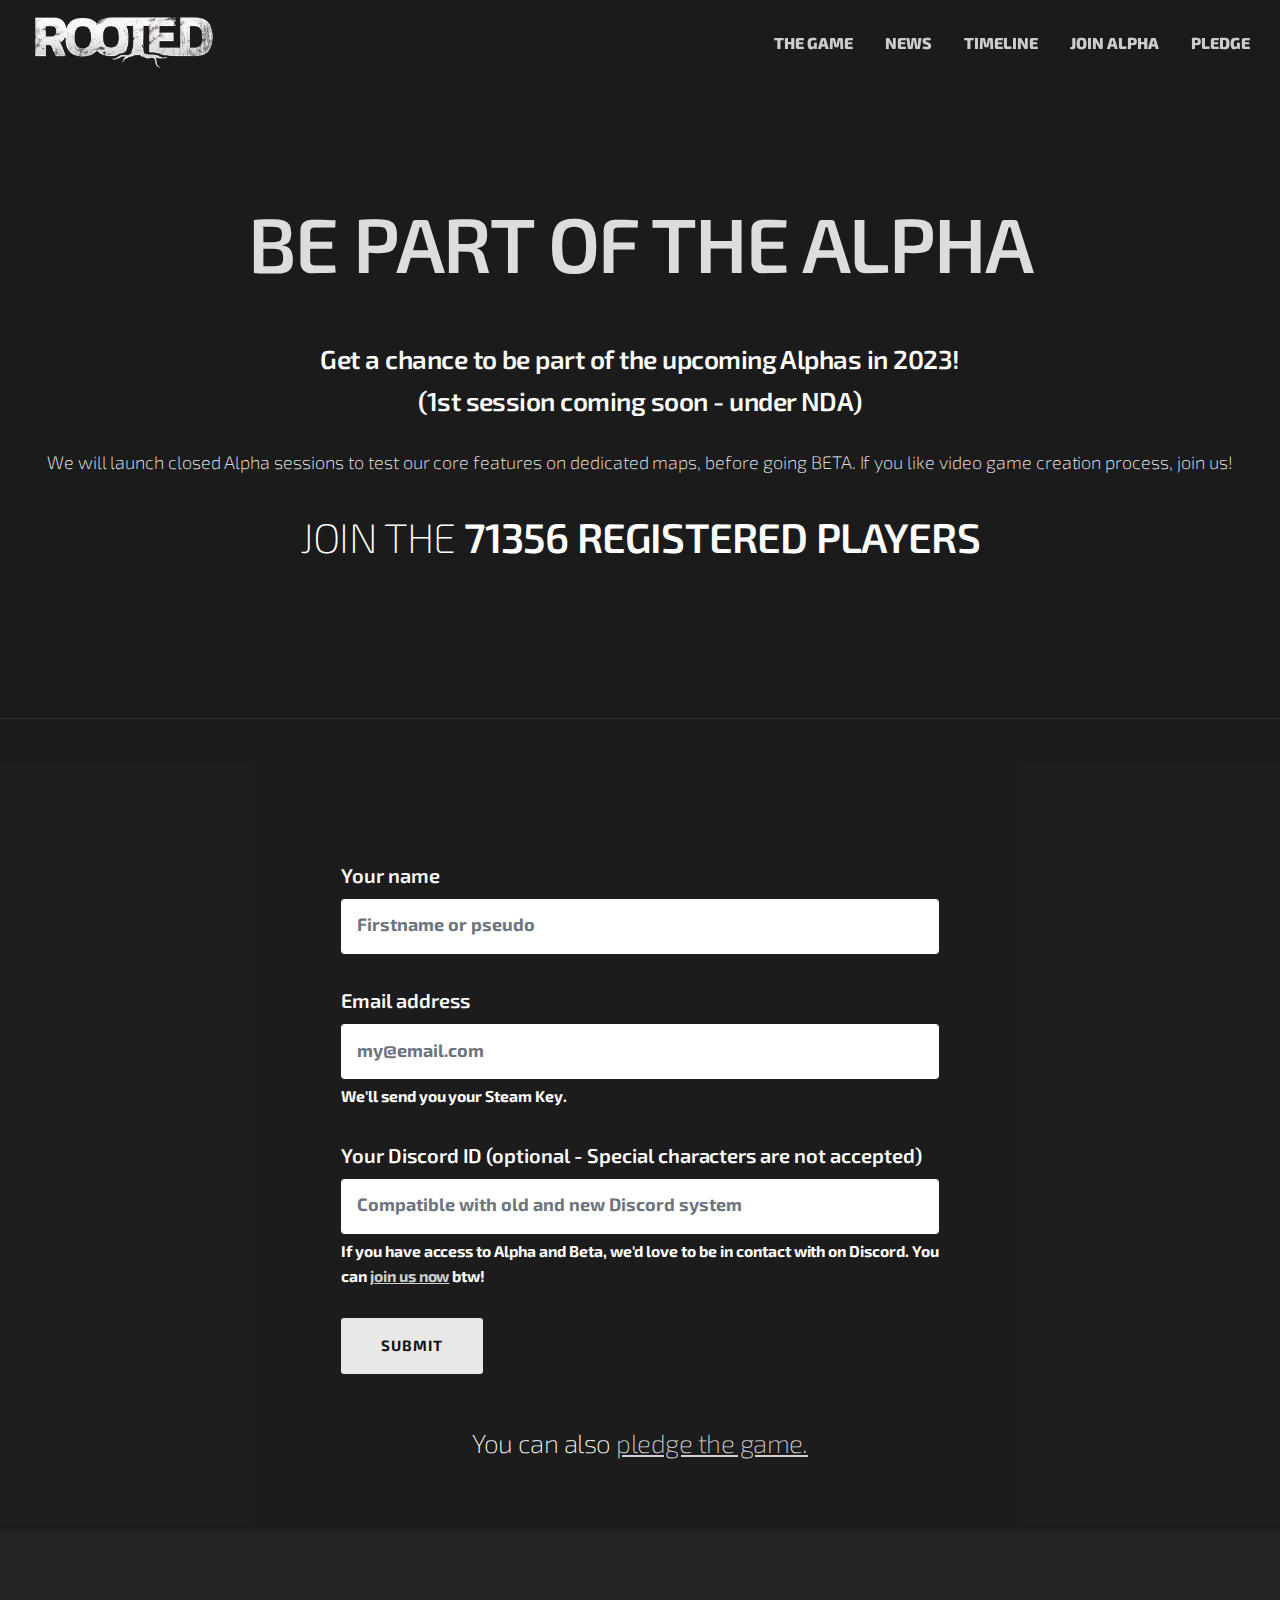
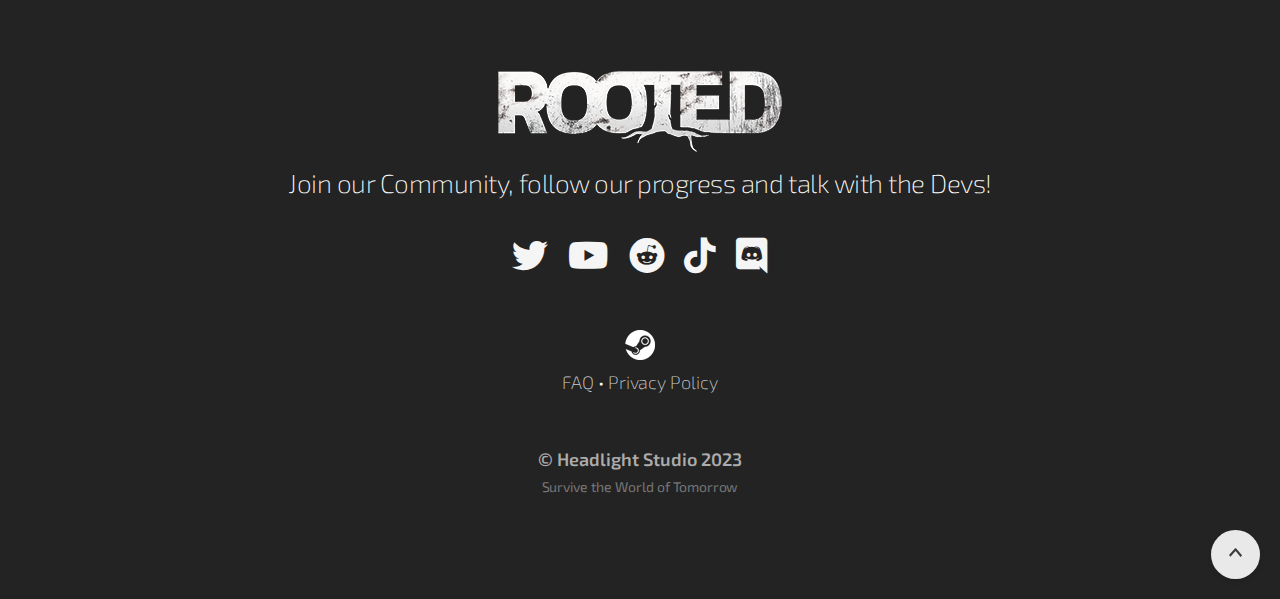
==== join-alpha.html @ bb20d9a1 "main" ====
<!DOCTYPE html><html lang="en"><head>
    <title>Join Rooted Alpha Testing | Join the 71356 registered players</title>
    <meta name="description" content="Get a chance to play Rooted before it's released! Sign up for our Alpha testing, give feedback, and help shape the future of our game.">
    <meta charset="utf-8">
    <meta name="author" content="Rooted">
    <!--[if IE]><meta http-equiv='X-UA-Compatible' content='IE=edge,chrome=1'><![endif]-->
    <meta name="viewport" content="width=device-width, initial-scale=1.0">
    <meta property="og:title" content="Join Rooted Alpha Testing | Join the 71356 registered players">
    <meta property="og:description" content="Get a chance to play Rooted before it's released! Sign up for our Alpha testing, give feedback, and help shape the future of our game.">
    <meta property="og:site_name" content="Rooted - Survive the World of Tomorrow">
    <meta property="og:image" content="images/KeyArt-Rooted.png">
    <meta name="twitter:card" content="summary_large_image">
    <meta name="twitter:site" content="@rootedthegame">
    <meta name="twitter:creator" content="@rootedthegame">
    <meta name="twitter:title" content="Join Rooted Alpha Testing | Join the 71356 registered players">
    <meta name="twitter:description" content="Get a chance to play Rooted before it's released! Sign up for our Alpha testing, give feedback, and help shape the future of our game.">
    <meta name="twitter:image" content="https://rootedthegame.com/storage/KeyArt-Rooted.png">
    <link rel="shortcut icon" href="images/favicon.png">
    <link href="https://fonts.googleapis.com/css2?family=Exo+2:wght@100;400;600&amp;display=swap" rel="stylesheet">
    <!-- CSS -->
    <link rel="stylesheet" href="css/bootstrap.min.css">
    <link rel="stylesheet" href="css/style.css">
    <link rel="stylesheet" href="css/style-responsive.css">
    <link rel="stylesheet" href="css/vertical-rhythm.min.css">
    <link rel="stylesheet" href="css/magnific-popup.css">

    <link rel="stylesheet" href="css/animate.min.css">
    <link rel="stylesheet" href="css/splitting.css">
    <script async charset="utf-8" src="js/platform.js"></script>
    <link rel="preconnect" href="https://fonts.googleapis.com">
    <link rel="preconnect" href="https://fonts.gstatic.com" crossorigin>
    <link rel="apple-touch-icon" sizes="180x180" href="images/apple-touch-icon.png">
    <link rel="icon" type="image/png" sizes="32x32" href="images/favicon-32x32.png">
    <link rel="icon" type="image/png" sizes="16x16" href="images/favicon-16x16.png">
    <link rel="preload" as="style" href="https://rootedthegame.com/build/assets/app.b39cc9c1.css"><link rel="modulepreload" href="https://rootedthegame.com/build/assets/app.d7b06d3a.js"><link rel="stylesheet" href="css/app.b39cc9c1.css"><script type="module" src="js/app.d7b06d3a.js"></script></head>
<body class="appear-animate">



<!-- Skip to Content -->
<a href="#main" class="btn skip-to-content">Skip to Content</a>
<!-- End Skip to Content -->

<!-- Page Wrap -->
<div class="page bg-dark light-content" id="top">
    <!-- Navigation panel -->
<nav class="main-nav dark transparent stick-fixed">
    <div class="full-wrapper relative clearfix">

        <!-- Logo ( * your text or image into link tag *) -->
        <div class="nav-logo-wrap local-scroll">
            <a href="/" class="logo">
                <img src="images/logoRooted.png" alt="ROOTED" width="188" height="37">
            </a>
        </div>

        <!-- Mobile Menu Button -->
        <div class="mobile-nav" role="button" tabindex="0">
            <i class="fa fa-bars"></i>
            <span class="sr-only">Menu</span>
        </div>
        <!-- Main Menu -->
        <div class="inner-nav desktop-nav">
            <ul class="clearlist scroll-nav local-scroll" style="font-weight: 800">
                <li class="active"><a href="/#" title="Trailer of ROOTED">THE GAME</a></li>
                <li><a href="/news.html" title="News">NEWS</a></li>
                <li><a href="/timeline.html" title="Timeline for Rooted">TIMELINE</a></li>
                <li><a href="/join-alpha.html" title="Get part of the Alpha">JOIN ALPHA</a></li>
                <li><a href="/pledge.html" title="Pledge your Copy of Rooted">PLEDGE</a></li>
                <!--<li><a href="https://store.steampowered.com/app/1940080/Rooted/" target="_blank"><img src="images/steam-logo.png" width="25" alt="Wishlist ROOTED on Steam" style="margin-right: 5px"></a></li>
                <li><a href="https://store.epicgames.com/en-US/p/rooted-0d3110" target="_blank"><img src="images/Epic_games_store_logo.png" width="25" alt="Wishlist ROOTED on Epic Games Store" style="margin-right: 5px"></a></li>
                                    <li><a href="/login.html" title="Account"><span class="fa fa-user-lock"></span> ACCOUNT</a></li>
                -->
            </ul>
        </div>
        <!-- End Main Menu -->
    </div>
</nav>
<!-- End Navigation panel -->
        <main id="main">
        <!-- Alpha Section -->
        <section class="small-section bg-dark light-content" data-background="https://rootedthegame.com/storage/backpack.jpg" id="access">
            <div class="container relative">
                <div class="text-center mb-5 mb-sm-50">
                    <h2 class="hs-line-12 opacity-085 mb-50 mb-xs-30 mt-5 pt-5">BE PART OF THE ALPHA</h2>
                    <p class="slog">
                        <strong>Get a chance to be part of the upcoming Alphas in 2023!<br>(1st session coming soon - under NDA)</strong>
                    </p>
                    <p>We will launch closed Alpha sessions to test our core features on dedicated maps, before going BETA. If you like video game creation process, join us!</p>
                    <p class="slog" style="font-size: 2.3em">JOIN THE <strong>71356 REGISTERED PLAYERS</strong></p>
                </div>
            </div>
        </section>
        <!-- End Alpha Section -->
        <!-- Divider -->
        <hr class="mt-0 mb-0 white">
        <!-- End Divider -->
        <!-- Alpha Section -->
        <section class="page-section bg-dark bg-dark-alfa-30 light-content" id="access">
            <div class="container relative">
                <div class="row">
                    <div class="col-md-6 offset-md-3">
                        <form class="form contact-form " data-wow-delay=".5s" action="https://rootedthegame.com/creators/addcourse" method="post" id="contact_form">
                            <input type="hidden" name="_token" value="NB21lbFTgsVQgg3B7rmCFMSbi44TuPiXXsotoGQc">                            <div class="form-group">
                                <label for="exampleInputEmail1" class="form-label">Your name</label>
                                <input type="text" class="input-lg round form-control alpha" id="exampleInputEmail1" aria-describedby="emailHelp" placeholder="Firstname or pseudo" name="name" required>
                            </div>
                            <div class="form-group">
                                <label for="exampleInputEmail1">Email address</label>
                                <input type="email" class="input-lg round form-control alpha" id="exampleInputEmail1" aria-describedby="emailHelp" placeholder="my@email.com" name="email" required>
                                <div id="emailHelp" class="form-text text-white">We'll send you your Steam Key.
                                </div>
                            </div>

                            <div class="form-group">
                                <label for="exampleInputEmail1" class="form-label">Your Discord ID (optional - Special characters are not accepted)</label>
                                <input type="text" class="input-lg round form-control alpha" id="exampleInputEmail1" placeholder="Compatible with old and new Discord system" name="discord">
                                <div id="emailHelp" class="form-text text-white">If you have access to Alpha and Beta, we'd love to be in contact with on Discord. You can
                                    <a href="https://discord.gg/invite/rootedthegame" target="_blank">join us now</a> btw!
                                </div>
                            </div>
                            <button type="submit" class="submit_btn btn btn-mod btn-w btn-large btn-round">SUBMIT
                            </button>
                        </form>
                        <p class="slog mt-5 text-center " data-wow-delay=".5s">You can also <a href="https://rootedthegame.com/pledge">pledge the game.</a></p>
                    </div>
                </div>
            </div>
        </section>
        <!-- End Alpha Section -->



    </main>

    <!-- Footer -->
    <footer class="page-section bg-dark-lighter light-content footer pb-100 pb-sm-50">
        <div class="container">

                <img src="images/logoRooted.png" alt="ROOTED" class="pb-2">
            <p class="slog  animated">
                Join our Community, follow our progress and talk with the Devs!
            </p>
            <!-- Social Links -->
            <div class="mb-5 mb-xs-40">
                <a href="https://twitter.com/RootedTheGame" title="Twitter" target="_blank"><i class="fab fa-twitter m-2" style="font-size: 2em; color: whitesmoke"></i><span class="sr-only">Twitter</span></a>
                <a href="https://www.youtube.com/channel/UCKe3VdZUKuyCNEjwCm3i9dA" title="Youtube" target="_blank"><i class="fab fa-youtube m-2" style="font-size: 2em; color: whitesmoke"></i><span class="sr-only">Youtube</span></a>

                <a href="https://www.reddit.com/r/RootedTheGame/" title="Reddit" target="_blank"><i class="fab fa-reddit m-2" style="font-size: 2em; color: whitesmoke"></i><span class="sr-only">Reddit</span></a>
                <a href="https://www.tiktok.com/@rootedthegame" title="Tiktok" target="_blank"><i class="fab fa-tiktok m-2" style="font-size: 2em; color: whitesmoke"></i><span class="sr-only">Tiktok</span></a>
                <a href="https://discord.gg/invite/rootedthegame" title="Discord" target="_blank"><i class="fab fa-discord m-2" style="font-size: 2em; color: whitesmoke"></i><span class="sr-only">Discord</span></a>
            </div>
            <!-- End Social Links -->
                <div class="mb-5">
                    <img src="images/steam-logo.png" class="pb-2" alt="Wishlist on Steam"><br>
                   <a href="https://rootedthegame.com/faq">FAQ</a> • <a href="https://rootedthegame.com/policy">Privacy Policy</a>
                </div>

            <!-- Footer Text -->
            <div class="footer-text">

                <!-- Copyright -->
                <div class="footer-copy">
                    © Headlight Studio 2023
                </div>
                <!-- End Copyright -->

                <div class="footer-made">
                    Survive the World of Tomorrow
                </div>

            </div>
            <!-- End Footer Text -->

        </div>

        <!-- Top Link -->
        <div class="local-scroll">
            <a href="#top" class="link-to-top"><i class="link-to-top-icon"></i><span class="sr-only">Scroll to top</span></a>
        </div>
        <!-- End Top Link -->

    </footer>
    <!-- End Footer -->

</div>
<!-- End Page Wrap -->


<!-- JS -->
<script src="js/jquery.min.js"></script>
<script src="js/jquery.easing.1.3.js"></script>
<script src="js/bootstrap.bundle.min.js"></script>
<script src="js/SmoothScroll.js"></script>
<script src="js/jquery.scrollTo.min.js"></script>
<script src="js/jquery.localScroll.min.js"></script>
<script src="js/jquery.viewport.mini.js"></script>
<script src="js/jquery.parallax-1.1.3.js"></script>
<script src="js/jquery.fitvids.js"></script>

<script src="js/isotope.pkgd.min.js"></script>
<script src="js/imagesloaded.pkgd.min.js"></script>
<script src="js/jquery.magnific-popup.min.js"></script>
<script src="js/masonry.pkgd.min.js"></script>
<script src="js/jquery.lazyload.min.js"></script>
<script src="js/wow.min.js"></script>

<script src="js/typed.min.js"></script>
<script src="js/all.js"></script>




<!-- Google tag (gtag.js) -->
<script async src="https://www.googletagmanager.com/gtag/js?id=G-24QHV7GN6H"></script>
<script>
    window.dataLayer = window.dataLayer || [];
    function gtag(){dataLayer.push(arguments);}
    gtag('js', new Date());

    gtag('config', 'G-24QHV7GN6H');
</script>


</body></html>
---- css/style.css ----
@charset "utf-8";
/*------------------------------------------------------------------
[Master Stylesheet]

Project: Rhythm
Version: 3.7.2
Last change: 29 September 2022
Primary use: Multipurpose Template
-------------------------------------------------------------------*/

/*------------------------------------------------------------------
[Table of contents]

1. Fonts
    1.1. Font Awesome
    1.2. Font HK Grotesk
2. Common styles
3. Page loader
4. Typography
5. Buttons
6. Forms fields
7. Home sections
    7.1. Header common styles
    7.2. Scroll down icon
    7.3. HTML5 BG VIdeo
    7.4. Section edge svg
    7.5. Fullwidth gallery
    7.6. Split background
    7.7. Float Images
    7.8. Typed text
    7.9. Headings styles
8. Custom appear animation
    8.1. Extra styles for animate.css
9. Classic menu bar
    9.1. Logo (in navigation panel)
    9.2. Desktop nav
    9.3. Mobile nav
    9.4. Dark panel style
10. Sections styles
    10.1. Common
11. Services
12. Alternative services
13. Team
14. Features
15. Alt features
16. Counters
17. Portfolio
    17.1. Works filter
    17.2. Works grid
    17.3. Works full view
18. Banner section
19. Call action 1 section
20. Call action 2 section
21. Call action 3 section
22. Work process
23. Testimonial
    23.1. Logotypes
24. Post previews (news section)
25. Newsletter
26. Contact section
    26.1. Contact form
27. Footer
28. Blog
    28.1. Pagination
    28.2. Comments
    28.3. Sidebar
29. Shop
30. Pricing
31. Shortcodes
    31.1. Lightbox Modal
    31.2. Owl Carousel
    31.3. Tabs
    31.4. Tabs minimal
    31.5. Tabs Alternative
    31.6. Alert messages
    31.7. Accordion
    31.8. Toggle
    31.9. Progress bars
    31.10. Font Awesome icons examples
    31.11. Iconmonstr icons examples
32. Intro page
33. Skip to Content Link
34. Morphext


/* ==============================
   Fonts
   ============================== */

  /*
   * Font Awesome
   */

  @import "all.min.css";




/* ==============================
   Common styles
   ============================== */
:root{
    scroll-behavior: auto;
    --font-global: Exo 2, sans-serif;
    --font-global-alt: HK_Grotesk_alt, arial, sans-serif;
}
html{
    overflow-y: scroll;
    -ms-overflow-style: scrollbar;
}
html, body{
    height: 100%;
    -webkit-font-smoothing: antialiased;
    -moz-osx-font-smoothing: grayscale;
    text-rendering: optimizeLegibility;
    font-family: 'Exo 2', sans-serif;
}

iframe{
    border: none;
}
a, b, div, ul, li{
    -webkit-tap-highlight-color: rgba(0,0,0,0);
    -webkit-tap-highlight-color: transparent;
    -moz-outline-: none;
}
a:focus:not(.focus-visible),
a:active,
section:focus,
div:active,
div:focus{
    -moz-outline: none;
    outline: none;
}
a:focus.focus-visible,
button:focus.focus-visible,
div:focus.focus-visible{
    -moz-outline: 2px dotted #36a367 !important;
    outline: 2px dotted #36a367 !important;
    outline-offset: 0 !important;
}

img:not([draggable]), embed, object, video{
    max-width: 100%;
    height: auto;
}

.min-height-80vh{
    min-height: 80vh;
}
.min-height-90vh{
    min-height: 90vh;
}
.min-height-100vh{
    min-height: 100vh;
    min-height: calc(var(--vh, 1vh) * 100);
}
.align-center{ text-align:center !important; }
.align-left{ text-align:left !important;}
.align-right{ text-align:right !important; }
.left{float:left !important;}
.right{float:right !important;}
.bg-position-top{background-position-y: top!important;}
.bg-position-bottom{background-position-y: bottom!important;}
.relative{position:relative;}
.hidden{display:none;}
.inline-block{display:inline-block;}
.overflow-hidden{overflow:hidden;}
.white{ color: #fff !important; }
.gray{ color: #757575 !important; }
.light-content .gray{ color: #bbb !important; }
.black{ color: #111 !important; }
.color{ color: #f1273c !important; }
.image-fullwidth img{
    width: 100%;
    height: auto;
}
.opacity-01{ opacity: .1; }
.opacity-015{ opacity: .15; }
.opacity-02{ opacity: .2; }
.opacity-025{ opacity: .25; }
.opacity-03{ opacity: .3; }
.opacity-035{ opacity: .35; }
.opacity-04{ opacity: .4; }
.opacity-045{ opacity: .45; }
.opacity-05{ opacity: .5; }
.opacity-055{ opacity: .55; }
.opacity-06{ opacity: .6; }
.opacity-065{ opacity: .65; }
.opacity-07{ opacity: .7; }
.opacity-075{ opacity: .75; }
.opacity-08{ opacity: .8; }
.opacity-085{ opacity: .85; }
.opacity-09{ opacity: .9; }
.opacity-095{ opacity: .95; }
.opacity-1{ opacity: 1; }
.stick-fixed{
    position: fixed !important;
    top: 0;
    left: 0;
}
.round{
    -webkit-border-radius: 3px !important;
    -moz-border-radius: 3px !important;
    border-radius: 3px !important;
}

::-moz-selection{ color: #fff; background:#000; }
::-webkit-selection{ color: #fff;    background:#000; }
::selection{ color: #fff;    background:#000; }

.animate, .animate *{
    -webkit-transition: all 0.27s cubic-bezier(0.000, 0.000, 0.580, 1.000);
    transition: all 0.27s cubic-bezier(0.000, 0.000, 0.580, 1.000);
}
.no-animate{
    -webkit-transition-property: none !important;
    -moz-transition-property: none !important;
    -o-transition-property: none !important;
    transition-property: none !important;
}
.clearlist, .clearlist li {
    list-style: none;
    padding: 0;
    margin: 0;
    background: none;
}

.full-wrapper {
    margin: 0 2%;
}
.container{
    max-width: 1318px;
    padding: 0 30px;
}


/* ==============================
   Page loader
   ============================== */

.page-loader{
    display:block;
    width: 100%;
    height: 100%;
    position: fixed;
    top: 0;
    left: 0;
    background: #fefefe;
    z-index: 100000;
}

.loader{
    width: 50px;
    height: 50px;
    position: absolute;
    top: 50%;
    left: 50%;
    margin: -25px 0 0 -25px;
    font-size: 10px;
    text-indent: -12345px;
    border-top: 1px solid rgba(0,0,0, 0.15);
    border-right: 1px solid rgba(0,0,0, 0.15);
    border-bottom: 1px solid rgba(0,0,0, 0.15);
    border-left: 1px solid rgba(0,0,0, .55);

    -webkit-border-radius: 50%;
    -moz-border-radius: 50%;
    border-radius: 50%;

    -webkit-animation: spinner 700ms infinite linear;
    -moz-animation: spinner 700ms infinite linear;
    -ms-animation: spinner 700ms infinite linear;
    -o-animation: spinner 700ms infinite linear;
    animation: spinner 700ms infinite linear;

    will-change: transform;

    z-index: 100001;
}

.page-loader.dark{
    background: #111;
}

.page-loader.dark .loader{
    border-top: 1px solid rgba(255,255,255, 0.15);
    border-right: 1px solid rgba(255,255,255, 0.15);
    border-bottom: 1px solid rgba(255,255,255, 0.15);
    border-left: 1px solid rgba(255,255,255, .5);

    -webkit-border-radius: 50%;
    -moz-border-radius: 50%;
    border-radius: 50%;

    -webkit-animation: spinner 700ms infinite linear;
    -moz-animation: spinner 700ms infinite linear;
    animation: spinner 700ms infinite linear;

    z-index: 100001;
}

@-webkit-keyframes spinner {
  0% {
    -webkit-transform: rotate(0deg);
    -moz-transform: rotate(0deg);
    transform: rotate(0deg);
  }

  100% {
    -webkit-transform: rotate(360deg);
    -moz-transform: rotate(360deg);
    transform: rotate(360deg);
  }
}

@-moz-keyframes spinner {
  0% {
    -webkit-transform: rotate(0deg);
    -moz-transform: rotate(0deg);
    transform: rotate(0deg);
  }

  100% {
    -webkit-transform: rotate(360deg);
    -moz-transform: rotate(360deg);
    transform: rotate(360deg);
  }
}

@keyframes spinner {
  0% {
    -webkit-transform: rotate(0deg);
    -moz-transform: rotate(0deg);
    transform: rotate(0deg);
  }

  100% {
    -webkit-transform: rotate(360deg);
    -moz-transform: rotate(360deg);
    transform: rotate(360deg);
  }
}



/* ==============================
   Typography
   ============================== */

body{
    color: #111;
    font-family: var(--font-global);
    font-size: 18px;
    font-weight: 200; /*500*/
    letter-spacing: -0.00208em;
    line-height: 1.61;

}

a{
    color: #111;
    text-decoration: underline;
    -webkit-transition: color 0.1s cubic-bezier(0.000, 0.000, 0.580, 1.000);
    transition: color 0.1s cubic-bezier(0.000, 0.000, 0.580, 1.000);
}
a:hover{
    color: #555;
    text-decoration: underline;
}
b, strong{
    font-weight: 600;
}
mark{
    position: relative;
    padding: 0;
    color: inherit;
    background-color: transparent;
    background-image: linear-gradient(90deg,rgba(17,17,17,.1) 0,rgba(17,17,17,.1) 100%);
    background-repeat: no-repeat;
    background-size: 100% .3em;
    background-position: 0 110%;
}
.light-content mark{
    background-image: linear-gradient(90deg,rgba(255,255,255,.2) 0,rgba(255,255,255,.2) 100%);
}
.small,
small{
    font-weight: 400; /*500*/
}
h1,h2,h3,h4,h5,h6,
.h1,.h2,.h3,.h4,.h5,.h6{
    margin-bottom: 1em;
    font-weight: 600;
    line-height: 1.2;
}

h1, .h1{
    margin-bottom: 0.5em;
    font-size: 3.25rem;
    letter-spacing: -0.04em;
}
h2, .h2{
    margin-bottom: 0.5em;
    font-size: 2.875rem;
    letter-spacing: -0.04em;
}
h3, .h3{
    margin-bottom: 0.7em;
    font-size: 2.17rem;
    letter-spacing: -0.04em;
}
h4, .h4{
    font-size: 1.5rem;
    letter-spacing: -0.04em;
}
h5, .h5{
    font-size: 1.25rem;
}
h6, .h6{
    font-size: 1rem;
    font-weight: 700;
}
p{
    margin: 0 0 1.5em 0;
}
ul, ol{
    margin: 0 0 1.5em 0;
}
blockquote{
    margin: 0 0 3em 0;
    padding: 0;
    border: none;
    background: none;
    font-style: normal;
    letter-spacing: -0.02em;
    line-height: 1.6;
}
blockquote p{
    position: relative;
    margin-bottom: 1em;
    font-size: 26px;
    font-style: normal;
    letter-spacing: -0.02em;
    line-height: 1.6;
}
blockquote footer{
    margin-top: -10px;
    font-size: 15px;
    font-weight: 400; /*500*/
}
dl dt{
    font-weight: 600;
}
pre{
    background-color: #f9f9f9;
    border-color: #ddd;

}
hr{
    background-color: #000;
    opacity: .1;
}
hr.white{
    background-color: #fff;
}

.uppercase{
    text-transform: uppercase;
    letter-spacing: 0.0454545em;
}
.serif{
    font-family: "Times New Roman", Times, serif;
    font-style: italic;
    font-weight: normal;
}
.normal{
    font-weight: normal;
}
.strong{
    font-weight: 700 !important;
}
.lead{
    margin: 1em 0 2em 0;
    font-size: 140%;
    font-weight: 400; /*500*/
    letter-spacing: -0.02em;
    line-height: 1.6;
}
.lead-alt{
    font-size: 46px;
    font-weight: 600;
    line-height: 1.196;
    letter-spacing: -0.04em;
}
.text{
    font-size: 16px;
    color: #5f5f5f;
    line-height: 1.8;
}
.text h1,
.text h2,
.text h3,
.text h4,
.text h5,
.text h6{
    color: #111;
}
.light-content .text{
    font-weight: 400;
    color: #fff;
}
.light-content .text h1,
.light-content .text h2,
.light-content .text h3,
.light-content .text h4,
.light-content .text h5,
.light-content .text h6{
    color: #fff;
}
.dropcap{
    float: left;
    font-size: 3em;
    line-height: 1;
    padding: 2px 8px 2px 0;
}
.table-bordered th,
.table-bordered td{
    border-color: #e0e0e0;
}
.light-content table{
    color: #fff;
    border-color: #333;
}
.light-content .table-bordered th,
.light-content .table-bordered td{
    border-color: #333;
}
.light-content .table-striped tbody tr:nth-of-type(odd){
    background-color: rgba(255,255,255, .05);
    color: #fff;
}

.highlight pre{
    border: 1px solid #eaeaea;
    background: #fcfcfc;
    color: #555;

    -webkit-border-radius: 3px;
    -moz-border-radius: 3px;
    border-radius: 3px;
}
.light-content .highlight pre{
    border-color: transparent;
    background-color: #282828;
    color: #bbb;
}

.big-icon{
    display: block;
    width: 90px;
    height: 90px;
    margin: 0 auto 20px;
    border: 3px solid #111;
    text-align: center;
    line-height: 81px;
    font-size: 32px;
    color: #111;

    -webkit-border-radius: 50%;
    -moz-border-radius: 50%;
    border-radius: 50%;

    -webkit-transition: all 0.27s cubic-bezier(0.000, 0.000, 0.580, 1.000);
    transition: all 0.27s cubic-bezier(0.000, 0.000, 0.580, 1.000);
}
.big-icon .fa-play{
    position: relative;
    left: 4px;
}
.big-icon-link{
    display: inline-block;
    text-decoration: none;
    -webkit-transform: scale(1.0001);
    transform: scale(1.0001);
}
.big-icon-link:hover .big-icon{
    -webkit-transition:0 none !important;
    transition:0 none !important;
}
.big-icon-link:hover .big-icon{
    -webkit-transform: scale(1.05);
    transform: scale(1.05);
}
.big-icon-link:active .big-icon{
    -webkit-transform: scale(0.99);
    transform: scale(0.99);
}
.big-icon-link:hover{
    text-decoration: none;
}
.light-content .big-icon{
    color: #fff;
    border-color: #fff;
}


/* ==============================
   Buttons
   ============================== */

.btn-mod,
a.btn-mod{
    -webkit-box-sizing: border-box;
    -moz-box-sizing: border-box;
    box-sizing: border-box;
    padding: 3px 13px 4px;
    color: #fff;
    background: rgba(17,17,17, .9);
    border: 2px solid transparent;
    font-size: 12px;
    font-weight: 600;
    text-transform: uppercase;
    text-decoration: none;
    letter-spacing: .065em;
    border-radius: 0;
    box-shadow: none;
    -webkit-transition: all 0.2s cubic-bezier(0.000, 0.000, 0.580, 1.000);
    transition: all 0.2s cubic-bezier(0.000, 0.000, 0.580, 1.000);
}
.btn-mod:hover,
.btn-mod:focus,
a.btn-mod:hover,
a.btn-mod:focus{
    background: #000;
    color: #fff;
    text-decoration: none;
    outline: none;
    border-color: transparent;
    box-shadow: none;
}
.btn-mod:active{
    cursor: pointer !important;
    outline: none !important;
}
.btn-hover-up:hover{
    -webkit-transform: translateY(-2px);
    transform: translateY(-2px);
}

.btn-mod.btn-small{
    height: auto;
    padding: 7px 17px 8px;
    font-size: 12px;
    letter-spacing: 1px;
}
.btn-mod.btn-medium{
    height: auto;
    padding: 11px 37px 12px;
    font-size: 14px;
}
.btn-mod.btn-large{
    height: auto;
    padding: 14px 38px 15px;
    font-size: 15px;
}

.btn-mod.btn-glass{
    color: rgba(255,255,255, .75);
    background: rgba(0,0,0, .40);
}
.btn-mod.btn-glass:hover,
.btn-mod.btn-glass:focus{
    color: rgba(255,255,255, 1);
    background: rgba(0,0,0, 1);
}

.btn-mod.btn-border{
    color: #151515;
    border: 2px solid #151515;
    background: transparent;
}
.btn-mod.btn-border:hover,
.btn-mod.btn-border:focus{
    color: #fff;
    border-color: transparent;
    background: #000;
}

.btn-mod.btn-border-c{
    color: #f1273c;
    border: 2px solid #f1273c;
    background: transparent;
}
.btn-mod.btn-border-c:hover,
.btn-mod.btn-border-c:focus{
    color: #fff;
    border-color: transparent;
    background: #f1273c;
}

.btn-mod.btn-border-w{
    color: #fff;
    border: 2px solid rgba(255,255,255, .75);
    background: transparent;
}
.btn-mod.btn-border-w:hover,
.btn-mod.btn-border-w:focus{
    color: #111;
    border-color: transparent;
    background: #fff;
    box-shadow: 0 5px 7px 0 rgba(0, 0, 0, 0.2);
}

.btn-mod.btn-w{
    color: #111;
    background: rgba(255,255,255, .9);
}
.btn-mod.btn-w:hover,
.btn-mod.btn-w:focus{
    color: #111;
    background: rgba(255,255,255, 1);
    box-shadow: 0 5px 7px 0 rgba(0, 0, 0, 0.2);
}

.btn-mod.btn-w-color{
    color: #f1273c;
    background: #fff;
}
.btn-mod.btn-w-color:hover,
.btn-mod.btn-w-color:focus{
    color: #151515;
    background: #fff;
}

.btn-mod.btn-gray{
    color: #707070;
    background: #e5e5e5;
}
.btn-mod.btn-gray:hover,
.btn-mod.btn-gray:focus{
    color: #333;
    background: #d5d5d5;
}

.btn-mod.btn-color{
    color: #fff;
    background: #f1273c;
}
.btn-mod.btn-color:hover,
.btn-mod.btn-color:focus{
    color: #fff;
    background: #f1273c;
    opacity: .85;
}

.btn-mod.btn-circle{
    -webkit-border-radius: 30px;
    -moz-border-radius: 30px;
    border-radius: 30px;
}
.btn-mod.btn-round{
    border-radius: 3px;
}
.btn-icon{
    position: relative;
    border: none;
    overflow: hidden;
}
.btn-icon.btn-small{
    overflow: hidden;
}
.btn-icon > span{
    width: 100%;
    height: 50px;
    line-height: 50px;
    margin-top: -25px;
    position: absolute;
    top: 50%;
    left: 0;
    color: #777;
    font-size: 48px;
    opacity: .2;

    -webkit-transition: all 0.2s cubic-bezier(0.000, 0.000, 0.580, 1.000);
    transition: all 0.2s cubic-bezier(0.000, 0.000, 0.580, 1.000);
}
.btn-icon:hover > span{
    opacity: 0;

    -webkit-transform: scale(2);
    -moz-transform: scale(2);
    transform: scale(2);
}
.btn-icon > span.white{
    color: #fff;
}
.btn-icon > span.black{
    color: #000;
}
.btn-full{
    width: 100%;
}


/* ==============================
   Forms fields
   ============================== */

.form input[type="text"],
.form input[type="email"],
.form input[type="number"],
.form input[type="url"],
.form input[type="search"],
.form input[type="tel"],
.form input[type="password"],
.form input[type="date"],
.form input[type="color"],
.form select{
    display: inline-block;
    height: 27px;
    vertical-align: middle;
    font-size: 13px;
    font-weight: 400;
    color: #757575;
    border: 1px solid rgba(0,0,0, .24);
    padding-top: 0;
    padding-bottom: 3px;
    padding-left: 7px;
    padding-right: 7px;
    border-radius: 0;
    box-shadow: none;

    -moz-box-sizing: border-box;
    -webkit-box-sizing: border-box;
    box-sizing: border-box;

    -webkit-transition: all 0.2s cubic-bezier(0.000, 0.000, 0.580, 1.000);
    transition: all 0.2s cubic-bezier(0.000, 0.000, 0.580, 1.000);

    -webkit-appearance: none;
}
.form select:not([multiple]){
    padding-right: 24px !important;
    background-image: url('data:image/svg+xml;utf8,<svg xmlns="http://www.w3.org/2000/svg" xmlns:xlink="http://www.w3.org/1999/xlink" width="9px" height="5px"><path fill-rule="evenodd" fill="rgb(17, 17, 17)" d="M8.886,0.631 L8.336,0.117 C8.263,0.049 8.178,0.015 8.083,0.015 C7.988,0.015 7.903,0.049 7.830,0.117 L4.506,3.155 L1.183,0.117 C1.109,0.049 1.025,0.015 0.930,0.015 C0.834,0.015 0.750,0.049 0.677,0.117 L0.127,0.631 C0.053,0.699 0.017,0.778 0.017,0.867 C0.017,0.956 0.053,1.035 0.127,1.103 L4.253,4.892 C4.327,4.960 4.411,4.994 4.506,4.994 C4.602,4.994 4.686,4.960 4.759,4.892 L8.886,1.103 C8.959,1.035 8.996,0.956 8.996,0.867 C8.996,0.778 8.959,0.699 8.886,0.631 L8.886,0.631 Z"/></svg>');
    background-repeat: no-repeat;
    background-position: right 8px center;
    background-size: 9px 5px;
}
.form select[multiple]{
    height: auto;
}
.form input[type="text"]:hover,
.form input[type="email"]:hover,
.form input[type="number"]:hover,
.form input[type="url"]:hover,
.form input[type="search"]:hover,
.form input[type="tel"]:hover,
.form input[type="password"]:hover,
.form input[type="date"]:hover,
.form input[type="color"]:hover,
.form select:hover{
    border-color: rgba(0,0,0, .38);
}
.form input[type="text"]:focus,
.form input[type="email"]:focus,
.form input[type="number"]:focus,
.form input[type="url"]:focus,
.form input[type="search"]:focus,
.form input[type="tel"]:focus,
.form input[type="password"]:focus,
.form input[type="date"]:focus,
.form input[type="color"]:focus,
.form select:focus{
    color: #111;
    border-color: rgba(0,0,0, .7);
    box-shadow: 0 0 3px rgba(0,0,0, .3);
    outline: none;
}
.light-content input[type="text"],
.light-content input[type="email"],
.light-content input[type="number"],
.light-content input[type="url"],
.light-content input[type="search"],
.light-content input[type="tel"],
.light-content input[type="password"],
.light-content input[type="date"],
.light-content input[type="color"],
.light-content select,
.light-content input[type="text"]:hover,
.light-content input[type="email"]:hover,
.light-content input[type="number"]:hover,
.light-content input[type="url"]:hover,
.light-content input[type="search"]:hover,
.light-content input[type="tel"]:hover,
.light-content input[type="password"]:hover,
.light-content input[type="date"]:hover,
.light-content input[type="color"]:hover,
.light-content select:hover,
.light-content input[type="text"]:focus,
.light-content input[type="email"]:focus,
.light-content input[type="number"]:focus,
.light-content input[type="url"]:focus,
.light-content input[type="search"]:focus,
.light-content input[type="tel"]:focus,
.light-content input[type="password"]:focus,
.light-content input[type="date"]:focus,
.light-content input[type="color"]:focus,
.light-content select:focus{
    border-color: #fff;
}
.form input[type="text"].input-lg,
.form input[type="email"].input-lg,
.form input[type="number"].input-lg,
.form input[type="url"].input-lg,
.form input[type="search"].input-lg,
.form input[type="tel"].input-lg,
.form input[type="password"].input-lg,
.form input[type="date"].input-lg,
.form input[type="color"].input-lg,
.form select.input-lg{
    height: 55px;
    padding-bottom: 4px;
    padding-left: 15px;
    padding-right: 15px;
    font-size: 18px;
    font-weight: bold;
}
.form input[type="text"].input-md,
.form input[type="email"].input-md,
.form input[type="number"].input-md,
.form input[type="url"].input-md,
.form input[type="search"].input-md,
.form input[type="tel"].input-md,
.form input[type="password"].input-md,
.form input[type="date"].input-md,
.form input[type="color"].input-md,
.form select.input-md{
    height: 48px;
    padding-left: 13px;
    padding-right: 13px;
    font-size: 16px;
    font-weight: bold;
}
.form input[type="text"].input-sm,
.form input[type="email"].input-sm,
.form input[type="number"].input-sm,
.form input[type="url"].input-sm,
.form input[type="search"].input-sm,
.form input[type="tel"].input-sm,
.form input[type="password"].input-sm,
.form input[type="date"].input-sm,
.form input[type="color"].input-sm,
.form select.input-sm{
    height: 37px;
    padding-left: 10px;
    padding-right: 10px;
    font-size: 15px;
    font-weight: bold;
}
.form textarea{
    font-size: 13px;
    font-weight: 400;
    color: #757575;
    border-color: rgba(0,0,0, .24);
    padding: 0 7px;
    outline: none;
    font-weight: bold;

    -webkit-box-shadow: none;
    -moz-box-shadow: none;
    box-shadow: none;

    -webkit-border-radius: 0;
    -moz-border-radius: 0;
    border-radius: 0;

    -webkit-appearance: none;
}
.form textarea:hover{
    border-color: rgba(0,0,0, .38);
}
.form textarea:focus{
    color: #111;
    border-color: rgba(0,0,0, .7);
    box-shadow: 0 0 3px rgba(0,0,0, .3);
}
.light-content textarea,
.light-content textarea:hover,
.light-content textarea:focus{
    border-color: #fff;
}
.form textarea.input-lg{
    padding: 12px 15px;
    font-size: 18px;
}
.form textarea.input-md{
    padding: 8px 13px;
    font-size: 16px;

}
.form textarea.input-sm{
    padding: 5px 10px;
    font-size: 15px;
}
.form label{
    display: inline-block;
    margin-bottom: .5rem;
    font-size: 20px;
    font-weight: 600;
}
.form .form-group{
    margin-bottom: 10px;
}

.form input.error{
    border-color: #f1273c;
}
.form div.error{
    margin-top: 20px;
    padding: 13px 20px;
    text-align: center;
    background: rgba(228,25,25, .75);
    color: #fff;
    border-radius: 3px;
}
.form div.error a,
.form div.error a:hover{
    color: #fff;
}
.form div.success{
    margin-top: 20px;
    padding: 13px 20px;
    text-align: center;
    background: rgba(50,178,95, .75);
    color: #fff;
    border-radius: 3px;
}

.form-tip{
    font-size: 14px;
    color: #757575;
}
.form-tip .fa{
    font-size: 12px;
}
.light-content .form-tip{
    color: #bbb;
}


/* ==============================
   Home sections
   ============================== */

/*
 * Header common styles
 */

.home-section{
    width: 100%;
    display: block;
    position: relative;
    overflow: hidden;
    background-repeat: no-repeat;
    background-attachment: fixed;
    background-position: center center;
    -webkit-background-size: cover;
    -moz-background-size: cover;
    -o-background-size: cover;
    background-size: cover;
}

/* Home content */

.home-content{
    width: 100%;
    position: relative;
    text-align: center;
}

/*
 * Scroll down icon
 */

@-webkit-keyframes scroll-down-anim {
    0%{ -webkit-transform: translateY(-3px); }
    50%{ -webkit-transform: translateY(3px); }
    100%{ -webkit-transform: translateY(-3px); }
}
@keyframes scroll-down-anim {
    0%{ transform: translateY(-3px); }
    50%{ transform: translateY(3px); }
    100%{ transform: translateY(-3px); }
}

.scroll-down-wrap{
    position: absolute;
    bottom: 13px;
    left: 50%;
    width: 48px;
    height: 48px;
    margin-left: -24px;
}
.scroll-down{
    display: block;
    width: 100%;
    height: 100%;
    text-decoration: none;
    opacity: .9;
    -webkit-transition: all 500ms cubic-bezier(0.250, 0.460, 0.450, 0.940);
    transition: all 500ms cubic-bezier(0.250, 0.460, 0.450, 0.940);
    -webkit-animation: scroll-down-anim 1.15s infinite;
    animation: scroll-down-anim 1.15s infinite;
}
.scroll-down:before{
    display: block;
    content: "";
    width: 33px;
    height: 33px;
    margin: -17px 0 0 -17px;
    position: absolute;
    top: 50%;
    left: 50%;
    background: #fff;
    border-radius: 50%;
    box-shadow: 0 3px 5px 0 rgba(0, 0, 0, 0.1);

    -webkit-transition: all 500ms cubic-bezier(0.250, 0.460, 0.450, 0.940);
    transition: all 500ms cubic-bezier(0.250, 0.460, 0.450, 0.940);

    z-index: 1;
}
.scroll-down:hover:before{
    opacity: .8;
    box-shadow: 0 5px 7px 0 rgba(0, 0, 0, 0.26);
}
.scroll-down-icon{
    display: block;
    width: 13px;
    height: 9px;
    margin-left: -7px;
    margin-top: -3px;
    position: absolute;
    left: 50%;
    top: 50%;
    background: url('data:image/svg+xml;utf8,<svg xmlns="http://www.w3.org/2000/svg" xmlns:xlink="http://www.w3.org/1999/xlink" width="13px" height="9px"><path fill-rule="evenodd" fill="rgb(17, 17, 17)" d="M13.004,1.626 L6.780,9.003 L6.304,8.474 L6.133,8.664 L-0.004,1.955 L1.453,0.335 L6.550,5.905 L11.536,-0.005 L13.004,1.626 Z"/></svg>');
    background-repeat: no-repeat;
    z-index: 2;
}

/*
 * HTML5 BG VIdeo
 */

.bg-video-wrapper{
    position: absolute;
    width: 100%;
    height: 100%;
    top: 0px;
    left: 0px;
}
.bg-video-overlay{
    position: absolute;
    width: 100%;
    height: 100%;
    top: 0px;
    left: 0px;
}
.bg-video-wrapper > video{
    position: absolute;
    top: 0;
    left: 0;
    min-width: 100%;
    min-height: 100%;
    object-fit: cover;
}
a.bg-video-button-muted{
    display:block;
    width: 1em;
    height: 1em;
    position: absolute;
    bottom: 20px;
    left: 20px;
    font-size: 28px;
    line-height: 1;
    color: #fff;
    opacity: .75;
    z-index: 1000;
}

/*
 * Section edge svg
 */

.edge-top-figure{
    width: 100%;
    position: absolute;
    top: 0;
    left: 0;
}
.edge-top-figure svg{
    width: 100%;
}
.edge-bottom-figure{
    width: 100%;
    position: absolute;
    bottom: 0;
    left: 0;
}
.edge-bottom-figure svg{
    width: 100%;
}

/*
 * Fullwidth gallery
 */

.fullwidth-gallery-wrapper{
    position: absolute;
    top: 0;
    left: 0;
    width: 100%;
}
.fullwidth-galley-content{
    position: relative;
    z-index: 25;
}

/*
 * Split background
 */

.split-background{
    position: absolute;
    top: 0;
    right: 0;
    width: 45.187%;
    height: 100%;
    background: #f5f5f5;
}
.light-content .split-background{
    background: #232323;
}

/*
 * Float Images
 */

.float-images{
    position: absolute;
    top: 0;
    left: 0;
    width: 100%;
    height: 100%;
}
.float-images-1{
    position: absolute;
    top: 8.1875vw;
    left: 15.0625vw;
    width: 14.3125vw;
}
.float-images-2{
    position: absolute;
    bottom: 0;
    left: 3.125vw;
    width: 14.3125vw;
}
.float-images-3{
    position: absolute;
    bottom: 40.33333vh;
    right: 14vw;
    width: 10.6875vw;
}
.float-images-4{
    position: absolute;
    bottom: 18vh;
    right: 3.125vw;
    width: 14.3125vw;
}

/*
 * Typed text
 */

.typewrite .wrap:after{
    -webkit-animation: blink 0.7s infinite;
    -moz-animation: blink 0.7s infinite;
    animation: blink 0.7s infinite;
}
@-webkit-keyframes blink{
	0% { opacity:1; }
	50% { opacity:0; }
	100% { opacity:1; }
}
@-moz-keyframes blink{
	0% { opacity:1; }
	50% { opacity:0; }
	100% { opacity:1; }
}
@keyframes blink{
	0% { opacity:1; }
	50% { opacity:0; }
	100% { opacity:1; }
}

/*
 * Headings styles
 */

.hs-wrap{
    max-width: 570px;
    margin: 0 auto;
    padding: 47px 30px 53px;
    position: relative;
    text-align: center;
    border: 1px solid rgba(255,255,255, .5);
}

.hs-line-1{
    margin-top: 0;
    font-size: 94px;
    font-weight: 600;
    letter-spacing: -0.009375em;
}
.hs-line-2{
    margin-top: 0;
    font-size: 80px;
    font-weight: 600;
    letter-spacing: -0.03em;
    line-height: 1.3;
}
.hs-line-3{
    margin-top: 0;
    font-size: 22px;
    line-height: 1.4;
    font-weight: 600;
    text-transform: uppercase;
    letter-spacing: 0.0454545em;
}
.hs-line-4{
    margin-top: 0;
    font-size: 26px;
    line-height: 1.4;
    font-weight: 400;
}
.hs-line-5{
    margin-top: 0;
    font-size: 74px;
    font-weight: 600;
    letter-spacing: -0.03em;
    line-height: 1.2;
}
.hs-line-6{
    margin-top: 0;
    font-family: var(--font-global-alt);
    font-size: 22px;
    font-weight: 400;
    line-height: 1.2;
}
.hs-line-7{
    margin-top: 0;
    font-size: 72px;
    font-weight: 600;
    line-height: 1.2;
    letter-spacing: -0.03em;
}
.hs-line-8{
    margin-top: 0;
    font-size: 25px;
    font-weight: 400;
    line-height: 1.3;
}
.hs-line-9{
    margin-top: 0;
    font-size: 92px;
    letter-spacing: -0.03em;
    line-height: 1.3;
}
.hs-line-10{
    margin-top: 0;
    font-size: 20px;
    font-weight: 600;
}
.hs-line-11{
    margin-top: 0;
    font-size: 30px;
    font-weight: 400;
}
.hs-line-12{
    margin-top: 0;
    font-size: 77px;
    font-weight: 600;
    line-height: 1.2;
    letter-spacing: -0.02em;
}
.hs-line-13{
    margin-top: 0;
    font-size: 96px;
    font-weight: 400;
}
.hs-line-14{
    margin-top: 0;
    font-size: 48px;
    font-weight: 400;
    line-height: 1.4;
}
.hs-line-15{
    margin-top: 0;
    font-size: 36px;
    font-weight: 400;
    line-height: 1.3;
}


/* ==============================
   Custom appear animation
   ============================== */

.appear-animate .wordsAnimIn .word{
    opacity: 0;
    -webkit-transform: translateY(1em) scale(.75) skew(-5deg) rotate(7deg);
    transform: translateY(1em) scale(.75) skew(-5deg) rotate(7deg);
    -webkit-transform-origin: 0 50%;
    transform-origin: 0 50%;
    -webkit-transition: all 0.5s cubic-bezier(0, 0.55, 0.45, 1);
    transition: all 0.5s cubic-bezier(0, 0.55, 0.45, 1);
    transition-delay: calc( 0.05s * var(--word-index) );
}
html:not(.mobile) .appear-animate .wordsAnimIn .word{
    will-change: opacity, transform;
}
@media (prefers-reduced-motion:reduce),print{
    .appear-animate .wordsAnimIn .word{
        opacity: 1 !important;
        -webkit-transform: none !important;
        transform: none !important;
    }
}
.wordsAnimIn.animated .word,
.mobile .wordsAnimIn .word{
    opacity: 1;
    -webkit-transform: translateY(0) scale(1) skew(0) rotate(0);
    transform: translateY(0) scale(1) skew(0) rotate(0);
}
.appear-animate .wordsAnimLongIn .word{
    opacity: 0;
    -webkit-transform: translateY(.5em);
    transform: translateY(.5em);
    -webkit-transition: all 2.5s cubic-bezier(0, 0.55, 0.45, 1);
    transition: all 2.5s cubic-bezier(0, 0.55, 0.45, 1);
    -webkit-transition-delay: calc( 0.3s * var(--word-index) );
    transition-delay: calc( 0.3s * var(--word-index) );
}
html:not(.mobile) .appear-animate .wordsAnimLongIn .word{
    will-change: opacity, transform;
}
@media (prefers-reduced-motion:reduce),print{
    .appear-animate .wordsAnimLongIn .word{
        opacity: 1 !important;
        -webkit-transform: none !important;
        transform: none !important;
    }
}
.wordsAnimLongIn.animated .word,
.mobile .wordsAnimLongIn .word{
    opacity: 1;
    -webkit-transform: translateY(0);
    transform: translateY(0);
}
.appear-animate .linesAnimIn .word{
    opacity: 0;
    -webkit-backface-visibility: hidden;
    backface-visibility: hidden;
    -webkit-transform: translateY(60px) translateZ(0) scale(1.0) rotate(0.02deg);
    transform: translateY(60px) translateZ(0) scale(1.0) rotate(0.02deg);
    -webkit-transform-origin: 0 50%;
    transform-origin: 0 50%;
    -webkit-transition: all 1s cubic-bezier(0, 0.55, 0.45, 1);
    transition: all 1s cubic-bezier(0, 0.55, 0.45, 1);
    -webkit-transition-delay: calc( 0.1s * var(--line-index) );
    transition-delay: calc( 0.1s * var(--line-index) );
}
html:not(.mobile) .appear-animate .linesAnimIn .word{
    will-change: opacity, transform;
}
@media (prefers-reduced-motion:reduce),print{
    .appear-animate .linesAnimIn .word{
        opacity: 1 !important;
        -webkit-transform: none !important;
        transform: none !important;
    }
}
.linesAnimIn.animated .word,
.mobile .linesAnimIn .word{
    opacity: 1;
    -webkit-transform: translateY(0) translateZ(0) scale(1.0) rotate(0.02deg);
    transform: translateY(0) translateZ(0) scale(1.0) rotate(0.02deg);
}

/*
 * Extra styles for animate.css
 */

.wow,
.wow-menubar,
.wow-p{
    opacity: 0.01;
}
html:not(.mobile) .wow,
html:not(.mobile) .wow-menubar,
html:not(.mobile) .wow-p{
    will-change: opacity, transform;
}
.appear-animate .wow.scaleOutIn{
    opacity: 1;
    -webkit-transform: scale(1.2);
    transform: scale(1.2);
}
.appear-animate .wow.animated,
.appear-animate .wow.scaleOutIn.animated,
.appear-animate .wow-p.amimated,
.appear-animate .wow-menubar.animated,
.mobile .appear-animate .wow,
.mobile .appear-animate .wow-menubar,
.mobile .appear-animate .wow-p{
    opacity: 1;
    -webkit-transform: scale(1.0);
    transform: scale(1.0);
}
@media (prefers-reduced-motion:reduce), print{
    .wow,
    .wow.scaleOutIn,
    .wow-menubar,
    .wow-p{
        opacity: 0 !important;
        -webkit-transform: none !important;
        transform: none !important;
        -webkit-animation: none !important;
        animation: none !important;
    }
}
.fadeInDownShort, .fadeInUpShort, .scalexIn, .fadeScaleIn,
.fadeScaleOutIn, .fadeScaleOutInShort,
.backInDown, .backInLeft, .backInRight, .backInUp,
.bounceIn, .bounceInDown, .bounceInLeft, .bounceInRight, .bounceInUp,
.fadeIn, .fadeInDown, .fadeInDownBig, .fadeInLeft, .fadeInLeftBig,
.fadeInRight, .fadeInRightBig, .fadeInUp, .fadeInUpBig, .fadeInTopLeft,
.fadeInTopRight, .fadeInBottomLeft, .fadeInBottomRight, .flipInX, .flipInY,
.lightSpeedInRight, .lightSpeedInLeft, .rotateIn, .rotateInDownLeft,
.rotateInDownRight, .rotateInUpLeft, .rotateInUpRight, .jackInTheBox,
.rollIn, .zoomIn, .zoomInDown, .zoomInLeft, .zoomInRight, .zoomInUp{
    -webkit-backface-visibility: hidden;
    backface-visibility: hidden;
    -webkit-transform: translateZ(0);
    transform: translateZ(0);
}
@keyframes fadeInDownShort{
    0%{
        opacity: 0;
        -webkit-transform: translate3d(0,-37px,0);
        transform: translate3d(0,-37px,0)
    }
    to{
        opacity: 1;
        -webkit-transform: translate3d(0,0,0);
        transform: translate3d(0,0,0);
    }
}
.fadeInDownShort{
    -webkit-animation-name: fadeInDownShort;
    animation-name: fadeInDownShort
}
@keyframes fadeInUpShort{
    0%{
        opacity: 0;
        -webkit-transform: translate3d(0,37px,0);
        transform: translate3d(0,37px,0);
    }
    to{
        opacity: 1;
        -webkit-transform: translate3d(0,0,0);
        transform: translate3d(0,0,0);
    }
}
.fadeInUpShort{
    -webkit-animation-name: fadeInUpShort;
    animation-name: fadeInUpShort;

}
@keyframes scalexIn{
    0%{
        opacity: 0;
        -webkit-transform: scaleX(0);
        transform: scaleX(0);
        -webkit-transform-origin: left center;
        transform-origin: left center;
    }
    to{
        opacity: 1;
        -webkit-transform: scaleX(1);
        transform: scaleX(1);
        -webkit-transform-origin: left center;
        transform-origin: left center;
    }
}
.scalexIn{
    -webkit-animation-name: scalexIn;
    animation-name: scalexIn;
}
@keyframes fadeScaleIn{
    0%{
        opacity: 0;
        -webkit-transform: scale(.975) rotate(0.1deg);
        transform: scale(.975) rotate(0.1deg);
    }
    to{
        opacity: 1;
        -webkit-transform: scale(1.001) rotate(0);
        transform: scale(1.00) rotate(0);
    }
}
.fadeScaleIn{
    -webkit-animation-name: fadeScaleIn;
    animation-name: fadeScaleIn;
}
@keyframes scaleOutIn{
    0%{
        -webkit-transform: scale(1.2);
        transform: scale(1.2);
    }
    to{
        -webkit-transform: scale(1.0);
        transform: scale(1.0);
    }
}
.scaleOutIn{
    -webkit-animation-name: scaleOutIn;
    animation-name: scaleOutIn;
}
@keyframes fadeScaleOutIn{
    0%{
        opacity: 0;
        -webkit-transform: scale(1.5);
        transform: scale(1.5);
    }
    to{
        opacity: 1;
        -webkit-transform: scale(1);
        transform: scale(1);
    }
}
.fadeScaleOutIn{
    -webkit-animation-name: fadeScaleOutIn;
    animation-name: fadeScaleOutIn;
}
@keyframes fadeScaleOutInShort{
    0%{
        opacity: 0;
        -webkit-transform: scale(1.1);
        transform: scale(1.1);
    }
    to{
        opacity: 1;
        -webkit-transform: scale(1);
        transform: scale(1);
    }
}
.fadeScaleOutInShort{
    -webkit-animation-name: fadeScaleOutInShort;
    animation-name: fadeScaleOutInShort;
}


/* ==============================
   Classic menu bar
   ============================== */


/*
 * Logo (in navigation panel)
 */

.nav-logo-wrap{
    float: left;
    margin-right: 20px;
}
.nav-logo-wrap .logo{
    display: flex;
    align-items: center;
    max-width: 188px;
    height: 85px;
    -webkit-transition: all 0.2s cubic-bezier(0.000, 0.000, 0.580, 1.000);
    transition: all 0.2s cubic-bezier(0.000, 0.000, 0.580, 1.000);
}
.nav-logo-wrap .logo img{
    width: auto;
    max-height: 100%;
}
.nav-logo-wrap .logo:before,
.nav-logo-wrap .logo:after{
    display: none;
}
.logo,
a.logo:hover{
    font-size: 18px;
    font-weight: 600 !important;
    text-decoration: none;
    color: rgba(0,0,0, .9);
}

/*
 * Desktop nav
 */

.main-nav{
    width: 100%;
    height: 85px !important;
    position: relative;
    top: 0;
    left: 0;
    text-align: left;
    background: rgba(255,255,255, .99);
    box-shadow: 0 3px 15px 0 rgba(0, 0, 0, 0.05);
    z-index: 1030;

    -webkit-transition: all 0.2s cubic-bezier(0.000, 0.000, 0.580, 1.000);
    transition: all 0.2s cubic-bezier(0.000, 0.000, 0.580, 1.000);
}
.main-nav.sticky{
    position: -webkit-sticky;
    position: sticky;
    top: 0;
}
.small-height{
    height: 65px !important;
}
.small-height .inner-nav ul li a,
.mobile-cart.small-height{
    height: 65px !important;
    line-height: 62px !important;
}
.inner-nav{
    display: inline-block;
    position: relative;
    float: right;
}
.inner-nav ul{
    float: right;
    margin: auto;
    font-size: 16px;
    font-weight: 400;
    text-align: center;
    letter-spacing: 0;
    line-height: 1.3;
}
.inner-nav ul li {
    float: left;
    margin-left: 35px;
    position: relative;
}
.inner-nav ul li a{
    color: #555;
    display: inline-block;
    -moz-box-sizing: border-box;
    -webkit-box-sizing: border-box;
    box-sizing: border-box;
    text-decoration: none;
    -webkit-transition: all 0.2s cubic-bezier(0.000, 0.000, 0.580, 1.000);
    transition: all 0.2s cubic-bezier(0.000, 0.000, 0.580, 1.000);
}
.inner-nav ul li a:hover,
.inner-nav ul li a.active{
    color: #111;
    opacity: 1;
    text-decoration: none;
}
.inner-nav ul li a .fa-sm{
    width: 20px;
    font-size: 14px;
    text-align: center;
}
.inner-nav ul li a .btn{
    margin-top: -0.587em;
}
.body-scrolled .inner-nav ul li a,
.js-no-transparent-white .inner-nav ul li a{
    color: #555;
    opacity: 1;
}
.body-scrolled .inner-nav ul li a:hover,
.body-scrolled .inner-nav ul li a.active,
.js-no-transparent-white .inner-nav ul li a:hover,
.js-no-transparent-white .inner-nav ul li a.active{
    color: #000;
}
.main-nav-icon-search{
    display: inline-block;
    width: 14px;
    height: 14px;
    position: relative;
    top: 0.05em;
    opacity: .9;
    background: url('data:image/svg+xml;utf8,<svg xmlns="http://www.w3.org/2000/svg" xmlns:xlink="http://www.w3.org/1999/xlink" width="14px" height="14px"><path fill-rule="evenodd" fill="rgb(85, 85, 85)" d="M5.924,9.690 C4.886,9.690 3.998,9.321 3.261,8.583 C2.523,7.846 2.154,6.958 2.154,5.920 C2.154,4.882 2.523,3.995 3.261,3.257 C3.998,2.520 4.886,2.150 5.924,2.150 C6.961,2.150 7.849,2.520 8.587,3.257 C9.324,3.995 9.693,4.882 9.693,5.920 C9.693,6.958 9.324,7.846 8.587,8.583 C7.849,9.321 6.961,9.690 5.924,9.690 ZM13.690,12.164 L10.804,9.278 C11.500,8.273 11.848,7.154 11.848,5.920 C11.848,5.118 11.692,4.351 11.381,3.619 C11.069,2.887 10.648,2.255 10.118,1.725 C9.588,1.195 8.957,0.775 8.225,0.464 C7.493,0.152 6.726,-0.004 5.924,-0.004 C5.121,-0.004 4.354,0.152 3.622,0.464 C2.890,0.775 2.259,1.195 1.729,1.725 C1.199,2.255 0.778,2.887 0.467,3.619 C0.156,4.351 -0.000,5.118 -0.000,5.920 C-0.000,6.723 0.156,7.489 0.467,8.222 C0.778,8.954 1.199,9.584 1.729,10.114 C2.259,10.644 2.890,11.065 3.622,11.377 C4.354,11.688 5.121,11.844 5.924,11.844 C7.158,11.844 8.277,11.496 9.281,10.800 L12.167,13.679 C12.369,13.892 12.622,13.998 12.925,13.998 C13.216,13.998 13.469,13.892 13.682,13.679 C13.895,13.465 14.002,13.213 14.002,12.921 C14.002,12.624 13.898,12.371 13.690,12.164 L13.690,12.164 Z"/></svg>');
    -webkit-transition: all 0.27s cubic-bezier(0.000, 0.000, 0.580, 1.000);
    transition: all 0.27s cubic-bezier(0.000, 0.000, 0.580, 1.000);
}
.main-nav:not(.dark, .mobile-on) .inner-nav ul li a:hover .main-nav-icon-search,
.main-nav:not(.dark, .mobile-on) .inner-nav ul li a.active .main-nav-icon-search{
    background: url('data:image/svg+xml;utf8,<svg xmlns="http://www.w3.org/2000/svg" xmlns:xlink="http://www.w3.org/1999/xlink" width="14px" height="14px"><path fill-rule="evenodd" fill="rgb(17, 17, 17)" d="M5.924,9.690 C4.886,9.690 3.998,9.321 3.261,8.583 C2.523,7.846 2.154,6.958 2.154,5.920 C2.154,4.882 2.523,3.995 3.261,3.257 C3.998,2.520 4.886,2.150 5.924,2.150 C6.961,2.150 7.849,2.520 8.587,3.257 C9.324,3.995 9.693,4.882 9.693,5.920 C9.693,6.958 9.324,7.846 8.587,8.583 C7.849,9.321 6.961,9.690 5.924,9.690 ZM13.690,12.164 L10.804,9.278 C11.500,8.273 11.848,7.154 11.848,5.920 C11.848,5.118 11.692,4.351 11.381,3.619 C11.069,2.887 10.648,2.255 10.118,1.725 C9.588,1.195 8.957,0.775 8.225,0.464 C7.493,0.152 6.726,-0.004 5.924,-0.004 C5.121,-0.004 4.354,0.152 3.622,0.464 C2.890,0.775 2.259,1.195 1.729,1.725 C1.199,2.255 0.778,2.887 0.467,3.619 C0.156,4.351 -0.000,5.118 -0.000,5.920 C-0.000,6.723 0.156,7.489 0.467,8.222 C0.778,8.954 1.199,9.584 1.729,10.114 C2.259,10.644 2.890,11.065 3.622,11.377 C4.354,11.688 5.121,11.844 5.924,11.844 C7.158,11.844 8.277,11.496 9.281,10.800 L12.167,13.679 C12.369,13.892 12.622,13.998 12.925,13.998 C13.216,13.998 13.469,13.892 13.682,13.679 C13.895,13.465 14.002,13.213 14.002,12.921 C14.002,12.624 13.898,12.371 13.690,12.164 L13.690,12.164 Z"/></svg>');
}
.main-nav-icon-cart{
    display: inline-block;
    width: 16px;
    height: 14px;
    position: relative;
    top: 0.05em;
    opacity: .9;
    background: url('data:image/svg+xml;utf8,<svg xmlns="http://www.w3.org/2000/svg" xmlns:xlink="http://www.w3.org/1999/xlink" width="16px" height="14px"><path fill-rule="evenodd" fill="rgb(85, 85, 85)" d="M4.917,11.453 C4.584,11.453 4.295,11.579 4.052,11.831 C3.808,12.083 3.686,12.382 3.686,12.727 C3.686,13.071 3.808,13.370 4.052,13.621 C4.295,13.873 4.584,14.000 4.917,14.000 C5.250,14.000 5.539,13.873 5.782,13.621 C6.026,13.370 6.148,13.071 6.148,12.727 C6.148,12.382 6.026,12.083 5.782,11.831 C5.539,11.579 5.250,11.453 4.917,11.453 ZM13.533,11.453 C13.200,11.453 12.912,11.579 12.668,11.831 C12.424,12.083 12.303,12.382 12.303,12.727 C12.303,13.071 12.424,13.370 12.668,13.621 C12.912,13.873 13.200,14.000 13.533,14.000 C13.867,14.000 14.155,13.873 14.399,13.621 C14.643,13.370 14.764,13.071 14.764,12.727 C14.764,12.382 14.643,12.083 14.399,11.831 C14.155,11.579 13.867,11.453 13.533,11.453 ZM15.813,1.459 C15.691,1.333 15.546,1.271 15.380,1.271 L3.830,1.271 C3.824,1.224 3.809,1.137 3.787,1.012 C3.764,0.886 3.747,0.788 3.734,0.718 C3.721,0.648 3.696,0.563 3.657,0.460 C3.619,0.357 3.577,0.275 3.532,0.216 C3.487,0.157 3.425,0.105 3.345,0.062 C3.264,0.019 3.173,-0.003 3.071,-0.003 L0.609,-0.003 C0.442,-0.003 0.298,0.061 0.176,0.186 C0.054,0.313 -0.007,0.461 -0.007,0.634 C-0.007,0.806 0.054,0.956 0.176,1.082 C0.298,1.207 0.442,1.271 0.609,1.271 L2.571,1.271 L4.273,9.454 C4.260,9.487 4.210,9.586 4.124,9.748 C4.037,9.910 3.968,10.044 3.917,10.146 C3.865,10.248 3.814,10.368 3.763,10.504 C3.712,10.639 3.686,10.744 3.686,10.818 C3.686,10.989 3.747,11.139 3.869,11.265 C3.990,11.390 4.135,11.453 4.302,11.453 L14.149,11.453 C14.316,11.453 14.460,11.390 14.582,11.265 C14.703,11.139 14.764,10.989 14.764,10.818 C14.764,10.645 14.703,10.496 14.582,10.369 C14.460,10.244 14.316,10.180 14.149,10.180 L5.302,10.180 C5.456,9.863 5.532,9.650 5.532,9.544 C5.532,9.478 5.491,9.246 5.407,8.848 L15.447,7.635 C15.601,7.615 15.731,7.544 15.837,7.421 C15.942,7.298 15.995,7.158 15.995,6.999 L15.995,1.907 C15.995,1.735 15.934,1.586 15.813,1.459 Z"/></svg>');
    -webkit-transition: all 0.27s cubic-bezier(0.000, 0.000, 0.580, 1.000);
    transition: all 0.27s cubic-bezier(0.000, 0.000, 0.580, 1.000);
}
.main-nav:not(.dark) .inner-nav ul li a:hover .main-nav-icon-cart,
.main-nav:not(.dark) .inner-nav ul li a.active .main-nav-icon-cart{
    background: url('data:image/svg+xml;utf8,<svg xmlns="http://www.w3.org/2000/svg" xmlns:xlink="http://www.w3.org/1999/xlink" width="16px" height="14px"><path fill-rule="evenodd" fill="rgb(17, 17, 17)" d="M4.917,11.453 C4.584,11.453 4.295,11.579 4.052,11.831 C3.808,12.083 3.686,12.382 3.686,12.727 C3.686,13.071 3.808,13.370 4.052,13.621 C4.295,13.873 4.584,14.000 4.917,14.000 C5.250,14.000 5.539,13.873 5.782,13.621 C6.026,13.370 6.148,13.071 6.148,12.727 C6.148,12.382 6.026,12.083 5.782,11.831 C5.539,11.579 5.250,11.453 4.917,11.453 ZM13.533,11.453 C13.200,11.453 12.912,11.579 12.668,11.831 C12.424,12.083 12.303,12.382 12.303,12.727 C12.303,13.071 12.424,13.370 12.668,13.621 C12.912,13.873 13.200,14.000 13.533,14.000 C13.867,14.000 14.155,13.873 14.399,13.621 C14.643,13.370 14.764,13.071 14.764,12.727 C14.764,12.382 14.643,12.083 14.399,11.831 C14.155,11.579 13.867,11.453 13.533,11.453 ZM15.813,1.459 C15.691,1.333 15.546,1.271 15.380,1.271 L3.830,1.271 C3.824,1.224 3.809,1.137 3.787,1.012 C3.764,0.886 3.747,0.788 3.734,0.718 C3.721,0.648 3.696,0.563 3.657,0.460 C3.619,0.357 3.577,0.275 3.532,0.216 C3.487,0.157 3.425,0.105 3.345,0.062 C3.264,0.019 3.173,-0.003 3.071,-0.003 L0.609,-0.003 C0.442,-0.003 0.298,0.061 0.176,0.186 C0.054,0.313 -0.007,0.461 -0.007,0.634 C-0.007,0.806 0.054,0.956 0.176,1.082 C0.298,1.207 0.442,1.271 0.609,1.271 L2.571,1.271 L4.273,9.454 C4.260,9.487 4.210,9.586 4.124,9.748 C4.037,9.910 3.968,10.044 3.917,10.146 C3.865,10.248 3.814,10.368 3.763,10.504 C3.712,10.639 3.686,10.744 3.686,10.818 C3.686,10.989 3.747,11.139 3.869,11.265 C3.990,11.390 4.135,11.453 4.302,11.453 L14.149,11.453 C14.316,11.453 14.460,11.390 14.582,11.265 C14.703,11.139 14.764,10.989 14.764,10.818 C14.764,10.645 14.703,10.496 14.582,10.369 C14.460,10.244 14.316,10.180 14.149,10.180 L5.302,10.180 C5.456,9.863 5.532,9.650 5.532,9.544 C5.532,9.478 5.491,9.246 5.407,8.848 L15.447,7.635 C15.601,7.615 15.731,7.544 15.837,7.421 C15.942,7.298 15.995,7.158 15.995,6.999 L15.995,1.907 C15.995,1.735 15.934,1.586 15.813,1.459 Z"/></svg>');
}
.body-scrolled .main-nav-icon-search,
.js-no-transparent-white .main-nav-icon-search{
    background: url('data:image/svg+xml;utf8,<svg xmlns="http://www.w3.org/2000/svg" xmlns:xlink="http://www.w3.org/1999/xlink" width="14px" height="14px"><path fill-rule="evenodd" fill="rgb(85, 85, 85)" d="M5.924,9.690 C4.886,9.690 3.998,9.321 3.261,8.583 C2.523,7.846 2.154,6.958 2.154,5.920 C2.154,4.882 2.523,3.995 3.261,3.257 C3.998,2.520 4.886,2.150 5.924,2.150 C6.961,2.150 7.849,2.520 8.587,3.257 C9.324,3.995 9.693,4.882 9.693,5.920 C9.693,6.958 9.324,7.846 8.587,8.583 C7.849,9.321 6.961,9.690 5.924,9.690 ZM13.690,12.164 L10.804,9.278 C11.500,8.273 11.848,7.154 11.848,5.920 C11.848,5.118 11.692,4.351 11.381,3.619 C11.069,2.887 10.648,2.255 10.118,1.725 C9.588,1.195 8.957,0.775 8.225,0.464 C7.493,0.152 6.726,-0.004 5.924,-0.004 C5.121,-0.004 4.354,0.152 3.622,0.464 C2.890,0.775 2.259,1.195 1.729,1.725 C1.199,2.255 0.778,2.887 0.467,3.619 C0.156,4.351 -0.000,5.118 -0.000,5.920 C-0.000,6.723 0.156,7.489 0.467,8.222 C0.778,8.954 1.199,9.584 1.729,10.114 C2.259,10.644 2.890,11.065 3.622,11.377 C4.354,11.688 5.121,11.844 5.924,11.844 C7.158,11.844 8.277,11.496 9.281,10.800 L12.167,13.679 C12.369,13.892 12.622,13.998 12.925,13.998 C13.216,13.998 13.469,13.892 13.682,13.679 C13.895,13.465 14.002,13.213 14.002,12.921 C14.002,12.624 13.898,12.371 13.690,12.164 L13.690,12.164 Z"/></svg>');
}
.body-scrolled:not(.dark) .inner-nav ul li a:hover .main-nav-icon-search,
.body-scrolled:not(.dark) .inner-nav ul li a.active .main-nav-icon-search,
.js-no-transparent-white .inner-nav ul li a:hover .main-nav-icon-search,
.js-no-transparent-white .inner-nav ul li a.active .main-nav-icon-search{
    background: url('data:image/svg+xml;utf8,<svg xmlns="http://www.w3.org/2000/svg" xmlns:xlink="http://www.w3.org/1999/xlink" width="14px" height="14px"><path fill-rule="evenodd" fill="rgb(17, 17, 17)" d="M5.924,9.690 C4.886,9.690 3.998,9.321 3.261,8.583 C2.523,7.846 2.154,6.958 2.154,5.920 C2.154,4.882 2.523,3.995 3.261,3.257 C3.998,2.520 4.886,2.150 5.924,2.150 C6.961,2.150 7.849,2.520 8.587,3.257 C9.324,3.995 9.693,4.882 9.693,5.920 C9.693,6.958 9.324,7.846 8.587,8.583 C7.849,9.321 6.961,9.690 5.924,9.690 ZM13.690,12.164 L10.804,9.278 C11.500,8.273 11.848,7.154 11.848,5.920 C11.848,5.118 11.692,4.351 11.381,3.619 C11.069,2.887 10.648,2.255 10.118,1.725 C9.588,1.195 8.957,0.775 8.225,0.464 C7.493,0.152 6.726,-0.004 5.924,-0.004 C5.121,-0.004 4.354,0.152 3.622,0.464 C2.890,0.775 2.259,1.195 1.729,1.725 C1.199,2.255 0.778,2.887 0.467,3.619 C0.156,4.351 -0.000,5.118 -0.000,5.920 C-0.000,6.723 0.156,7.489 0.467,8.222 C0.778,8.954 1.199,9.584 1.729,10.114 C2.259,10.644 2.890,11.065 3.622,11.377 C4.354,11.688 5.121,11.844 5.924,11.844 C7.158,11.844 8.277,11.496 9.281,10.800 L12.167,13.679 C12.369,13.892 12.622,13.998 12.925,13.998 C13.216,13.998 13.469,13.892 13.682,13.679 C13.895,13.465 14.002,13.213 14.002,12.921 C14.002,12.624 13.898,12.371 13.690,12.164 L13.690,12.164 Z"/></svg>');
}
.body-scrolled .main-nav-icon-cart,
.js-no-transparent-white .main-nav-icon-cart{
    background: url('data:image/svg+xml;utf8,<svg xmlns="http://www.w3.org/2000/svg" xmlns:xlink="http://www.w3.org/1999/xlink" width="16px" height="14px"><path fill-rule="evenodd" fill="rgb(85, 85, 85)" d="M4.917,11.453 C4.584,11.453 4.295,11.579 4.052,11.831 C3.808,12.083 3.686,12.382 3.686,12.727 C3.686,13.071 3.808,13.370 4.052,13.621 C4.295,13.873 4.584,14.000 4.917,14.000 C5.250,14.000 5.539,13.873 5.782,13.621 C6.026,13.370 6.148,13.071 6.148,12.727 C6.148,12.382 6.026,12.083 5.782,11.831 C5.539,11.579 5.250,11.453 4.917,11.453 ZM13.533,11.453 C13.200,11.453 12.912,11.579 12.668,11.831 C12.424,12.083 12.303,12.382 12.303,12.727 C12.303,13.071 12.424,13.370 12.668,13.621 C12.912,13.873 13.200,14.000 13.533,14.000 C13.867,14.000 14.155,13.873 14.399,13.621 C14.643,13.370 14.764,13.071 14.764,12.727 C14.764,12.382 14.643,12.083 14.399,11.831 C14.155,11.579 13.867,11.453 13.533,11.453 ZM15.813,1.459 C15.691,1.333 15.546,1.271 15.380,1.271 L3.830,1.271 C3.824,1.224 3.809,1.137 3.787,1.012 C3.764,0.886 3.747,0.788 3.734,0.718 C3.721,0.648 3.696,0.563 3.657,0.460 C3.619,0.357 3.577,0.275 3.532,0.216 C3.487,0.157 3.425,0.105 3.345,0.062 C3.264,0.019 3.173,-0.003 3.071,-0.003 L0.609,-0.003 C0.442,-0.003 0.298,0.061 0.176,0.186 C0.054,0.313 -0.007,0.461 -0.007,0.634 C-0.007,0.806 0.054,0.956 0.176,1.082 C0.298,1.207 0.442,1.271 0.609,1.271 L2.571,1.271 L4.273,9.454 C4.260,9.487 4.210,9.586 4.124,9.748 C4.037,9.910 3.968,10.044 3.917,10.146 C3.865,10.248 3.814,10.368 3.763,10.504 C3.712,10.639 3.686,10.744 3.686,10.818 C3.686,10.989 3.747,11.139 3.869,11.265 C3.990,11.390 4.135,11.453 4.302,11.453 L14.149,11.453 C14.316,11.453 14.460,11.390 14.582,11.265 C14.703,11.139 14.764,10.989 14.764,10.818 C14.764,10.645 14.703,10.496 14.582,10.369 C14.460,10.244 14.316,10.180 14.149,10.180 L5.302,10.180 C5.456,9.863 5.532,9.650 5.532,9.544 C5.532,9.478 5.491,9.246 5.407,8.848 L15.447,7.635 C15.601,7.615 15.731,7.544 15.837,7.421 C15.942,7.298 15.995,7.158 15.995,6.999 L15.995,1.907 C15.995,1.735 15.934,1.586 15.813,1.459 Z"/></svg>');
}
.body-scrolled:not(.dark) .inner-nav ul li a:hover .main-nav-icon-cart,
.body-scrolled:not(.dark) .inner-nav ul li a.active .main-nav-icon-cart,
.js-no-transparent-white .inner-nav ul li a:hover .main-nav-icon-cart,
.js-no-transparent-white .inner-nav ul li a.active .main-nav-icon-cart{
    background: url('data:image/svg+xml;utf8,<svg xmlns="http://www.w3.org/2000/svg" xmlns:xlink="http://www.w3.org/1999/xlink" width="16px" height="14px"><path fill-rule="evenodd" fill="rgb(17, 17, 17)" d="M4.917,11.453 C4.584,11.453 4.295,11.579 4.052,11.831 C3.808,12.083 3.686,12.382 3.686,12.727 C3.686,13.071 3.808,13.370 4.052,13.621 C4.295,13.873 4.584,14.000 4.917,14.000 C5.250,14.000 5.539,13.873 5.782,13.621 C6.026,13.370 6.148,13.071 6.148,12.727 C6.148,12.382 6.026,12.083 5.782,11.831 C5.539,11.579 5.250,11.453 4.917,11.453 ZM13.533,11.453 C13.200,11.453 12.912,11.579 12.668,11.831 C12.424,12.083 12.303,12.382 12.303,12.727 C12.303,13.071 12.424,13.370 12.668,13.621 C12.912,13.873 13.200,14.000 13.533,14.000 C13.867,14.000 14.155,13.873 14.399,13.621 C14.643,13.370 14.764,13.071 14.764,12.727 C14.764,12.382 14.643,12.083 14.399,11.831 C14.155,11.579 13.867,11.453 13.533,11.453 ZM15.813,1.459 C15.691,1.333 15.546,1.271 15.380,1.271 L3.830,1.271 C3.824,1.224 3.809,1.137 3.787,1.012 C3.764,0.886 3.747,0.788 3.734,0.718 C3.721,0.648 3.696,0.563 3.657,0.460 C3.619,0.357 3.577,0.275 3.532,0.216 C3.487,0.157 3.425,0.105 3.345,0.062 C3.264,0.019 3.173,-0.003 3.071,-0.003 L0.609,-0.003 C0.442,-0.003 0.298,0.061 0.176,0.186 C0.054,0.313 -0.007,0.461 -0.007,0.634 C-0.007,0.806 0.054,0.956 0.176,1.082 C0.298,1.207 0.442,1.271 0.609,1.271 L2.571,1.271 L4.273,9.454 C4.260,9.487 4.210,9.586 4.124,9.748 C4.037,9.910 3.968,10.044 3.917,10.146 C3.865,10.248 3.814,10.368 3.763,10.504 C3.712,10.639 3.686,10.744 3.686,10.818 C3.686,10.989 3.747,11.139 3.869,11.265 C3.990,11.390 4.135,11.453 4.302,11.453 L14.149,11.453 C14.316,11.453 14.460,11.390 14.582,11.265 C14.703,11.139 14.764,10.989 14.764,10.818 C14.764,10.645 14.703,10.496 14.582,10.369 C14.460,10.244 14.316,10.180 14.149,10.180 L5.302,10.180 C5.456,9.863 5.532,9.650 5.532,9.544 C5.532,9.478 5.491,9.246 5.407,8.848 L15.447,7.635 C15.601,7.615 15.731,7.544 15.837,7.421 C15.942,7.298 15.995,7.158 15.995,6.999 L15.995,1.907 C15.995,1.735 15.934,1.586 15.813,1.459 Z"/></svg>');
}


/* Menu sub */

.mn-has-sub-icon{
    display: inline-block;
    width: 9px;
    height: 5px;
    position: relative;
    top: -0.1em;
    opacity: .9;
    background: url('data:image/svg+xml;utf8,<svg xmlns="http://www.w3.org/2000/svg" xmlns:xlink="http://www.w3.org/1999/xlink" width="9px" height="5px"><path fill-rule="evenodd" fill="rgb(85, 85, 85)" d="M8.886,0.631 L8.336,0.117 C8.263,0.049 8.178,0.015 8.083,0.015 C7.988,0.015 7.903,0.049 7.830,0.117 L4.506,3.155 L1.183,0.117 C1.109,0.049 1.025,0.015 0.930,0.015 C0.834,0.015 0.750,0.049 0.677,0.117 L0.127,0.631 C0.053,0.699 0.017,0.778 0.017,0.867 C0.017,0.956 0.053,1.035 0.127,1.103 L4.253,4.892 C4.327,4.960 4.411,4.994 4.506,4.994 C4.602,4.994 4.686,4.960 4.759,4.892 L8.886,1.103 C8.959,1.035 8.996,0.956 8.996,0.867 C8.996,0.778 8.959,0.699 8.886,0.631 L8.886,0.631 Z"/></svg>');
    -webkit-transition: all 0.27s cubic-bezier(0.000, 0.000, 0.580, 1.000);
    transition: all 0.27s cubic-bezier(0.000, 0.000, 0.580, 1.000);
}
.main-nav:not(.dark, .mobile-on) .inner-nav ul li a:hover .mn-has-sub-icon,
.main-nav:not(.dark, .mobile-on) .inner-nav ul li a.active .mn-has-sub-icon{
    background-image: url('data:image/svg+xml;utf8,<svg xmlns="http://www.w3.org/2000/svg" xmlns:xlink="http://www.w3.org/1999/xlink" width="9px" height="5px"><path fill-rule="evenodd" fill="rgb(17, 17, 17)" d="M8.886,0.631 L8.336,0.117 C8.263,0.049 8.178,0.015 8.083,0.015 C7.988,0.015 7.903,0.049 7.830,0.117 L4.506,3.155 L1.183,0.117 C1.109,0.049 1.025,0.015 0.930,0.015 C0.834,0.015 0.750,0.049 0.677,0.117 L0.127,0.631 C0.053,0.699 0.017,0.778 0.017,0.867 C0.017,0.956 0.053,1.035 0.127,1.103 L4.253,4.892 C4.327,4.960 4.411,4.994 4.506,4.994 C4.602,4.994 4.686,4.960 4.759,4.892 L8.886,1.103 C8.959,1.035 8.996,0.956 8.996,0.867 C8.996,0.778 8.959,0.699 8.886,0.631 L8.886,0.631 Z"/></svg>');
}
.body-scrolled .mn-has-sub-icon,
.js-no-transparent-white .mn-has-sub-icon{
    background: url('data:image/svg+xml;utf8,<svg xmlns="http://www.w3.org/2000/svg" xmlns:xlink="http://www.w3.org/1999/xlink" width="9px" height="5px"><path fill-rule="evenodd" fill="rgb(85, 85, 85)" d="M8.886,0.631 L8.336,0.117 C8.263,0.049 8.178,0.015 8.083,0.015 C7.988,0.015 7.903,0.049 7.830,0.117 L4.506,3.155 L1.183,0.117 C1.109,0.049 1.025,0.015 0.930,0.015 C0.834,0.015 0.750,0.049 0.677,0.117 L0.127,0.631 C0.053,0.699 0.017,0.778 0.017,0.867 C0.017,0.956 0.053,1.035 0.127,1.103 L4.253,4.892 C4.327,4.960 4.411,4.994 4.506,4.994 C4.602,4.994 4.686,4.960 4.759,4.892 L8.886,1.103 C8.959,1.035 8.996,0.956 8.996,0.867 C8.996,0.778 8.959,0.699 8.886,0.631 L8.886,0.631 Z"/></svg>');
}
.body-scrolled .inner-nav ul li a:hover .mn-has-sub-icon,
.body-scrolled .inner-nav ul li a.active .mn-has-sub-icon,
.js-no-transparent-white .inner-nav ul li a:hover .mn-has-sub-icon,
.js-no-transparent-white .inner-nav ul li a.active .mn-has-sub-icon{
    background-image: url('data:image/svg+xml;utf8,<svg xmlns="http://www.w3.org/2000/svg" xmlns:xlink="http://www.w3.org/1999/xlink" width="9px" height="5px"><path fill-rule="evenodd" fill="rgb(17, 17, 17)" d="M8.886,0.631 L8.336,0.117 C8.263,0.049 8.178,0.015 8.083,0.015 C7.988,0.015 7.903,0.049 7.830,0.117 L4.506,3.155 L1.183,0.117 C1.109,0.049 1.025,0.015 0.930,0.015 C0.834,0.015 0.750,0.049 0.677,0.117 L0.127,0.631 C0.053,0.699 0.017,0.778 0.017,0.867 C0.017,0.956 0.053,1.035 0.127,1.103 L4.253,4.892 C4.327,4.960 4.411,4.994 4.506,4.994 C4.602,4.994 4.686,4.960 4.759,4.892 L8.886,1.103 C8.959,1.035 8.996,0.956 8.996,0.867 C8.996,0.778 8.959,0.699 8.886,0.631 L8.886,0.631 Z"/></svg>');
}
.mn-has-sub-icon-right{
    display: inline-block;
    width: 5px;
    height: 9px;
    position: relative;
    top: 0.3em;
    opacity: .9;
    background: url('data:image/svg+xml;utf8,<svg xmlns="http://www.w3.org/2000/svg" xmlns:xlink="http://www.w3.org/1999/xlink" width="5px" height="9px"><path fill-rule="evenodd" fill="rgb(255, 255, 255)" d="M0.631,0.114 L0.117,0.666 C0.049,0.740 0.015,0.825 0.015,0.920 C0.015,1.016 0.049,1.101 0.117,1.174 L3.155,4.509 L0.117,7.844 C0.049,7.918 0.015,8.003 0.015,8.098 C0.015,8.194 0.049,8.279 0.117,8.352 L0.631,8.904 C0.699,8.978 0.778,9.015 0.867,9.015 C0.956,9.015 1.035,8.978 1.103,8.904 L4.892,4.763 C4.960,4.690 4.994,4.605 4.994,4.509 C4.994,4.414 4.960,4.329 4.892,4.255 L1.103,0.114 C1.035,0.041 0.956,0.004 0.867,0.004 C0.778,0.004 0.699,0.041 0.631,0.114 L0.631,0.114 Z"/></svg>');
}
.mn-sub{
    display: none;
    width: 220px;
    position: absolute;
    top: 100%;
    left: 0;
    padding: 0;
    background: rgba(35,35,35, .9927);
    border-radius: 0 0 3px 3px;
}
.light-content .mn-sub{
    background: rgba(50,50,50, .9927);
}
.transparent .mn-sub,
.inner-nav .mn-sub .mn-sub,
.mn-has-multi a{
    border-radius: 3px;
}
.mn-sub li{
    display: block;
    width: 100%;
    margin: 0 !important;
}
.inner-nav ul li .mn-sub li a{
    display: block;
    width: 100%;
    height: auto !important;
    line-height: 1.3 !important;
    position: relative;
    -moz-box-sizing: border-box;
    box-sizing: border-box;
    margin: 0;
    padding: 12px 15px;
    font-size: 15px;
    font-weight: 400;
    text-align: left;
    text-transform: none;
    border-left: none;
    border-right: none;
    letter-spacing: 0;
    color: #ccc !important;
    outline-offset: -2px !important;
    cursor: pointer;

    -webkit-transition: all 0.27s cubic-bezier(0.000, 0.000, 0.580, 1.000);
    transition: all 0.27s cubic-bezier(0.000, 0.000, 0.580, 1.000);
}

.mobile-on .mn-has-multi > li:last-child > a{
    border-bottom: 1px solid rgba(255,255,255, .065) !important;
}

.mn-sub li a:hover,
.inner-nav ul li .mn-sub li a:hover,
.mn-sub li a.active{
    background: rgba(255,255,255, .09);
    color: #f5f5f5 !important;
}

.mn-sub li ul{
    left: 100%;
    right: auto;
    top: 0;
    border-left: 1px solid rgba(255,255,255, .07);
}
.inner-nav > ul > li:last-child .mn-sub,
.inner-nav li .mn-sub.to-left{
    left: auto;
    right: 0;
}
.inner-nav > ul > li:last-child .mn-sub li ul,
.inner-nav > li:last-child .mn-sub li ul,
.inner-nav li .mn-sub li ul.to-left{
    left: auto;
    right: 100%;
    top: 0;
    border-left: none;
    border-right: 1px solid rgba(255,255,255, .07);
}
.mobile-on .inner-nav li:last-child .mn-sub li ul{
    left: auto;
    right: auto;
    top: 0;
}

.mn-wrap{
    padding: 8px;
}

/* Menu sub multi */

.mn-has-multi{
    width: auto !important;
    padding: 15px;
    text-align: left;
    white-space: nowrap;
}
.mn-sub-multi{
    width: 200px !important;
    overflow: hidden;
    white-space: normal;
    float: none !important;
    display: inline-block !important;
    vertical-align: top;
}
.mn-sub-multi > ul{
    width: auto;
    margin: 0;
    padding: 0;
    float: none;
}
.mn-group-title{
    font-size: 18px !important;
    font-weight: 400; /*500*/
    text-transform: uppercase;
    color: #fff !important;
}
.mn-group-title:hover{
    background: none !important;
}
.mobile-on .mn-sub-multi > ul{
    left: auto;
    right: auto;
    border: none;
}
.mobile-on .mn-sub-multi{
    display: block;
    width: 100% !important;
}
.mobile-on .mn-sub-multi > ul > li:last-child > a{
    border: none !important;
}
.mobile-on .mn-sub:not(.mn-has-multi) > li:last-child > a{
    border: none !important;
}
.mobile-on .mn-sub-multi:last-child > ul{
    border-bottom: none !important;
}

/*
 * Mobile nav
 */

.mobile-on .desktop-nav{
    display: none;
    width: 100%;
    position: absolute;
    top: 100%;
    left: 0;
    padding: 0 15px;

    z-index: 100;
}
.mobile-on .full-wrapper .desktop-nav{
    padding: 0;
}
.mobile-on .desktop-nav ul{
    width: 100%;
    float: none;
    background: rgba(18,18,18, .99);
    position: relative;
    overflow-x: hidden;
}
.mobile-on .desktop-nav > ul{
    overflow-y: auto;
}
.mobile-on .desktop-nav ul li{
    display: block;
    float: none !important;
    overflow: hidden;
}
.mobile-on .desktop-nav ul li ul{
    padding: 0;
    border-bottom: 1px solid rgba(255,255,255, .1);
}
.mobile-on .desktop-nav ul li a{
    display: block;
    width: 100%;
    height: 48px !important;
    line-height: 48px !important;
    position: relative;
    -webkit-box-sizing: border-box;
    -moz-box-sizing: border-box;
    box-sizing: border-box;
    padding: 0 10px;
    text-align: left;
    border-left: none;
    border-right: none;
    border-bottom: 1px solid rgba(255,255,255, .065);
    color: #ccc;
    cursor: pointer;
}
.mobile-on .desktop-nav ul li a:hover,
.mobile-on .desktop-nav ul li a.active{
    background: rgba(255,255,255, .05);
    color: #eee;
}
.mobile-on .desktop-nav ul li a:focus{
    outline-offset: -2px !important;
}


/* Menu sub */

.mobile-on .main-nav-icon-search,
.mobile-on.body-scrolled .inner-nav ul li a:hover .main-nav-icon-search,
.mobile-on.js-no-transparent-white .inner-nav ul li a:hover .main-nav-icon-search{
    background: url('data:image/svg+xml;utf8,<svg xmlns="http://www.w3.org/2000/svg" xmlns:xlink="http://www.w3.org/1999/xlink" width="14px" height="14px"><path fill-rule="evenodd" fill="rgb(255, 255, 255)" d="M5.924,9.690 C4.886,9.690 3.998,9.321 3.261,8.583 C2.523,7.846 2.154,6.958 2.154,5.920 C2.154,4.882 2.523,3.995 3.261,3.257 C3.998,2.520 4.886,2.150 5.924,2.150 C6.961,2.150 7.849,2.520 8.587,3.257 C9.324,3.995 9.693,4.882 9.693,5.920 C9.693,6.958 9.324,7.846 8.587,8.583 C7.849,9.321 6.961,9.690 5.924,9.690 ZM13.690,12.164 L10.804,9.278 C11.500,8.273 11.848,7.154 11.848,5.920 C11.848,5.118 11.692,4.351 11.381,3.619 C11.069,2.887 10.648,2.255 10.118,1.725 C9.588,1.195 8.957,0.775 8.225,0.464 C7.493,0.152 6.726,-0.004 5.924,-0.004 C5.121,-0.004 4.354,0.152 3.622,0.464 C2.890,0.775 2.259,1.195 1.729,1.725 C1.199,2.255 0.778,2.887 0.467,3.619 C0.156,4.351 -0.000,5.118 -0.000,5.920 C-0.000,6.723 0.156,7.489 0.467,8.222 C0.778,8.954 1.199,9.584 1.729,10.114 C2.259,10.644 2.890,11.065 3.622,11.377 C4.354,11.688 5.121,11.844 5.924,11.844 C7.158,11.844 8.277,11.496 9.281,10.800 L12.167,13.679 C12.369,13.892 12.622,13.998 12.925,13.998 C13.216,13.998 13.469,13.892 13.682,13.679 C13.895,13.465 14.002,13.213 14.002,12.921 C14.002,12.624 13.898,12.371 13.690,12.164 L13.690,12.164 Z"/></svg>');
}
.mobile-on .main-nav-icon-cart,
.mobile-on.body-scrolled .inner-nav ul li a:hover .main-nav-icon-cart,
.mobile-on.js-no-transparent-white .inner-nav ul li a:hover .main-nav-icon-cart{
    background: url('data:image/svg+xml;utf8,<svg xmlns="http://www.w3.org/2000/svg" xmlns:xlink="http://www.w3.org/1999/xlink" width="16px" height="14px"><path fill-rule="evenodd" fill="rgb(255, 255, 255)" d="M4.917,11.453 C4.584,11.453 4.295,11.579 4.052,11.831 C3.808,12.083 3.686,12.382 3.686,12.727 C3.686,13.071 3.808,13.370 4.052,13.621 C4.295,13.873 4.584,14.000 4.917,14.000 C5.250,14.000 5.539,13.873 5.782,13.621 C6.026,13.370 6.148,13.071 6.148,12.727 C6.148,12.382 6.026,12.083 5.782,11.831 C5.539,11.579 5.250,11.453 4.917,11.453 ZM13.533,11.453 C13.200,11.453 12.912,11.579 12.668,11.831 C12.424,12.083 12.303,12.382 12.303,12.727 C12.303,13.071 12.424,13.370 12.668,13.621 C12.912,13.873 13.200,14.000 13.533,14.000 C13.867,14.000 14.155,13.873 14.399,13.621 C14.643,13.370 14.764,13.071 14.764,12.727 C14.764,12.382 14.643,12.083 14.399,11.831 C14.155,11.579 13.867,11.453 13.533,11.453 ZM15.813,1.459 C15.691,1.333 15.546,1.271 15.380,1.271 L3.830,1.271 C3.824,1.224 3.809,1.137 3.787,1.012 C3.764,0.886 3.747,0.788 3.734,0.718 C3.721,0.648 3.696,0.563 3.657,0.460 C3.619,0.357 3.577,0.275 3.532,0.216 C3.487,0.157 3.425,0.105 3.345,0.062 C3.264,0.019 3.173,-0.003 3.071,-0.003 L0.609,-0.003 C0.442,-0.003 0.298,0.061 0.176,0.186 C0.054,0.313 -0.007,0.461 -0.007,0.634 C-0.007,0.806 0.054,0.956 0.176,1.082 C0.298,1.207 0.442,1.271 0.609,1.271 L2.571,1.271 L4.273,9.454 C4.260,9.487 4.210,9.586 4.124,9.748 C4.037,9.910 3.968,10.044 3.917,10.146 C3.865,10.248 3.814,10.368 3.763,10.504 C3.712,10.639 3.686,10.744 3.686,10.818 C3.686,10.989 3.747,11.139 3.869,11.265 C3.990,11.390 4.135,11.453 4.302,11.453 L14.149,11.453 C14.316,11.453 14.460,11.390 14.582,11.265 C14.703,11.139 14.764,10.989 14.764,10.818 C14.764,10.645 14.703,10.496 14.582,10.369 C14.460,10.244 14.316,10.180 14.149,10.180 L5.302,10.180 C5.456,9.863 5.532,9.650 5.532,9.544 C5.532,9.478 5.491,9.246 5.407,8.848 L15.447,7.635 C15.601,7.615 15.731,7.544 15.837,7.421 C15.942,7.298 15.995,7.158 15.995,6.999 L15.995,1.907 C15.995,1.735 15.934,1.586 15.813,1.459 Z"/></svg>');
}
.mobile-on .mn-has-sub > .mn-has-sub-icon{
    display: block;
    width: 19px;
    height: 19px;
    font-size: 14px;
    line-height: 16px;
    position: absolute;
    top: 50%;
    right: 10px;
    margin-top: -8px;
    text-align: center;
    border: 1px solid rgba(255,255,255, .1);
    background-repeat: no-repeat;
    background-size: 9px 5px;
    background-position: 50% 60%;
    background-image: url('data:image/svg+xml;utf8,<svg xmlns="http://www.w3.org/2000/svg" xmlns:xlink="http://www.w3.org/1999/xlink" width="9px" height="5px"><path fill-rule="evenodd" fill="rgb(255, 255, 255)" d="M8.886,0.631 L8.336,0.117 C8.263,0.049 8.178,0.015 8.083,0.015 C7.988,0.015 7.903,0.049 7.830,0.117 L4.506,3.155 L1.183,0.117 C1.109,0.049 1.025,0.015 0.930,0.015 C0.834,0.015 0.750,0.049 0.677,0.117 L0.127,0.631 C0.053,0.699 0.017,0.778 0.017,0.867 C0.017,0.956 0.053,1.035 0.127,1.103 L4.253,4.892 C4.327,4.960 4.411,4.994 4.506,4.994 C4.602,4.994 4.686,4.960 4.759,4.892 L8.886,1.103 C8.959,1.035 8.996,0.956 8.996,0.867 C8.996,0.778 8.959,0.699 8.886,0.631 L8.886,0.631 Z"/></svg>');

    -webkit-border-radius: 50%;
    -moz-border-radius: 50%;
    border-radius: 50%;
}
.mobile-on.body-scrolled .inner-nav ul li a:hover .mn-has-sub-icon,
.mobile-on.body-scrolled .inner-nav ul li a.active .mn-has-sub-icon,
.mobile-on.js-no-transparent-white .inner-nav ul li a:hover .mn-has-sub-icon,
.mobile-on.js-no-transparent-white .inner-nav ul li a.active .mn-has-sub-icon{
    background-image: url('data:image/svg+xml;utf8,<svg xmlns="http://www.w3.org/2000/svg" xmlns:xlink="http://www.w3.org/1999/xlink" width="9px" height="5px"><path fill-rule="evenodd" fill="rgb(255, 255, 255)" d="M8.886,0.631 L8.336,0.117 C8.263,0.049 8.178,0.015 8.083,0.015 C7.988,0.015 7.903,0.049 7.830,0.117 L4.506,3.155 L1.183,0.117 C1.109,0.049 1.025,0.015 0.930,0.015 C0.834,0.015 0.750,0.049 0.677,0.117 L0.127,0.631 C0.053,0.699 0.017,0.778 0.017,0.867 C0.017,0.956 0.053,1.035 0.127,1.103 L4.253,4.892 C4.327,4.960 4.411,4.994 4.506,4.994 C4.602,4.994 4.686,4.960 4.759,4.892 L8.886,1.103 C8.959,1.035 8.996,0.956 8.996,0.867 C8.996,0.778 8.959,0.699 8.886,0.631 L8.886,0.631 Z"/></svg>');
}
.mobile-on .mn-has-sub > .mn-has-sub-icon-right{
    display: block;
    width: 19px;
    height: 19px;
    font-size: 14px;
    line-height: 16px;
    position: absolute;
    top: 50%;
    right: 10px;
    margin-top: -8px;
    text-align: center;
    border: 1px solid rgba(255,255,255, .1);
    background-repeat: no-repeat;
    background-size: 5px 9px;
    background-position: 60% 50%;

    -webkit-transform: rotate(90deg);
    -moz-transform: rotate(90deg);
    transform: rotate(90deg);

    border-radius: 50%;
}
.mobile-on .js-opened > .mn-has-sub > .mn-has-sub-icon{
    border-color: rgba(255,255,255, .4);
    -webkit-transform: rotate(180deg);
    -moz-transform: rotate(180deg);
    transform: rotate(180deg);
}
.mobile-on .js-opened > .mn-has-sub > .mn-has-sub-icon-right{
    border-color: rgba(255,255,255, .4);
    -webkit-transform: rotate(270deg);
    -moz-transform: rotate(270deg)
    transform: rotate(270deg)
}
.mobile-on .inner-nav li{
    margin: 0 !important;
}
.mobile-on .mn-sub{
    display: none;
    opacity: 0;
    position: relative;
    left: 0 !important;
    right: 0;
    top: 0;
    bottom: 0;
    border-left: none !important;
    border-right: none !important;
    border-top: none ;
    z-index: 10;
}
.mobile-on .mn-sub li{
    padding-left: 10px;
}
.inner-nav li.js-opened .mn-sub{
    opacity: 1;
}
.mobile-cart{
    display: block;
    float: right;
    margin-right: 5px;
    text-decoration: none;
    font-weight: 400; /*500*/
    -webkit-transition: all 0.2s cubic-bezier(0.000, 0.000, 0.580, 1.000);
    transition: all 0.2s cubic-bezier(0.000, 0.000, 0.580, 1.000);
}
.mobile-cart:hover{
    text-decoration: none;
}
.mobile-cart .main-nav-icon-cart{
    background: url('data:image/svg+xml;utf8,<svg xmlns="http://www.w3.org/2000/svg" xmlns:xlink="http://www.w3.org/1999/xlink" width="16px" height="14px"><path fill-rule="evenodd" fill="rgb(17, 17, 17)" d="M4.917,11.453 C4.584,11.453 4.295,11.579 4.052,11.831 C3.808,12.083 3.686,12.382 3.686,12.727 C3.686,13.071 3.808,13.370 4.052,13.621 C4.295,13.873 4.584,14.000 4.917,14.000 C5.250,14.000 5.539,13.873 5.782,13.621 C6.026,13.370 6.148,13.071 6.148,12.727 C6.148,12.382 6.026,12.083 5.782,11.831 C5.539,11.579 5.250,11.453 4.917,11.453 ZM13.533,11.453 C13.200,11.453 12.912,11.579 12.668,11.831 C12.424,12.083 12.303,12.382 12.303,12.727 C12.303,13.071 12.424,13.370 12.668,13.621 C12.912,13.873 13.200,14.000 13.533,14.000 C13.867,14.000 14.155,13.873 14.399,13.621 C14.643,13.370 14.764,13.071 14.764,12.727 C14.764,12.382 14.643,12.083 14.399,11.831 C14.155,11.579 13.867,11.453 13.533,11.453 ZM15.813,1.459 C15.691,1.333 15.546,1.271 15.380,1.271 L3.830,1.271 C3.824,1.224 3.809,1.137 3.787,1.012 C3.764,0.886 3.747,0.788 3.734,0.718 C3.721,0.648 3.696,0.563 3.657,0.460 C3.619,0.357 3.577,0.275 3.532,0.216 C3.487,0.157 3.425,0.105 3.345,0.062 C3.264,0.019 3.173,-0.003 3.071,-0.003 L0.609,-0.003 C0.442,-0.003 0.298,0.061 0.176,0.186 C0.054,0.313 -0.007,0.461 -0.007,0.634 C-0.007,0.806 0.054,0.956 0.176,1.082 C0.298,1.207 0.442,1.271 0.609,1.271 L2.571,1.271 L4.273,9.454 C4.260,9.487 4.210,9.586 4.124,9.748 C4.037,9.910 3.968,10.044 3.917,10.146 C3.865,10.248 3.814,10.368 3.763,10.504 C3.712,10.639 3.686,10.744 3.686,10.818 C3.686,10.989 3.747,11.139 3.869,11.265 C3.990,11.390 4.135,11.453 4.302,11.453 L14.149,11.453 C14.316,11.453 14.460,11.390 14.582,11.265 C14.703,11.139 14.764,10.989 14.764,10.818 C14.764,10.645 14.703,10.496 14.582,10.369 C14.460,10.244 14.316,10.180 14.149,10.180 L5.302,10.180 C5.456,9.863 5.532,9.650 5.532,9.544 C5.532,9.478 5.491,9.246 5.407,8.848 L15.447,7.635 C15.601,7.615 15.731,7.544 15.837,7.421 C15.942,7.298 15.995,7.158 15.995,6.999 L15.995,1.907 C15.995,1.735 15.934,1.586 15.813,1.459 Z"/></svg>');
}
.mobile-nav{
    display: none;
    float: right;
    padding-left: 15px;
    padding-right: 15px;
    vertical-align: middle;
    font-size: 11px;
    font-weight: 400;
    text-transform: uppercase;
    cursor: pointer;

    -webkit-user-select: none;
    -moz-user-select: none;
    -ms-user-select: none;
    -o-user-select: none;
    user-select: none;

    -webkit-transition: all 0.2s cubic-bezier(0.000, 0.000, 0.580, 1.000);
    transition: all 0.2s cubic-bezier(0.000, 0.000, 0.580, 1.000);
    -webkit-transition-property:  background, color, height;
    transition-property:  background, color, height;
}
.mobile-nav:hover,
.mobile-nav.active{
    opacity: .75;
}
.mobile-nav:active{
    box-shadow: 0 0 35px rgba(0,0,0,.05) inset;
}
.mobile-on .mobile-nav{
    display: table;
}
.mobile-nav .fa{
    height: 100%;
    display: table-cell;
    vertical-align: middle;
    text-align: center;
    font-size: 24px;
}

/* Menu sub multi */

.mobile-on .mn-has-multi{
    width: auto;
    padding: 0;
    text-align: left;
    white-space: normal;

}
.mobile-on .mn-sub{
    width: 100%;
    float: none;
    position: relative;
    overflow-x: hidden;
}
.mobile-on .mn-group-title{
    font-size: 15px !important;
}

/*
 * Dark panel style
 */

.main-nav.light-after-scroll.dark .logo-dark{
    display: none;
}
.main-nav.light-after-scroll.dark .logo-white{
    display: block;
}
.main-nav.light-after-scroll .logo-dark{
    display: block;
}
.main-nav.light-after-scroll .logo-white{
    display: none;
}
.main-nav.dark{
    background-color: rgba(10,10,10, .5);
    box-shadow: none;
    backdrop-filter: blur(30px);
    -webkit-box-shadow: none;
    -moz-box-shadow: none;
    box-shadow:  none;
}
.main-nav.dark .inner-nav ul > li > a{
    color: #fff;
    opacity: .78;
}
.main-nav.dark .inner-nav ul > li > a:hover,
.main-nav.dark .inner-nav ul > li > a.active{
    color: #fff;
    opacity: 1;
}
.main-nav.dark .inner-nav ul li .mn-sub li a{
    opacity: 1;
}
.main-nav.dark .mobile-cart{
    color: #fff;
    opacity: .9;
}
.main-nav.dark .main-nav-icon-cart{
    opacity: 1;
}
.main-nav.dark .mobile-cart:hover{
    opacity: .9;
}
.main-nav.dark .mobile-nav{
    background-color: transparent;
    border-color: transparent;
    color: rgba(255,255,255, .9);
}
.main-nav.dark .mobile-nav:hover,
.main-nav.dark .mobile-nav.active{
    color: #fff;
}

.main-nav.mobile-on.dark .inner-nav{
    border-top: 1px solid rgba(100,100,100, .4);
}

.main-nav.dark .logo,
.main-nav.dark a.logo:hover{
    font-size: 18px;
    font-weight: 700;
    text-decoration: none;
    color: rgba(255,255,255, .9);
}

.main-nav.dark .mn-sub{
    -webkit-box-shadow: none;
    -moz-box-shadow: none;
    box-shadow:  none;
}

.main-nav.dark .mn-soc-link{
    border: 1px solid rgba(255,255,255, .2);
}
.main-nav.dark .mn-soc-link:hover{
    border: 1px solid rgba(255,255,255, .3);
}
.main-nav.dark .main-nav-icon-search{
    background: url('data:image/svg+xml;utf8,<svg xmlns="http://www.w3.org/2000/svg" xmlns:xlink="http://www.w3.org/1999/xlink" width="14px" height="14px"><path fill-rule="evenodd" fill="rgb(255, 255, 255)" d="M5.924,9.690 C4.886,9.690 3.998,9.321 3.261,8.583 C2.523,7.846 2.154,6.958 2.154,5.920 C2.154,4.882 2.523,3.995 3.261,3.257 C3.998,2.520 4.886,2.150 5.924,2.150 C6.961,2.150 7.849,2.520 8.587,3.257 C9.324,3.995 9.693,4.882 9.693,5.920 C9.693,6.958 9.324,7.846 8.587,8.583 C7.849,9.321 6.961,9.690 5.924,9.690 ZM13.690,12.164 L10.804,9.278 C11.500,8.273 11.848,7.154 11.848,5.920 C11.848,5.118 11.692,4.351 11.381,3.619 C11.069,2.887 10.648,2.255 10.118,1.725 C9.588,1.195 8.957,0.775 8.225,0.464 C7.493,0.152 6.726,-0.004 5.924,-0.004 C5.121,-0.004 4.354,0.152 3.622,0.464 C2.890,0.775 2.259,1.195 1.729,1.725 C1.199,2.255 0.778,2.887 0.467,3.619 C0.156,4.351 -0.000,5.118 -0.000,5.920 C-0.000,6.723 0.156,7.489 0.467,8.222 C0.778,8.954 1.199,9.584 1.729,10.114 C2.259,10.644 2.890,11.065 3.622,11.377 C4.354,11.688 5.121,11.844 5.924,11.844 C7.158,11.844 8.277,11.496 9.281,10.800 L12.167,13.679 C12.369,13.892 12.622,13.998 12.925,13.998 C13.216,13.998 13.469,13.892 13.682,13.679 C13.895,13.465 14.002,13.213 14.002,12.921 C14.002,12.624 13.898,12.371 13.690,12.164 L13.690,12.164 Z"/></svg>');
    opacity: 1;
}
.main-nav.dark .main-nav-icon-cart{
    background: url('data:image/svg+xml;utf8,<svg xmlns="http://www.w3.org/2000/svg" xmlns:xlink="http://www.w3.org/1999/xlink" width="16px" height="14px"><path fill-rule="evenodd" fill="rgb(255, 255, 255)" d="M4.917,11.453 C4.584,11.453 4.295,11.579 4.052,11.831 C3.808,12.083 3.686,12.382 3.686,12.727 C3.686,13.071 3.808,13.370 4.052,13.621 C4.295,13.873 4.584,14.000 4.917,14.000 C5.250,14.000 5.539,13.873 5.782,13.621 C6.026,13.370 6.148,13.071 6.148,12.727 C6.148,12.382 6.026,12.083 5.782,11.831 C5.539,11.579 5.250,11.453 4.917,11.453 ZM13.533,11.453 C13.200,11.453 12.912,11.579 12.668,11.831 C12.424,12.083 12.303,12.382 12.303,12.727 C12.303,13.071 12.424,13.370 12.668,13.621 C12.912,13.873 13.200,14.000 13.533,14.000 C13.867,14.000 14.155,13.873 14.399,13.621 C14.643,13.370 14.764,13.071 14.764,12.727 C14.764,12.382 14.643,12.083 14.399,11.831 C14.155,11.579 13.867,11.453 13.533,11.453 ZM15.813,1.459 C15.691,1.333 15.546,1.271 15.380,1.271 L3.830,1.271 C3.824,1.224 3.809,1.137 3.787,1.012 C3.764,0.886 3.747,0.788 3.734,0.718 C3.721,0.648 3.696,0.563 3.657,0.460 C3.619,0.357 3.577,0.275 3.532,0.216 C3.487,0.157 3.425,0.105 3.345,0.062 C3.264,0.019 3.173,-0.003 3.071,-0.003 L0.609,-0.003 C0.442,-0.003 0.298,0.061 0.176,0.186 C0.054,0.313 -0.007,0.461 -0.007,0.634 C-0.007,0.806 0.054,0.956 0.176,1.082 C0.298,1.207 0.442,1.271 0.609,1.271 L2.571,1.271 L4.273,9.454 C4.260,9.487 4.210,9.586 4.124,9.748 C4.037,9.910 3.968,10.044 3.917,10.146 C3.865,10.248 3.814,10.368 3.763,10.504 C3.712,10.639 3.686,10.744 3.686,10.818 C3.686,10.989 3.747,11.139 3.869,11.265 C3.990,11.390 4.135,11.453 4.302,11.453 L14.149,11.453 C14.316,11.453 14.460,11.390 14.582,11.265 C14.703,11.139 14.764,10.989 14.764,10.818 C14.764,10.645 14.703,10.496 14.582,10.369 C14.460,10.244 14.316,10.180 14.149,10.180 L5.302,10.180 C5.456,9.863 5.532,9.650 5.532,9.544 C5.532,9.478 5.491,9.246 5.407,8.848 L15.447,7.635 C15.601,7.615 15.731,7.544 15.837,7.421 C15.942,7.298 15.995,7.158 15.995,6.999 L15.995,1.907 C15.995,1.735 15.934,1.586 15.813,1.459 Z"/></svg>');
    opacity: 1;
}

.main-nav.dark .mn-has-sub-icon,
.main-nav.dark.body-scrolled .inner-nav ul > li > a:hover .mn-has-sub-icon,
.main-nav.dark.body-scrolled .inner-nav ul > li > a.active .mn-has-sub-icon{
    background-image: url('data:image/svg+xml;utf8,<svg xmlns="http://www.w3.org/2000/svg" xmlns:xlink="http://www.w3.org/1999/xlink" width="9px" height="5px"><path fill-rule="evenodd" fill="rgb(255, 255, 255)" d="M8.886,0.631 L8.336,0.117 C8.263,0.049 8.178,0.015 8.083,0.015 C7.988,0.015 7.903,0.049 7.830,0.117 L4.506,3.155 L1.183,0.117 C1.109,0.049 1.025,0.015 0.930,0.015 C0.834,0.015 0.750,0.049 0.677,0.117 L0.127,0.631 C0.053,0.699 0.017,0.778 0.017,0.867 C0.017,0.956 0.053,1.035 0.127,1.103 L4.253,4.892 C4.327,4.960 4.411,4.994 4.506,4.994 C4.602,4.994 4.686,4.960 4.759,4.892 L8.886,1.103 C8.959,1.035 8.996,0.956 8.996,0.867 C8.996,0.778 8.959,0.699 8.886,0.631 L8.886,0.631 Z"/></svg>');
    opacity: 1;
}

/*
 * Transparent panel style
 */

.main-nav.transparent{
    background: transparent !important;
    box-shadow: none;
    backdrop-filter: blur(5);
}
.main-nav.js-transparent{
    -webkit-transition: all 0.2s cubic-bezier(0.000, 0.000, 0.580, 1.000);
    transition: all 0.2s cubic-bezier(0.000, 0.000, 0.580, 1.000);
}

/* ==============================
   Sections styles
   ============================== */

/*
 * Common
 */

.page-section,
.small-section{
    width: 100%;
    display: block;
    position: relative;
    overflow: hidden;
    background-attachment: fixed;
    background-repeat: no-repeat;
    background-position: center center;

    -webkit-background-size: cover;
    -moz-background-size: cover;
    -o-background-size: cover;
    background-size: cover;

    -webkit-box-sizing: border-box;
    -moz-box-sizing: border-box;
    box-sizing: border-box;

    padding: 140px 0 40px 0;
}
.small-section{
    padding: 100px 0;
}
.fixed-height-large,
.fixed-height-medium,
.fixed-height-small{
    -webkit-box-sizing: border-box;
    -moz-box-sizing: border-box;
    box-sizing: border-box;
}
.fixed-height-large{
    min-height: 800px;
}
.fixed-height-medium{
    min-height: 700px;
}
.fixed-height-small{
    min-height: 600px;
}
.bg-scroll{
    background-attachment: scroll !important;
}
.bg-pattern{
    background-repeat: repeat;
    background-size: auto;
}
.bg-pattern-over:before,
.bg-pattern-over .YTPOverlay:after{
    content: " ";
    width: 100%;
    height: 100%;
    position: absolute;
    top: 0;
    left: 0;
    background-repeat: repeat;
    background-size: auto;
    background-image: url(../images/pattern-bg-2.png);
}
.bg-white{
    background-color: #fff;
}
.bg-gray{
    background-color: #f1f1f1;
}
.bg-gray-lighter{
    background-color: #f7f7f7;
}
.bg-gray-dark{
    background-color: #282828;
}

.bg-gray-xmas{
    background-color: #34A65F;
}

.bg-gray-xmas{
    background-color: #34A65F;
}
.bg-gray-xmas{
    background-color: #34A65F;
}

.light-content{
    color: #ffffff;
}
.bg-dark{
    background-color: #111 !important;
}
.bg-dark-lighter{
    background-color: #1b1b1b !important;
}
.bg-dark.light-content{
    background-color: #1b1b1b !important;
}
.bg-dark-lighter.light-content{
    background-color: #232323 !important;
}
.bg-dark,
.bg-dark-lighter,
.bg-dark-alfa-30,
.bg-dark-alfa-50,
.bg-dark-alfa-70,
.bg-dark-alfa-90,
.bg-dark-alfa,
.bg-color,
.bg-color-lighter,
.bg-color-alfa-30,
.bg-color-alfa-50,
.bg-color-alfa-70,
.bg-color-alfa-90,
.bg-color-alfa{
    color: #fff;
}
.bg-dark a,
.bg-dark-lighter a,
.bg-dark-alfa-30 a,
.bg-dark-alfa-50 a,
.bg-dark-alfa-70 a,
.bg-dark-alfa-90 a,
.bg-dark-alfa a,
.bg-color a,
.bg-colorlighter a,
.bg-color-alfa-30 a,
.bg-color-alfa-50 a,
.bg-color-alfa-70 a,
.bg-color-alfa-90 a,
.bg-color-alfa a{
    color: rgba(255,255,255, .8);
}
.bg-dark a:hover,
.bg-dark-lighter a:hover,
.bg-dark-alfa-30 a:hover,
.bg-dark-alfa-50 a:hover,
.bg-dark-alfa-70 a:hover,
.bg-dark-alfa-90 a:hover,
.bg-dark-alfa a:hover,
.bg-color a:hover,
.bg-color-lighter a:hover,
.bg-color-alfa-30 a:hover,
.bg-color-alfa-50 a:hover,
.bg-color-alfa-70 a:hover,
.bg-color-alfa-90 a:hover,
.bg-color-alfa a:hover{
    color: #fff;
}
.bg-color .text,
.bg-color-lighter .text,
.bg-color-alfa-30 .text,
.bg-color-alfa-50 .text,
.bg-color-alfa-70 .text,
.bg-color-alfa-90 .text,
.bg-color-alfa .text,
.bg-color .section-text,
.bg-color-lighter .section-text,
.bg-color-alfa-30 .section-text,
.bg-color-alfa-50 .section-text,
.bg-color-alfa-70 .section-text,
.bg-color-alfa-90 .section-text,
.bg-color-alfa .section-text{
    color: #fff;
}
.bg-dark-alfa:before,
.bg-dark-alfa .YTPOverlay:before{
    content: " ";
    width: 100%;
    height: 100%;
    position: absolute;
    top: 0;
    left: 0;
    background: rgba(17,17,17, .97);
}
.bg-dark-alfa-30:before,
.bg-dark-alfa-30 .YTPOverlay:before{
    content: " ";
    width: 100%;
    height: 100%;
    position: absolute;
    top: 0;
    left: 0;
    background: rgba(34,34,34, .3);
}
.bg-dark-alfa-50:before,
.bg-dark-alfa-50 .YTPOverlay:before{
    content: " ";
    width: 100%;
    height: 100%;
    position: absolute;
    top: 0;
    left: 0;
    background: rgba(34,34,34, .5);
}
.bg-dark-alfa-70:before,
.bg-dark-alfa-70 .YTPOverlay:before{
    content: " ";
    width: 100%;
    height: 100%;
    position: absolute;
    top: 0;
    left: 0;
    background: rgba(17,17,17, .7);
}
.bg-dark-alfa-90:before,
.bg-dark-alfa-90 .YTPOverlay:before{
    content: " ";
    width: 100%;
    height: 100%;
    position: absolute;
    top: 0;
    left: 0;
    background: rgba(3,3,3, .9);
}
.bg-light-alfa:before{
    content: " ";
    width: 100%;
    height: 100%;
    position: absolute;
    top: 0;
    left: 0;
    background: rgba(252,252,252, .97);
}
.bg-light-alfa-30:before,
.bg-light-alfa-30 .YTPOverlay:before{
    content: " ";
    width: 100%;
    height: 100%;
    position: absolute;
    top: 0;
    left: 0;
    background: rgba(252,252,252, .30);
}
.bg-light-alfa-50:before,
.bg-light-alfa-50 .YTPOverlay:before{
    content: " ";
    width: 100%;
    height: 100%;
    position: absolute;
    top: 0;
    left: 0;
    background: rgba(252,252,252, .50);
}
.bg-light-alfa-70:before,
.bg-light-alfa-70 .YTPOverlay:before{
    content: " ";
    width: 100%;
    height: 100%;
    position: absolute;
    top: 0;
    left: 0;
    background: rgba(252,252,252, .7);
}
.bg-light-alfa-90:before,
.bg-light-alfa-90 .YTPOverlay:before{
    content: " ";
    width: 100%;
    height: 100%;
    position: absolute;
    top: 0;
    left: 0;
    background: rgba(252,252,252, .9);
}
.bg-color{
    background-color: #f1273c;
}
.bg-color-alfa:before,
.bg-color-alfa .YTPOverlay:before{
    content: " ";
    width: 100%;
    height: 100%;
    position: absolute;
    top: 0;
    left: 0;
    background: #f1273c;
    opacity: .97;
}
.bg-color-alfa-30:before,
.bg-color-alfa-30 .YTPOverlay:before{
    content: " ";
    width: 100%;
    height: 100%;
    position: absolute;
    top: 0;
    left: 0;
    background: #f1273c;
    opacity: .3;
}
.bg-color-alfa-50:before,
.bg-color-alfa-50 .YTPOverlay:before{
    content: " ";
    width: 100%;
    height: 100%;
    position: absolute;
    top: 0;
    left: 0;
    background: #f1273c;
    opacity: .5;
}
.bg-color-alfa-70:before,
.bg-color-alfa-70 .YTPOverlay:before{
    content: " ";
    width: 100%;
    height: 100%;
    position: absolute;
    top: 0;
    left: 0;
    background: #f1273c;
    opacity: .7;
}
.bg-color-alfa-90:before,
.bg-color-alfa-90 .YTPOverlay:before{
    content: " ";
    width: 100%;
    height: 100%;
    position: absolute;
    top: 0;
    left: 0;
    background: #f1273c;
    opacity: .9;
}

.bg-orange{ background-color: #f47631 !important; }
.bg-yellow{  background-color: #ffce02 !important; }
.bg-cyan{ background-color: #27c5c3 !important; }
.bg-green{ background-color: #58bf44 !important; }
.bg-blue{ background-color: #43a5de !important; }
.bg-purple{ background-color: #375acc !important; }
.bg-red{ background-color: #f1273c !important; }

.section-title{
    margin-bottom: 3px;
    font-size: 46px;
    font-weight: 600;
    line-height: 1.196;
    letter-spacing: -0.04em;
}
.section-title-descr{
    font-family: var(--font-global-alt);
    font-size: 18px;
    font-weight: 400; /*500*/
    color: #757575;
}
.light-content .section-title-descr{
    color: #bbb;
}
.section-more{
    display: inline-block;
    padding-bottom: 2px;
    position: relative;
    color: #171717;
    font-size: 12px;
    font-weight: 600;
    text-transform: uppercase;
    text-decoration: none;
    letter-spacing: 1px;
    opacity: .72;
    -webkit-transition: all 0.17s cubic-bezier(0.000, 0.000, 0.580, 1.000);
    transition: all 0.17s cubic-bezier(0.000, 0.000, 0.580, 1.000);
}
.section-more:after{
    content: "";
    display: block;
    position: absolute;
    left: 0;
    bottom: -1px;
    width: 100%;
    height: 1px;
    background-color: #171717;
    -webkit-transform: scaleX(0);
    transform: scaleX(0);
    -webkit-transform-origin: right center;
    transform-origin: right center;
    -webkit-transition: transform .25s ease-out;
    transition: transform .25s ease-out;
}
.light-content .section-more:after{
    background-color: #fff;
}
.section-more:hover{
    text-decoration: none;
    color: #171717;
    opacity: 1;

}
.section-more:hover:after{
    -webkit-transform: scaleX(1);
    -moz-transform: scaleX(1);
    transform: scaleX(1);
    -webkit-transform-origin: left center;
    -moz-transform-origin: left center;
    transform-origin: left center;
}
.section-more .fa{
    font-size: 12px;
}

.section-heading {
    margin-bottom: 15px;
    font-size: 24px;
    font-weight: 400;
    text-transform: uppercase;
    text-align: center;
    letter-spacing: 0.5em;
    line-height: 1.3;
}
.section-line{
    width: 55px;
    height: 1px;
    margin: 30px auto;
    background: #111;
}
.section-text{
    font-weight: 400; /*500*/
}
.light-content .section-text{
    font-weight: 400;
}
.section-text .lead-alt{
    margin-top: -0.2em;;
}
.section-bot-image{
    position: absolute;
    bottom: 0;
    left: 0;
    width: 100%;
    z-index: -1;
}
.section-bot-image img{
    display: block;
}
.image-fullwidth img{
    width: 100%;
}
.text-link{
    display: inline-block;
    padding-bottom: 2px;
    position: relative;
    color: #171717;
    font-size: 12px;
    font-weight: 600;
    text-transform: uppercase;
    text-decoration: none;
    letter-spacing: 1px;
    opacity: .72;

    transition: all 0.17s cubic-bezier(0.000, 0.000, 0.580, 1.000);
}
.text-link:after{
    content: "";
    display: block;
    position: absolute;
    left: 0;
    bottom: -1px;
    width: 100%;
    height: 1px;
    background-color: #171717;
    -webkit-transform: scaleX(0);
    -moz-transform: scaleX(0);
    transform: scaleX(0);
    -webkit-transform-origin: right center;
    -moz-transform-origin: right center;
    transform-origin: right center;
    -webkit-transition: transform .25s ease-out;
    -moz-transition: transform .25s ease-out;
    transition: transform .25s ease-out;
}
.text-link:hover{
    text-decoration: none;
    color: #171717;
    opacity: 1;
}
.text-link:hover:after{
    -webkit-transform: scaleX(1);
    transform: scaleX(1);
    -webkit-transform-origin: left center;
    transform-origin: left center;
}
.light-content .text-link:after{
    background-color: #fff;
}
.light-content .text-link{
    color: #fff;
    opacity: .9;
}

/* Breadcrumbs */
.mod-breadcrumbs{
    margin-top: -5px;
    font-family: var(--font-global-alt);
    font-size: 15px;
    font-weight: 400;
    text-decoration: none;
    -webkit-transition: all 0.27s cubic-bezier(0.000, 0.000, 0.580, 1.000);
    transition: all 0.27s cubic-bezier(0.000, 0.000, 0.580, 1.000);
}
.mod-breadcrumbs span{
    opacity: .67;
}
.mod-breadcrumbs a{
    text-decoration: none;
}
.mod-breadcrumbs a:hover{
    text-decoration: none;
}
.mod-breadcrumbs-slash{
    font-size: 13px;
}
.mod-breadcrumbs .fa{
    font-size: 9px;
}
.mod-breadcrumbs-mini{
    text-align: left;
}


/* ==============================
   Services
   ============================== */

.services-grid{
    margin-top: -60px;
}
.services-item{
    margin-top: 60px;
}
.services-icon{
    width: 1em;
    height: 1em;
    margin: 0 auto 18px auto;
    font-size: 72px;
    text-align: center;
    line-height: 1.3;
    color: #111111;
    -webkit-transition: all 0.27s cubic-bezier(0.000, 0.000, 0.580, 1.000);
    transition: all 0.27s cubic-bezier(0.000, 0.000, 0.580, 1.000);
}
.light-content .services-icon{
    color: #fff;
}
.services-icon svg{
    display: block;
    width: 1em;
    height: 1em;
}
.services-title{
    margin-bottom: 15px;
    font-size: 22px;
    font-weight: 600;
    letter-spacing: -0.02em;
    -webkit-transition: all 0.27s cubic-bezier(0.000, 0.000, 0.580, 1.000);
    transition: all 0.27s cubic-bezier(0.000, 0.000, 0.580, 1.000);
}
.services-descr{

    margin-bottom: 15px;
    font-size: 22px;
    font-weight: 400; /*500*/
    line-height: 1.625;
    color: #fff;
}
.light-content .services-descr{
    color: #fff;
}
.services-more{
    -webkit-transition: all 0.27s cubic-bezier(0.000, 0.000, 0.580, 1.000);
    transition: all 0.27s cubic-bezier(0.000, 0.000, 0.580, 1.000);
}


/* ==============================
   Alternative services
   ============================== */

.alt-service-grid{
    margin-top: -60px;
}
.alt-services-image{
    text-align: center;
}
.alt-services-image > img{
    display: block;
    width: 100%;
}
.alt-service-item{
    margin: 60px 0 0 0;
    position: relative;
    padding-left: 55px;
    padding-top: 3px;
    font-size: 15px;

    -webkit-transform: perspective(500px) rotateX(0deg) rotateY(0deg) rotateZ(0deg);
    -moz-transform: perspective(500px) rotateX(0deg) rotateY(0deg) rotateZ(0deg);
    transform: perspective(500px) rotateX(0deg) rotateY(0deg) rotateZ(0deg);

    -webkit-transition: all 0.3s cubic-bezier(0.000, 0.000, 0.580, 1.000);
    transition: all 0.3s cubic-bezier(0.000, 0.000, 0.580, 1.000);
}
.alt-service-icon{
    width: 40px;
    height: 40px;
    position: absolute;
    top: 0;
    left: 0;
    line-height: 40px;
    text-align: center;
    font-size: 32px;
    color: #111;
    -webkit-transition: all 0.17s cubic-bezier(0.000, 0.000, 0.580, 1.000);
    transition: all 0.17s cubic-bezier(0.000, 0.000, 0.580, 1.000);
}
.alt-service-icon svg{
    width: 1em;
    height: 1em;
}
.alt-services-title{
    margin: 0 0 10px 0;
    font-size: 22px;
    font-weight: 600;
    letter-spacing: -0.02em;
}
.alt-services-descr{
    font-family: var(--font-global-alt);
    font-weight: 400; /*500*/
    color: #757575;
}
.light-content .alt-service-icon{
    color: #fff;
}
.light-content .alt-services-descr{
    color: #bbb;
}


/* ==============================
   Team
   ============================== */

.team-item-wrap{
    padding: 72px 56px 15px 56px;
    position: relative;
}
.team-item-decoration{
    position: absolute;
    top: 0;
    left: 0;
    width: 40.5%;
    height: 100%;
    opacity: .3;
    background-color: #777777;
    background-attachment: scroll;
    background-repeat: no-repeat;
    background-position: center center;

    -webkit-background-size: cover;
    -moz-background-size: cover;
    -o-background-size: cover;
    background-size: cover;
}
.team-item-image{
    position: relative;
    overflow: hidden;
}
.team-item-image img{
    width: 100%;
}
.team-item-image:after{
    content: " ";
    display: block;
    width: 100%;
    height: 100%;
    position: absolute;
    top: 0;
    left: 0;
    background: transparent;
    z-index: 1;
    -webkit-transition: all 0.57s cubic-bezier(0.33, 1, 0.68, 1);
    transition: all 0.57s cubic-bezier(0.33, 1, 0.68, 1);
}
.team-item-detail{
    opacity: 0;
    width: 100%;
    position: absolute;
    top: 50%;
    left: 0;
    -webkit-transform: translateY(-40%);
    -moz-transform: translateY(-40%);
    transform: translateY(-40%);
    padding: 20px 23px;
    font-size: 15px;
    color: rgba(255,255,255, .9);
    text-align: center;
    z-index: 2;
    -webkit-transition: all 0.27s cubic-bezier(0.000, 0.000, 0.580, 1.000);
    transition: all 0.27s cubic-bezier(0.000, 0.000, 0.580, 1.000);
}
.team-item-detail-title{
    font-size: 18px;
    font-weight: 400; /*500*/
    margin-bottom: 1em;
}
.team-item-descr{
    position: relative;
    line-height: 1.3;
    text-align: center;
    -webkit-transition: all 0.27s cubic-bezier(0.000, 0.000, 0.580, 1.000);
    transition: all 0.27s cubic-bezier(0.000, 0.000, 0.580, 1.000);
}
.team-item-name{
    margin-top: 15px;
    font-size: 20px;
    font-weight: 600;
    color: #111111;
}
.team-item-role{
    margin-top: 3px;
    font-size: 17px;
    font-weight: 400; /*500*/
    color: #111;
}
.team-social-links{
    font-size: 14px;
}
.team-social-links a{
    display: inline-block;
    padding: 3px 7px;
    color: #ffffff;
    opacity: .85;
}
.light-content .team-item-name{
    color: #fff;
}
.light-content .team-item-role{
    color: #fff;
    opacity: .75
}

/* Hover state */
.no-mobile .team-item:hover .team-item-image:after{
    background: rgba(17,17,17, .9);
}
.no-mobile .team-item:hover .team-item-detail{
    -webkit-transform: translateY(-50%);
    transform: translateY(-50%);
    opacity: 1;
}
.no-mobile .team-social-links a:hover{
    opacity: 1;
}

/* Mobile touch */
.team-item.js-active .team-item-image:after{
    background: rgba(17,17,17, .9);
}
.team-item.js-active .team-item-detail{
    -webkit-transform: translateY(-50%);
    transform: translateY(-50%);
    opacity: 1;
}
.team-item.js-active .team-social-links a:hover{
    opacity: 1;
}


/* ==============================
   Features
   ============================== */

.features-item{
    padding: 0 15px;
    text-align: center;

    -webkit-background-size: cover;
    -moz-background-size: cover;
    -o-background-size: cover;
    background-size: cover;
}
.features-icon{
    font-size: 72px;
    margin-bottom: 20px;
    line-height: 1.3;
}
.features-icon svg{
    width: 1em;
    height: 1em;
}
.features-title{
    margin-bottom: 5px;
    font-size: 22px;
    font-weight: 400;
}
.features-descr{
    font-family: var(--font-global-alt);
    font-size: 16px;
    font-weight: 400; /*500*/
    opacity: .75;
}


/* ==============================
   Alt features
   ============================== */

.alt-features-grid{
    margin-top: -35px;
}
.alt-features-item{
    margin-top: 35px;
}
.alt-features-icon{
    width: 1em;
    height: 1em;
    margin: 0 0 18px 0;
    font-size: 48px;
    text-align: center;
    line-height: 1.3;
    color: #111;
}
.light-content .alt-features-icon{
    color: #fff;
}
.alt-features-icon svg{
    display: block;
    width: 1em;
    height: 1em;
}
.alt-features-title{
    margin-bottom: 7px;
    font-size: 20px;
    font-weight: 600;
    letter-spacing: -0.02em;
    -webkit-transition: all 0.27s cubic-bezier(0.000, 0.000, 0.580, 1.000);
    transition: all 0.27s cubic-bezier(0.000, 0.000, 0.580, 1.000);
}
.alt-features-descr{
    margin-bottom: 15px;
    font-family: var(--font-global-alt);
    font-size: 16px;
    font-weight: 400; /*500*/
    line-height: 1.625;
    color: #757575;
}
.light-content .alt-features-descr{
    color: #bbb;
}


/* ==============================
   Counters
   ============================== */

.count-item{
    position: relative;
    padding: 30px;
}
.count-bg{
    position: absolute;
    top: 0;
    left: 0;
    width: 100%;
    height: 100%;
    background: #f5f5f5;
    border-radius: 3px;
}
.count-number{
    font-size: 72px;
    font-weight: 600;
    line-height: 1.3;
    text-align: center;
}
.count-descr{
    color: #757575;
    text-align:center;
}
.count-descr .fa{
    font-size: 16px;
}

.count-title{
    font-family: var(--font-global-alt);
    font-size: 17px;
    font-weight: 400; /*500*/
}
.count-separator{
    height: 30px;
    clear: both;
    float: none;
    overflow: hidden;
}
.light-content .count-bg{
    background: rgba(255,255,255, .06);
}
.light-content .count-descr{
    color: #bbb;
}


/* ==============================
   Portfolio
   ============================== */


/*
 * Works filter
 */

.works-filter{
    list-style: none;
    padding: 0;
    margin: 0 0 60px 0;
    font-size: 15px;
    font-weight: 700;
    text-transform: uppercase;
    text-align: center;
    letter-spacing: 0.07em;
    cursor: default;
}
.works-filter a{
    display: inline-block;
    position: relative;
    margin: 0 27px;
    padding-bottom: 2px;
    color: #111;
    opacity: .6;
    text-decoration: none;
    -webkit-transition: all 0.27s cubic-bezier(0.000, 0.000, 0.580, 1.000);
    transition: all 0.27s cubic-bezier(0.000, 0.000, 0.580, 1.000);
    cursor: pointer;
}
.works-filter a:hover{
    opacity: 1;
    text-decoration: none;
}
.works-filter a.active{
    opacity: 1;
    cursor: default;
}
.works-filter a.active:hover{
    color: #111;
}
.works-filter a:after{
    content: "";
    display: block;
    position: absolute;
    left: 0;
    bottom: -1px;
    width: 100%;
    height: 1px;
    background-color: #171717;
    -webkit-transform: scaleX(0);
    transform: scaleX(0);
    -webkit-transform-origin: right center;
    transform-origin: right center;
    -webkit-transition: transform .25s ease-out;
    transition: transform .25s ease-out;
}
.works-filter a.active:after{
    -webkit-transform: scaleX(1);
    transform: scaleX(1);
}
.works-filter a:hover:after{
    -webkit-transform: scaleX(1);
    transform: scaleX(1);
    -webkit-transform-origin: left center;
    transform-origin: left center;
}
.light-content .works-filter a{
    color: #fff;
    opacity: .72;
}
.light-content .works-filter a:hover,
.light-content .works-filter a.active{
    color: #fff;
    opacity: 1;
}
.light-content .works-filter a:after{
    background-color: #fff;
}


/*
 * Works grid
 */

.works-grid{
    list-style: none;
    margin: 0;
    padding: 0;
}
.work-item{
    width: 25%;
    float: left;
    margin: 0;
    -webkit-box-sizing: border-box;
    -moz-box-sizing: border-box;
    box-sizing: border-box;
}
.work-grid-2 .work-item{
    width: 49.99%;
}
.work-grid-3 .work-item{
    width: 33.333%;
}
.container .work-grid-3 .work-item{
    width: 33.2%;
}
.work-grid-5 .work-item{
    width: 20%;
}

.works-grid.work-grid-gut{
    margin: 0 0 0 -30px;
}
.works-grid.work-grid-gut .work-item{
    padding: 0 0 30px 30px;
}

.work-item > a{
    display: block;
    padding: 0 0 100px 0;
    position: relative;
    box-sizing: border-box;
    text-decoration: none;
}
.work-item a,
.work-item a:hover{
    color: #111;
    border: none;
}
.light-content .work-item a,
.light-content .work-item a:hover{
    color: #fff;
}
.work-img{
    position: relative;
    overflow: hidden;
    -webkit-transform: rotate(0.0001deg) translateZ(0);
    transform: rotate(0.0001deg) translateZ(0);
}
.work-img-bg{
    position: absolute;
    top: 0;
    left: 0;
    width: 100%;
    height: 100%;
    background: #f5f5f5;
}
.light-content .work-img-bg{
    background-color: #282828;
}
.work-img img{
    display: block;
    position: relative;
    width: 100%;
    overflow: hidden;
    -webkit-transform: translateZ(0);
    transform: translateZ(0);
}
.work-intro{
    width: 100%;
    height: 100px;
    padding: 20px 20px 0 20px;
    box-sizing: border-box;
    position: absolute;
    bottom: 0;
    left: 0;
    text-align: center;
    -webkit-transform: translateZ(0);
    transform: translateZ(0);
}
.work-title{
    margin: 0 0 3px 0;
    padding: 0;
    font-size: 22px;
    font-weight: 600;
    letter-spacing: -0.02em;
    line-height: 1.2;
    text-transform: none;
    -webkit-transform: translateZ(0);
    transform: translateZ(0);
}
.container .work-grid-4 .work-title,
.container .work-grid-5 .work-title{
    font-size: 18px;
}
.work-descr{
    display: inline-block;
    font-size: 16px;
    text-align: center;;
    line-height: 1.2;
    text-transform: none;
    opacity: .8;
    -webkit-transform: translateZ(0);
    transform: translateZ(0);
}
.works-grid.hide-titles .work-item > a{
    overflow: hidden;
    padding: 0;
}
.works-grid.hide-titles .work-item .work-intro{
    opacity: 0;
    bottom: -110px;
}
.works-grid.hide-titles .work-item:hover .work-intro{
    opacity: 1;
}



/* Work item hover state */

.work-intro{
    -webkit-transition: all 0.35s cubic-bezier(0.300, 0.100, 0.580, 1.000);
    transition: all 0.35s cubic-bezier(0.300, 0.100, 0.580, 1.000);
    -webkit-transform: rotate(0.001deg);
    transform: rotate(0.001deg);
    will-change: transform;
}
.work-item:hover .work-intro{
    color: #fff;
    -webkit-transform: translateY(-115px);
    transform: translateY(-115px);
    z-index: 3;
}
.work-item:hover .work-title,
.work-item:hover .work-descr{;
    color: #fff;
    -webkit-transition: all 0.35s cubic-bezier(0.300, 0.100, 0.580, 1.000);
    transition: all 0.35s cubic-bezier(0.300, 0.100, 0.580, 1.000);
}

.work-item .work-img:after{
    content: " ";
    display: block;
    width: 100%;
    height: 100%;
    position: absolute;
    top: 0;
    left: 0;
    background: rgba(250,250,250, 0);
    -webkit-transition: all 0.27s cubic-bezier(0.300, 0.100, 0.580, 1.000);
    transition: all 0.27s cubic-bezier(0.300, 0.100, 0.580, 1.000);

}
.work-item:hover .work-img:after{
    background: rgba(20,20,20, .85);
}

.works-grid.hover-white .work-item:hover .work-intro,
.works-grid.hover-white .work-item:hover .work-title,
.works-grid.hover-white .work-item:hover .work-descr{
    color: #000;
}
.works-grid.hover-white .work-item:hover .work-img:after{
    background: rgba(250,250,250, .9);
}

.work-item .work-img > img{
    -webkit-transition: all 0.3s cubic-bezier(0.300, 0.100, 0.580, 1.000);
    transition: all 0.3s cubic-bezier(0.300, 0.100, 0.580, 1.000);
}

.work-item:hover .work-img > img{
    -webkit-transform: scale(1.05);
    transform: scale(1.05);
}

/*
 * Works full view
 */

.work-full{
    display: none;
    width: 100%;
    height: 100%;
    background: #fff;
    z-index: 10000;
}
.work-full-load{
    padding-top: 60px;
}

/* Work navigation */

.work-navigation{
    width: 100%;
    background: #fff;
    font-size: 16px;
    font-weight: 600;
    z-index: 99;
}
.work-navigation .fa{
    position: relative;
    top: 1px;
    font-size: 14px;
}
.work-navigation .fa-times{
    font-size: 16px;
    margin-top: -2px;
}
.work-navigation a{
    display: block;
    float: left;
    width: 33.33333%;
    overflow: hidden;
    vertical-align: middle;
    text-decoration: none;
    white-space: nowrap;
    cursor: default;
}
.work-navigation a,
.work-navigation a:visited{
    color: #757575;
}
.work-navigation a:hover{
    color: #111;
}
.work-navigation a span{
    display: inline-block;
    height: 80px;
    line-height: 79px;
    padding: 0 4%;
    background: #fff;
    cursor: pointer;
    -webkit-transition: all 0.27s cubic-bezier(0.300, 0.100, 0.580, 1.000);
    transition: all 0.27s cubic-bezier(0.300, 0.100, 0.580, 1.000);
}
.work-navigation span:hover{
    background: #f5f5f5;
}
.work-prev{
    text-align: left;
}
.work-all{
    text-align: center;
}
.work-next{
    text-align: right;
}
.work-container{
    padding: 50px 0;
}
.work-full-title{
    margin: 0 0 10px 0;
    padding: 0;
    font-size: 24px;
    font-weight: 700;
    text-transform: uppercase;
    text-align: center;
    letter-spacing: 1px;
}
.work-full-media{
    margin-top: 30px;
}

.work-full-media img{
    max-width: 100%;
    height: auto;
}
.work-full-text{
    text-align: left;
    font-size: 18px;
    color: #757575;
}
.work-detail p:last-child{
    margin-bottom: 0;
}
.work-full-detail{
    font-size: 15px;
    color: #757575;
}
.work-full-detail p{
    padding: 4px 0;
    margin: 0;
    border-top: 1px solid rgba(0,0,0, .1);
}
.work-full-detail p:last-child{
    border-bottom: 1px solid rgba(0,0,0, .1);
}
.work-full-detail p strong{
    width: 100px;
    display: inline-block;
}
.work-full-action{
    margin-top: 30px;
    padding-top: 30px;
    border-top: 1px solid #eaeaea;
    text-align: center;
}
.light-content .work-full-text{
    color: #bbb;
}
.light-content .work-full-detail{
    color: #bbb;
}
.light-content .work-full-detail p{
    border-color: rgba(255,255,255, .1);
}
.light-content .work-full-detail p:last-child{
    border-color: rgba(255,255,255, .1);
}
.work-navigation.light-content a,
.work-navigation.light-content a:visited{
    color: #bbb;
}
.work-navigation.light-content a:hover{
    color: #fff;
}
.work-navigation.light-content a span{
    background-color: transparent;
}
.work-navigation.light-content span:hover{
    background-color: rgba(255,255,255, .05);
}


/* ==============================
   Banner section
   ============================== */

.banner-section{
    overflow: visible;
    border-bottom: 1px solid transparent;
}
.banner-heading{
    margin-top: 0;
    margin-bottom: 0.5em;
    font-size: 46px;
    font-weight: 600;
    line-height: 1.196;
    letter-spacing: -0.02em;
}
.banner-decription{
    margin-bottom: 2em;
    font-family: var(--font-global-alt);
    font-size: 18px;
    opacity: .72;
}
.banner-image-1{
    width: 56.3%;
    margin: -30px 0 0 0;
    overflow: hidden;
    -webkit-transform: translateZ(0) rotate(0.0001deg);
    transform: translateZ(0) rotate(0.0001deg);
}
.banner-image-1 img{
    width: 100%;
}
.banner-image-2{
    position: absolute;
    right: 47px;
    bottom: 30px;
    width: 40.5%;
    overflow: hidden;
    -webkit-transform: translateZ(0) rotate(0.0001deg);
    transform: translateZ(0) rotate(0.0001deg);
}
.banner-image-2 img{
    width: 100%;
}
.light-content .banner-decription{
    font-weight: 400;
}


/* ==============================
   Call action 1 section
   ============================== */

.call-action-1-heading{
    margin-top: 0;
    margin-bottom: 0.5em;
    font-size: 40px;
    font-weight: 600;
    line-height: 1.196;
    letter-spacing: -0.03em;
}
.call-action-1-decription{
    margin-bottom: 2em;
    font-family: var(--font-global-alt);
    font-size: 18px;
    font-weight: 400; /*500*/
    color: #757575;
}
.light-content .call-action-1-decription{
    color: #fff;
    opacity: .72;
    font-weight: 400;
}


/* ==============================
   Call action 2 section
   ============================== */

.call-action-2-images{
    position: relative;
    margin: 15px 33px 0 0;
    overflow: hidden;
}
.call-action-2-image-1{
    position: absolute;
    top: 0;
    left: 0;
    width: 36.85%;
    overflow: hidden;
    -webkit-transform: translateZ(0) rotate(0.0001deg);
    transform: translateZ(0) rotate(0.0001deg);
}
.call-action-2-image-2{
    position: relative;
    width: 77.145%;
    margin: 120px auto;
    overflow: hidden;
    -webkit-transform: translateZ(0) rotate(0.0001deg);
    transform: translateZ(0) rotate(0.0001deg);
}
.call-action-2-image-3{
    position: absolute;
    bottom: 0;
    right: 0;
    width: 36.85%;
    overflow: hidden;
    -webkit-transform: translateZ(0) rotate(0.0001deg);
    transform: translateZ(0) rotate(0.0001deg);
}
.call-action-2-text dt{
    margin-bottom: 0.25em;
    font-size: 22px;
    font-weight: 600;
    letter-spacing: -0.03em;
}
.call-action-2-text dd{
    margin-bottom: 1.55em;
    font-family: var(--font-global-alt);
    font-size: 16px;
    font-weight: 400; /*500*/
    line-height: 1.625;
    color: #757575;
}
.light-content .call-action-2-text dd{
    color: #bbb;
}


/* ==============================
   Call action 3 section
   ============================== */

.call-action-3-images{
    position: relative;
    margin-top: 15px;
}
.call-action-3-image-1{
    width: 67.38%;
    margin-left: auto;
    overflow: hidden;
    -webkit-transform: translateZ(0) rotate(0.0001deg);
    transform: translateZ(0) rotate(0.0001deg);
}
.call-action-3-image-2-wrap{
    position: absolute;
    top: 0;
    left: 54px;
    width: 41.5%;
    height: 100%;
    -webkit-transform: translateZ(0) rotate(0.0001deg);
    transform: translateZ(0) rotate(0.0001deg);
}
.call-action-3-image-2{
    overflow: hidden;
    -webkit-transform: translateZ(0) rotate(0.0001deg);
    transform: translateZ(0) rotate(0.0001deg);
}


/* ==============================
   Work process
   ============================== */

.work-process-item:hover .work-process-icon{
    -webkit-transform: translateY(-10px);
    transform: translateY(-10px);
}
.work-process-heading{
    margin-top: 0;
    margin-bottom: 0.6em;
    font-size: 32px;
    font-weight: 600;
    line-height: 1.196;
    letter-spacing: -0.02em;
}
.work-process-description{
    font-family: var(--font-global-alt);
    font-size: 16px;
    font-weight: 400; /*500*/
    line-height: 1.625;
    color: #757575;
}
.light-content .work-process-description{
    color: #bbb;
}
.work-process-icon{
    width: 1em;
    height: 1em;
    margin: 0 auto 18px auto;
    font-size: 72px;
    text-align: center;
    line-height: 1.3;
    color: #111111;
    -webkit-transition: all 0.27s cubic-bezier(0.000, 0.000, 0.580, 1.000);
    transition: all 0.27s cubic-bezier(0.000, 0.000, 0.580, 1.000);
}
.light-content .work-process-icon{
    color: #fff;
}
.work-process-icon svg{
    display: block;
    width: 1em;
    height: 1em;
}
.work-process-title{
    margin-bottom: 15px;
    font-size: 22px;
    font-weight: 600;
    letter-spacing: -0.03em;
    -webkit-transition: all 0.27s cubic-bezier(0.000, 0.000, 0.580, 1.000);
    transition: all 0.27s cubic-bezier(0.000, 0.000, 0.580, 1.000);
}

/* ==============================
   Testimonial
   ============================== */

.testimonial{
    margin: 0;
    padding: 0;
    background: none;
    border: none;
    text-align: center;
    font-size: 24px;
    font-weight: 400;
    font-style: normal;
    line-height: 1.5;
    letter-spacing: -0.03em;
}
.testimonial-author{
    font-size: 12px;
    font-weight: 600;
    text-transform: uppercase;
    letter-spacing: 0.1em;
}

/*
 * Logotypes
 */

.logo-item{
    height: 120px;
    text-align: center;
    opacity: .75;
    -webkit-transition: all 0.27s cubic-bezier(0.300, 0.100, 0.580, 1.000);
    transition: all 0.27s cubic-bezier(0.300, 0.100, 0.580, 1.000);
}
.logo-item:hover{
    opacity: 1;
}
.logo-item img{
    position: relative;
    top: 50%;

    -webkit-transform: translateY(-50%);
    -moz-transform: translateY(-50%);
    transform: translateY(-50%);
}



/* ==============================
   Post previews
   ============================== */

.post-grid{

}
.post-prev-img{
    margin-bottom: 26px;
    position: relative;
    overflow: hidden;
    -webkit-transform: translateZ(0);
    transform: translateZ(0);
}
.post-prev-img a{
    -webkit-transition: all 0.2s cubic-bezier(0.300, 0.100, 0.580, 1.000);
    transition: all 0.2s cubic-bezier(0.300, 0.100, 0.580, 1.000);
}
.post-prev-img a:hover{
    opacity: .85;
}
.post-prev-img img{
    width: 100%;
    -webkit-transition: all 1s ease-out;
    transition: all 1s ease-out;
}
.post-prev-img a:hover img{
    -webkit-transform: scale(1.03);
    transform: scale(1.03);
}
.post-prev-title{
    margin-bottom: 3px;
    font-size: 22px;
    font-weight: 600;
    letter-spacing: -0.02em;
    line-height: 1.2;
}
.post-prev-title a{
    color: #111;
    text-decoration: none;
    -webkit-transition: all 0.27s cubic-bezier(0.300, 0.100, 0.580, 1.000);
    transition: all 0.27s cubic-bezier(0.300, 0.100, 0.580, 1.000);
}
.post-prev-title a:hover{
    opacity: .65;
}
.post-prev-info,
.post-prev-info a{
    margin-bottom: 15px;
    font-family: var(--font-global-alt);
    font-size: 14px;
    font-weight: 400;
    text-decoration: none;
    color: #757575;
    -webkit-transition: all 0.27s cubic-bezier(0.300, 0.100, 0.580, 1.000);
    transition: all 0.27s cubic-bezier(0.300, 0.100, 0.580, 1.000);
}
.post-prev-info a:hover{
    text-decoration: underline;
}
.post-prev-text{
    margin-bottom: 15px;
    font-family: var(--font-global-alt);
    font-size: 16px;
    font-weight: 400; /*500*/
    line-height: 1.625;
    color: #757575;;
}
.light-content .post-prev-title a{
    color: #fff;
}
.light-content .post-prev-info,
.light-content .post-prev-info a{
    color: #bbb;
}
.light-content .post-prev-text{
    color: #bbb;
}

/* ==============================
   Newsletter
   ============================== */

.newsletter-label-icon{
    margin-right: 30px;
    font-size: 96px;
    line-height: 1;
}
.newsletter-label-icon svg{
    width: 1em;
    height: 1em;
}
.newsletter-label-text{
    max-width: 370px;
    margin-top: 30px;
    margin-bottom: 0;
    font-size: 40px;
    font-weight: 600;
    line-height: 1.196;
    letter-spacing: -0.03em;
}
.form input.newsletter-field{
    max-width: 618px;
    margin-right: 10px;
    flex-grow: 1.5;
}
.form input.newsletter-field::-webkit-input-placeholder{
    color: #757575;
}
.form input.newsletter-field:focus::-webkit-input-placeholder{
    color: #111;
}
.form input.newsletter-field:-moz-placeholder{
    color: #757575;
}
.form input.newsletter-field:focus:-moz-placeholder{
    color: #111;
}
.form input.newsletter-field:-ms-input-placeholder{
    color: #757575;
}
.form input.newsletter-field:focus:-ms-input-placeholder{
    color: #111;
}


/* ==============================
   Contact section
   ============================== */

.contact-item{
    position: relative;
    padding: 6px 0 0 71px;
    color: #444;
    -webkit-transition: all 0.27s cubic-bezier(0.300, 0.100, 0.580, 1.000);
    transition: all 0.27s cubic-bezier(0.300, 0.100, 0.580, 1.000);
}
.contact-item a{
    text-decoration: none;
}

.contact-item a:hover{
    color: #000;
    text-decoration: underline;
}

.ci-icon{
    width: 54px;
    height: 54px;
    position: absolute;
    top: 10px;
    left: 3px;
    color: #fff;
    text-align: center;
    line-height: 54px;
}
.ci-icon:before{
    content: " ";
    width: 100%;
    height: 100%;
    display: block;
    position: absolute;
    top: 0;
    left: 0;
    background: #111;
    border-radius: 50%;
}
.ci-icon i,
.ci-icon span{
    position: relative;
}
.ci-title{
    color: #111;
    font-size: 22px;
    font-weight: 600;
    letter-spacing: -0.02em;
    line-height: 1.3;
}
.ci-text{
    font-family: var(--font-global-alt);
    font-size: 18px;
    font-weight: 400; /*500*/
    line-height: 1.625;
    color: #757575;
}
.ci-link{
    margin-top: 11px;
    font-size: 12px;
    font-weight: 600;
    letter-spacing: 1px;
    text-transform: uppercase;
}
.ci-link a{
    position: relative;
    text-decoration: none;
    opacity: .67;
    -webkit-transition: all 0.27s cubic-bezier(0.300, 0.100, 0.580, 1.000);
    transition: all 0.27s cubic-bezier(0.300, 0.100, 0.580, 1.000);
}
.ci-link a:after{
    content: "";
    display: block;
    position: absolute;
    left: 0;
    bottom: -1px;
    width: 100%;
    height: 1px;
    background-color: #171717;
    -webkit-transform: scaleX(1);
    transform: scaleX(1);
    -webkit-transform-origin: left center;
    transform-origin: left center;
    -webkit-transition: transform .25s ease-out;
    transition: transform .25s ease-out;
    opacity: .9;
}
.ci-link a:hover{
    text-decoration: none;
    opacity: .9;
}
.ci-link a:hover:after{
    -webkit-transform: scaleX(0);
    transform: scaleX(0);
    -webkit-transform-origin: right center;
    transform-origin: right center;
}
.light-content .ci-icon{
    color: #111 !important;
}
.light-content .ci-icon:before{
    background-color: #fff;
}
.light-content .ci-title{
    color: #fff;
}
.light-content .ci-text{
    color: #bbb;
}
.light-content .ci-link a{
    color: #fff;
}
.light-content .ci-link a:after{
    background-color: #fff;
}

/*
 * Contact form
 */

.cf-left-col{
    width: 49.4%;
    float: left;
    margin-right: 1.2%;
}
.cf-right-col{
    width: 49.4%;
    float: left;
}
.contact-form .form-group{
    margin-bottom: 30px;
}



/* ==============================
   Google maps
   ============================== */

.google-map{
    position: relative;
	background: #111;
}
.google-map > iframe{
    display: block;
    width:100%;
    height: 485px;
    position: relative;
	background-color: #111 !important;
    z-index: 1;
}
.map-section{
    width: 100%;
    height: 100%;
    position: absolute;
    bottom: 0;
    left: 0;
    padding: 0 !important;
    background: rgba(245,245,245, .93);
    z-index: 2;
    cursor: pointer;
    -webkit-transition: all 0.27s cubic-bezier(0.300, 0.100, 0.580, 1.000);
    transition: all 0.27s cubic-bezier(0.300, 0.100, 0.580, 1.000);
}
.map-section:hover{
    background: rgba(245,245,245, .8);
}
.map-toggle{
    width: 200px;
    height: 100px;
    position: absolute;
    top: 50%;
    left: 50%;
    margin: -50px 0 0 -100px;
    color: #fff;
    text-align: center;
}
.mt-icon{
    width: 54px;
    height: 54px;
    line-height: 54px;
    margin: 6px auto 9px;
    position: relative;
    color: #fff;
    -webkit-transition: all 0.27s cubic-bezier(0.300, 0.100, 0.580, 1.000);
    transition: all 0.27s cubic-bezier(0.300, 0.100, 0.580, 1.000);
}
.mt-icon:before{
    content: "";
    display: block;
    width: 100%;
    height: 100%;
    position: absolute;
    top: 0;
    left: 0;
    background: #111;
    border-radius: 50%;
}
.mt-icon i,
.mt-icon span{
    position: relative;
}
.mt-text{
    margin-left: 12px;
    font-size: 18px;
    font-weight: 600;
    color: #171717;
    opacity: .8;
}
.mt-close{
    display: none;
}
.mt-open-icon{
    display: inline-block;
    width: 9px;
    height: 5px;
    position: relative;
    top: -0.1em;
    background: url('data:image/svg+xml;utf8,<svg xmlns="http://www.w3.org/2000/svg" xmlns:xlink="http://www.w3.org/1999/xlink" width="9px" height="5px"><path fill-rule="evenodd"  fill="rgb(17, 17, 17)" d="M8.886,0.630 L8.336,0.115 C8.263,0.047 8.178,0.013 8.083,0.013 C7.987,0.013 7.903,0.047 7.830,0.115 L4.506,3.154 L1.183,0.115 C1.109,0.047 1.025,0.013 0.930,0.013 C0.834,0.013 0.750,0.047 0.677,0.115 L0.127,0.630 C0.053,0.697 0.017,0.776 0.017,0.866 C0.017,0.954 0.053,1.034 0.127,1.102 L4.253,4.890 C4.327,4.958 4.411,4.993 4.506,4.993 C4.602,4.993 4.686,4.958 4.759,4.890 L8.886,1.102 C8.959,1.034 8.996,0.954 8.996,0.866 C8.996,0.776 8.959,0.697 8.886,0.630 L8.886,0.630 Z"/></svg>');
}
.mt-close-icon{
    display: inline-block;
    width: 9px;
    height: 5px;
    position: relative;
    top: -0.1em;
    background: url('data:image/svg+xml;utf8,<svg xmlns="http://www.w3.org/2000/svg" xmlns:xlink="http://www.w3.org/1999/xlink" width="9px" height="5px"><path fill-rule="evenodd"  fill="rgb(17, 17, 17)" d="M8.886,0.630 L8.336,0.115 C8.263,0.047 8.178,0.013 8.083,0.013 C7.987,0.013 7.903,0.047 7.830,0.115 L4.506,3.154 L1.183,0.115 C1.109,0.047 1.025,0.013 0.930,0.013 C0.834,0.013 0.750,0.047 0.677,0.115 L0.127,0.630 C0.053,0.697 0.017,0.776 0.017,0.866 C0.017,0.954 0.053,1.034 0.127,1.102 L4.253,4.890 C4.327,4.958 4.411,4.993 4.506,4.993 C4.602,4.993 4.686,4.958 4.759,4.890 L8.886,1.102 C8.959,1.034 8.996,0.954 8.996,0.866 C8.996,0.776 8.959,0.697 8.886,0.630 L8.886,0.630 Z"/></svg>');
    -webkit-transform: rotate(180deg);
    transform: rotate(180deg);
}

/* Map opened */

.map-section.js-active{
    height: 25px;
    background: rgba(245,245,245, .85);
}
.map-section.js-active .mt-text{
    font-size: 16px;
}
.map-section.js-active:hover{
    background: rgba(245,245,245, .95);
}
.map-section.js-active .mt-icon{
    opacity: 0;
}
.map-section.js-active .mt-text{
    position: relative;
    top: -33px;
}

/* Dark style */

.light-content .map-section{
    background: rgba(17,17,17, .92);
}
.light-content .map-section:hover{
    background: rgba(17,17,17, .88);
}
.light-content .map-toggle{
    color: #111;
}
.light-content .mt-icon{
    color: #111;
}
.light-content .mt-icon:before{
    background: #fff;
}
.light-content .mt-text{
    color: #fff;
}
.light-content .mt-open-icon{
    background: url('data:image/svg+xml;utf8,<svg xmlns="http://www.w3.org/2000/svg" xmlns:xlink="http://www.w3.org/1999/xlink" width="9px" height="5px"><path fill-rule="evenodd"  fill="rgb(255, 255, 255)" d="M8.886,0.630 L8.336,0.115 C8.263,0.047 8.178,0.013 8.083,0.013 C7.987,0.013 7.903,0.047 7.830,0.115 L4.506,3.154 L1.183,0.115 C1.109,0.047 1.025,0.013 0.930,0.013 C0.834,0.013 0.750,0.047 0.677,0.115 L0.127,0.630 C0.053,0.697 0.017,0.776 0.017,0.866 C0.017,0.954 0.053,1.034 0.127,1.102 L4.253,4.890 C4.327,4.958 4.411,4.993 4.506,4.993 C4.602,4.993 4.686,4.958 4.759,4.890 L8.886,1.102 C8.959,1.034 8.996,0.954 8.996,0.866 C8.996,0.776 8.959,0.697 8.886,0.630 L8.886,0.630 Z"/></svg>');
}
.light-content .mt-close-icon{
    background: url('data:image/svg+xml;utf8,<svg xmlns="http://www.w3.org/2000/svg" xmlns:xlink="http://www.w3.org/1999/xlink" width="9px" height="5px"><path fill-rule="evenodd"  fill="rgb(255, 255, 255)" d="M8.886,0.630 L8.336,0.115 C8.263,0.047 8.178,0.013 8.083,0.013 C7.987,0.013 7.903,0.047 7.830,0.115 L4.506,3.154 L1.183,0.115 C1.109,0.047 1.025,0.013 0.930,0.013 C0.834,0.013 0.750,0.047 0.677,0.115 L0.127,0.630 C0.053,0.697 0.017,0.776 0.017,0.866 C0.017,0.954 0.053,1.034 0.127,1.102 L4.253,4.890 C4.327,4.958 4.411,4.993 4.506,4.993 C4.602,4.993 4.686,4.958 4.759,4.890 L8.886,1.102 C8.959,1.034 8.996,0.954 8.996,0.866 C8.996,0.776 8.959,0.697 8.886,0.630 L8.886,0.630 Z"/></svg>');
    -webkit-transform: rotate(180deg);
    transform: rotate(180deg);
}


/* ==============================
   Footer
   ============================== */

.footer{
    text-align: center;
    font-size: 18px;
}
.footer a{
    text-decoration: none;
    -webkit-transition: all 0.27s cubic-bezier(0.300, 0.100, 0.580, 1.000);
    transition: all 0.27s cubic-bezier(0.300, 0.100, 0.580, 1.000);
}
.footer a:hover{
    color: #111;
     text-decoration: underline;
}
.footer-copy{
    margin-bottom: 2px;
    font-weight: 600;
    color: #171717;
    opacity: .9;
}
.footer-made{
    font-size: 14px;
    font-weight: 400; /*500*/
    color: #999;
}
.footer-social-links{
    font-size: 16px;
}
.footer-social-links a{
    width: 54px;
    height: 54px;
    line-height: 54px !important;
    position: relative;
    margin: 0 2px;
    text-align: center;
    display: inline-block;
    color: #fff;
    opacity: .85;
    overflow: hidden;
    -webkit-transition: all 0.23s cubic-bezier(0.300, 0.100, 0.580, 1.000);
    transition: all 0.23s cubic-bezier(0.300, 0.100, 0.580, 1.000);
}
.footer-social-links a:before{
    content: "";
    display: inline-block;
    width: 100%;
    height: 100%;
    position: absolute;
    background: #111;
    top: 0;
    left: 0;
    border-radius: 50%;
    -webkit-transition: all 0.27s cubic-bezier(0.300, 0.100, 0.580, 1.000);
    transition: all 0.27s cubic-bezier(0.300, 0.100, 0.580, 1.000);
}
.footer-social-links a i,
.footer-social-links a span[class^=icon]{
    position: relative;
    top: 0;
    left: 0;
    display: block;
    width: 100%;
    height: 100%;
    line-height: 54px;
}
.footer-social-links a:hover{
    color: #fff;
    opacity: 1;
    text-decoration: none;
}
.footer-social-links a:hover:before{
    background: #000;
}

a.link-to-top{
    position: absolute;
    bottom: 20px;
    right: 20px;
    width: 49px;
    height: 49px;
    line-height: 49px;
    text-align: center;
    background: #fff;
    border-radius: 50%;
    box-shadow: 0 3px 5px 0 rgba(0, 0, 0, 0.1);
    opacity: .9;
}
a.link-to-top:hover{
    opacity: 1;
    box-shadow: 0 5px 7px 0 rgba(0, 0, 0, 0.2);
}
.link-to-top-icon{
    display: inline-block;
    width: 13px;
    height: 9px;
    position: relative;
    top: -0.177em;
    opacity: .8;
    background: url('data:image/svg+xml;utf8,<svg xmlns="http://www.w3.org/2000/svg" xmlns:xlink="http://www.w3.org/1999/xlink" width="13px" height="9px"><path fill-rule="evenodd"  fill="rgb(17, 17, 17)" d="M13.004,7.374 L11.536,9.005 L6.550,3.095 L1.453,8.665 L-0.004,7.045 L6.133,0.336 L6.304,0.526 L6.780,-0.003 L13.004,7.374 Z"/></svg>');
}

/* Footer dark */

.light-content.footer a:hover{
    color: #fff;
}
.light-content .footer-copy{
    color: #bbb;
}
.light-content .footer-made{
    color: #777;
}
.light-content .footer-social-links a{
    color: #111;
}
.light-content .footer-social-links a:before{
    background-color: #fff;
}
.light-content .footer-social-links a:hover{
    color: #111;
}


/* ==============================
   Blog
   ============================== */

.blog-item{
    margin-bottom: 80px;
    position: relative;
}
.blog-media{
    margin-bottom: 30px;
}
.blog-media img,
.blog-media .video,
.blog-media iframe{
    width: 100%;
}
.blog-item-title{
    margin: 0 0 .35em 0;
    padding: 0;
    line-height: 1.2;
}
.blog-item-title a{
    color: #111;
    text-decoration: none;
}
.blog-item-title a:hover{
    color: #757575;
    text-decoration: none;
}
.blog-item-data{
    margin-bottom: 30px;
    font-size: 13px;
    color: #888;
}
.blog-item-data a{
    color: #888;
    text-decoration: none;
    white-space: nowrap;
    -webkit-transition: all 0.27s cubic-bezier(0.000, 0.000, 0.580, 1.000);
    transition: all 0.27s cubic-bezier(0.000, 0.000, 0.580, 1.000);
}
.blog-item-data a:hover{
    color: #000;
    text-decoration: none;
}
.separator{
    margin: 0 5px;
}
.blog-item-body{
    margin-bottom: 37px;
}
.blog-item-body h1,
.blog-item-body h2,
.blog-item-body h3,
.blog-item-body h4,
.blog-item-body h5,
.blog-item-body h6{
    margin: 1.3em 0 0.5em 0;
    line-height: 1.2;
}
.blog-item-body blockquote p:before{
    content: '“';
    position: absolute;
    top: -0.23em;
    left: -0.58em;
    font-family: Georgia, "Times New Roman", Serif;
    font-size: 2.38em;
    opacity: .2;
}
.blog-item-more{
    border: 1px solid #ccc;
    padding: 5px 10px 8px 10px;
    font-size: 18px;
    font-weight: 600;
    color: #757575;
    -webkit-border-radius: 3px;
    -moz-border-radius: 3px;
    border-radius: 3px;
    -webkit-transition: all 0.27s cubic-bezier(0.000, 0.000, 0.580, 1.000);
    transition: all 0.27s cubic-bezier(0.000, 0.000, 0.580, 1.000);
}
.blog-item-more:hover{
    text-decoration: none;
    border-color: #111;
}
.blog-item-more .fa{
    font-size: 14px;
}
a.blog-item-more{
    color: #757575;
    text-decoration: none;
}
a.blog-item-more:hover{
    color: #111;
}
.blog-item-q{
    background: none;
    border: none;
    padding: 0;
    margin: 1em 0;
    letter-spacing: -0.02em;
    line-height: 1.7;
}
.blog-item-q p{
    position: relative;
    background: #f5f5f5;
    padding: 17px 20px;
    font-size: 26px;
    font-style: normal;
    line-height: 1.6;
}
.blog-item-q p a{
    color: #555;
    text-decoration: none;
    -webkit-transition: all 0.27s cubic-bezier(0.000, 0.000, 0.580, 1.000);
    transition: all 0.27s cubic-bezier(0.000, 0.000, 0.580, 1.000);
}
.blog-item-q:hover a,
.blog-item-q p a:hover{
    text-decoration: none;
    color: #757575;
}
.blog-item-q p:before,
.blog-item-q p:after{
    -webkit-transition: all 0.27s cubic-bezier(0.000, 0.000, 0.580, 1.000);
    transition: all 0.27s cubic-bezier(0.000, 0.000, 0.580, 1.000);
}
.blog-item-q p:before{
    content: '"';
    position: absolute;
    top: 10px;
    left: 10px;
}
.blog-item-q p:after{
    content: '"';
}
.blog-item-q p:hover:before,
.blog-item-q p:hover:after{
    color: #777;
}
.blog-page-title{
    margin-bottom: 30px;
    padding-bottom: 10px;
    border-bottom: 1px solid #ccc;
}

.light-content .blog-item-title a{
    color: #fff;
}
.light-content .blog-item-title a:hover{
    color: #bbb;
}
.light-content .blog-item-data{
    color: rgba(255,255,255, .8);
}
.light-content .blog-item-data a{
    color: rgba(255,255,255, .8);
}
.light-content .blog-item-data a:hover{
    color: #fff;
}
.light-content .blog-page-title{
    border-color: #555;
}
.light-content .blog-item-more{
    border-color: #555;
    color: #ccc;
}
.light-content .blog-item-more:hover{
    border-color: #ccc;
}
.light-content a.blog-item-more{
    color: #ccc;
}
.light-content a.blog-item-more:hover{
    color: #fff;
}
.light-content .blog-item-q p{
    background-color: #222;
}
.light-content .blog-item-q p a{
    color: #bbb;
}
.light-content .blog-item-q:hover a,
.light-content .blog-item-q p a:hover{
    color: #fff;
}
.light-content .blog-item-q p:before,
.light-content .blog-item-q p:after{
    color: #bbb;
}
.light-content .blog-item-q p:hover:before,
.light-content .blog-item-q p:hover:after{
    color: #fff;
}


/*
 * Pagination
 */

.pagination{
    font-size: 13px;
}
.pagination a{
    display: inline-block;
    min-width: 46px;
    margin-right: 5px;
    padding: 9px 16px;
    border: 1px solid #d0d0d0;
    color: #888;
    font-size: 18px;
    font-weight: 600;
    text-align: center;
    text-decoration: none;
    -webkit-border-radius: 3px;
    -moz-border-radius: 3px;
    border-radius: 3px;
    -webkit-transition: all 0.27s cubic-bezier(0.000, 0.000, 0.580, 1.000);
    transition: all 0.27s cubic-bezier(0.000, 0.000, 0.580, 1.000);
}
.pagination .fa{
    position: relative;
    top: -1px;
    font-size: 13px;
}
.pagination a:hover{
    text-decoration: none;
    border-color: #888;
    color: #555;
}
.pagination a.active,
.pagination a.active:hover{
    border-color: #888;
    color: #555;
    cursor: default;
}
.pagination a.no-active,
.pagination a.no-active:hover{
    border-color: #eee;
    color: #999;
    cursor: default;
}

.light-content .pagination a{
    border-color: #5f5f5f;
    color: #bbb;
}
.light-content .pagination a:hover{
    border-color: #bbb;
    color: #fff;
}
.light-content .pagination a.active,
.light-content .pagination a.active:hover{
    border-color: #bbb;
    color: #fff;
}
.light-content .pagination a.no-active,
.light-content .pagination a.no-active:hover{
    border-color: #333;
    color: #333;
}


/*
 * Comments
 */

.comment-item{
    padding-top: 30px !important;
    border-top: 1px dotted #ddd;
    color: #5f5f5f;
    font-size: 16px;
    overflow: hidden;
}
.comment-item:first-child{
    padding-top: 0;
    border-top: none;
}

.media-body{
    overflow: hidden;
}
.comment-avatar{
    width: 50px;
    margin-right: 10px;
    -webkit-border-radius: 50%;
    -moz-border-radius: 50%;
    border-radius: 50%;
}
.comment-item-data{
    margin: 0 0 5px;
    font-size: 13px;
}
.comment-item-data a{
    color: #757575;
    text-decoration: none;
    -webkit-transition: all 0.27s cubic-bezier(0.000, 0.000, 0.580, 1.000);
    transition: all 0.27s cubic-bezier(0.000, 0.000, 0.580, 1.000);
}
.comment-item-data a:hover{
    color: #111;
    text-decoration: none;
}
.comment-author{
    display: inline-block;
    margin-right: 20px;
    font-weight: 600;
}
.comment-author a{
    color: #757575;
}

.light-content .comment-item{
    border-color: #282828;
    color: #ccc;
}
.light-content .comment-item-data a{
    color: #ccc;
}
.light-content .comment-item-data a:hover{
    color: #fff;
}
.light-content .comment-author a{
    color: #bbb;
}


/*
 * Sidebar
 */

.widget{
    margin-bottom: 60px;
}
.widget .img-left{
    margin: 0 10px 10px 0;
}
.widget .img-right{
    margin: 0 0 10px 10px;
}
.widget-title{
    margin-bottom: 20px;
    padding-bottom: 10px;
    font-size: 22px;
    font-weight: 600;
    letter-spacing: -0.02em;
    border-bottom: 1px solid #ccc;
}
.widget-body{
    font-size: 16px;
    color: #757575;
}
.widget-text{
    line-height: 1.7;
}

.light-content .widget-title{
    border-color: #555;
}
.light-content .widget-body{
    color: #bbb;
}


/* Search widget */

.search-wrap{
    position: relative;
}
.search-field{
    width: 100% !important;
    height: 50px !important;
    padding-right: 30px !important;
    font-size: 15px !important;
}
.search-button{
    width: 42px;
    height: 50px;
    line-height: 48px;
    margin-top: -25px;
    position: absolute;
    top: 50%;
    right: 1px;
    overflow: hidden;
    background: transparent;
    border: none;
    outline: none;
    color: #999;
    font-size: 14px;
}

.search-button:hover{
    color: #111;
}
.search-button:hover + .search-field{
    border-color: #ccc;
}


/* Widget menu */

.widget-menu{
    font-size: 18px;
}
.widget-menu li{
    padding: 5px 0;

}
.widget-menu li a{
    color: #555;
    text-decoration: none;
    padding-bottom: 2px;
    text-decoration: none;
    border-bottom: 1px solid transparent;
    -webkit-transition: all 0.17s cubic-bezier(0.000, 0.000, 0.580, 1.000);
    transition: all 0.17s cubic-bezier(0.000, 0.000, 0.580, 1.000);
}
.widget-menu li a:hover,
.widget-menu li a.active{
    color: #999;
}
.widget-menu li small{
    font-size: 12px;
    color: #999;
}

.light-content .widget-menu li a{
    color: #ccc;
}
.light-content .widget-menu li a:hover,
.light-content .widget-menu li a.active{
    color: #fff;
}
.light-content .widget-menu li small{
    font-size: 12px;
    color: #bbb;
}


/* Widget tags */

.tags a{
    display: inline-block;
    margin: 0 2px 8px 0;
    padding: 5px 7px 6px 7px;
    border: 1px solid #ddd;
    color: #555;
    font-size: 15px;
    text-decoration: none;
    border-radius: 3px;
    -webkit-transition: all 0.27s cubic-bezier(0.000, 0.000, 0.580, 1.000);
    transition: all 0.27s cubic-bezier(0.000, 0.000, 0.580, 1.000);
}
.tags a:hover{
    text-decoration: none;
    border-color: #333;
    color: #111;
}

.light-content .tags a{
    border-color: #bbb;
    color: #ccc;
}
.light-content .tags a:hover{
    border-color: #fff;
    color: #fff;
}

/* Comments */

.widget-comments{
    color: #888;
}
.widget-comments li{
    padding: 12px 0;
    border-bottom: 1px dotted #ddd;
}
.widget-comments li:last-child{
    border-bottom: none;
}
.widget-comments li a{
    color: #555;
    text-decoration: none;
    -webkit-transition: all 0.17s cubic-bezier(0.000, 0.000, 0.580, 1.000);
    transition: all 0.17s cubic-bezier(0.000, 0.000, 0.580, 1.000);
}
.widget-comments li a:hover{
    color: #999;
}

.light-content .widget-comments{
    color: #bbb;
}
.light-content .widget-comments li{
    border-bottom-color: #282828;
}
.light-content .widget-comments li a{
    color: #ccc;
}
.light-content .widget-comments li a:hover{
    color: #fff;
}

/* Posts */

.widget-posts{
    color: #888;
}
.widget-posts li{
    font-size: 14px;
    padding: 12px 0;
    border-bottom: 1px dotted #ddd;
}
.widget-posts li:last-child{
    padding-bottom: 0;
    border: none;
}
.widget-posts li a{
    display: block;
    color: #555;
    font-weight: 600;
    text-decoration: none;
    -webkit-transition: all 0.17s cubic-bezier(0.000, 0.000, 0.580, 1.000);
    transition: all 0.17s cubic-bezier(0.000, 0.000, 0.580, 1.000);
}
.widget-posts li a:hover{
    color: #999;
}
.widget-posts-img{
    float: left;
    margin: 0 12px 0 0;
}
.widget-posts-descr{
    overflow: hidden;
}

.light-content .widget-posts{
    color: #bbb;
}
.light-content .widget-posts li{
    border-color: #282828;
}
.light-content .widget-posts li a{
    color: #ccc;
}
.light-content .widget-posts li a:hover{
    color: #fff;
}


/* ==============================
   Shop
   ============================== */

.shopping-cart-table a{
    text-decoration: none;
}
table.shopping-cart-table tr th,
table.shopping-cart-table tr td{
    vertical-align: middle;
    border-color: #282828;
}

.light-content .shopping-cart-table{
    color: #fff;
}

/* ==============================
   Pricing
   ============================== */

.pricing-item{
    margin: 0 0 30px;
    position: relative;
    text-align: center;
}
.pricing-item-inner{
    border: 1px solid #e1e1e1;
    vertical-align: middle;
    -webkit-transition: all 0.27s cubic-bezier(0.000, 0.000, 0.580, 1.000);
    transition: all 0.27s cubic-bezier(0.000, 0.000, 0.580, 1.000);
}
.pricing-item-inner:hover{
    border-color: #111;
}
.main .pricing-item-inner{
    border-color: #111;
}
.pricing-wrap{
    position: relative;
    -webkit-box-sizing: border-box;
    -moz-box-sizing: border-box;
    box-sizing: border-box;
    padding: 30px 20px;
    text-align: center;
    overflow: hidden;
}
.pricing-icon{
    padding-top: 10px;
    padding-bottom: 5px;
    position: relative;
    font-size: 32px;
    z-index: 1;
}
.pricing-title{
    position: relative;
    margin-bottom: 40px;
    font-size: 22px;
    font-weight: 600;
    letter-spacing: -0.02em;
    z-index: 1;
}
.pr-list{
    margin: 0 -20px 30px;
    padding: 0;
    font-size: 16px;
}
.pr-list li{
    padding: 12px 20px;
    list-style: none;
    border-bottom: 1px solid #f1f1f1;
}
.pr-list li:first-child{
    border-top: 1px solid #f1f1f1;
}
.pricing-num{
    font-size: 52px;
    font-weight: 600;
    line-height: 1;

}
.pricing-num sup{
    font-size: 20px;
    font-weight: 600;
    position: relative;
    top: -20px;
    left: -6px;
    margin-left: -7px;
}
.pr-button{
    margin: 30px -20px 0;
    padding-top: 30px;
    border-top: 1px solid #f1f1f1;
}
.pr-per{
    color: #757575;
    font-size: 14px;
}

.light-content .pricing-item{
    font-weight: 400;
}
.light-content .pricing-item-inner{
    border-color: #383838;
}
.light-content .pricing-item-inner:hover{
    border-color: #fff;
}
.light-content .main .pricing-item-inner{
    border-color: #fff;
}
.light-content .pricing-title{
    font-weight: 400; /*500*/
}
.light-content .pr-list li{
    border-color: #282828;
}
.light-content .pr-list li:first-child{
    border-color: #282828;
}
.light-content .pr-button{
    border-color: #282828;
}
.light-content .pr-per{
    color: #bbb;
}

/* ==============================
   Shortcodes
   ============================== */

/*
 * Lightbox Modal
 */

.mfp-inline-holder .mfp-content{
    max-width: 800px;
    margin: 0 auto;
    padding: 30px;
    background: #fff;
}

/*
 * Owl Carousel
 */

.owl-buttons{
    position: static;
}
.owl-prev,
.owl-next{
    display: block;
    position: absolute;
    top: 50%;
    -webkit-transform: translateY(-50%);
    -moz-transform: translateY(-50%);
    transform: translateY(-50%);
    width: 27px;
    height: 57px;
    padding: 11px;
    box-sizing: content-box;
    font-size: 57px;
    text-align: center;
    color: #111;
    opacity: .8;
    z-index: 6;
    -webkit-transition: all 0.27s cubic-bezier(0.000, 0.000, 0.580, 1.000);
    transition: all 0.27s cubic-bezier(0.000, 0.000, 0.580, 1.000);
}
.owl-prev:hover,
.owl-next:hover{
    opacity: 1;
}
.light-content .owl-prev,
.light-content .owl-next{
    color: #fff;
}
.dark-content .owl-prev,
.dark-content .owl-next{
    color: #111;
}
.owl-prev{
    left: 20px;
}
.owl-next{
    right: 20px;
}
.owl-prev svg,
.owl-next svg{
    display: block;
    height: 1em;
}

.owl-pagination{
    display: block;
    width: 100%;
    position: absolute;
    bottom: 30px;
    left: 0;
    text-align: center;
    line-height: 1;
}
.owl-page{
    display: inline-block;
    padding: 7px;
    position: relative;
    z-index: 1000 !important;
}
.owl-page span{
    width: 8px;
    height: 8px;
    display: block;
    background: none;
    border: 1px solid #111;
    position: relative;
    border-radius: 50%;
    -webkit-transition: all 0.27s cubic-bezier(0.000, 0.000, 0.580, 1.000);
    transition: all 0.27s cubic-bezier(0.000, 0.000, 0.580, 1.000);
}
.owl-page.active span{
    background: #111;
    border: 1px solid #111;
}
.light-content .owl-page span{
    border: 1px solid #fff;
    box-shadow: 1px 1px 0px rgba(0, 0, 0, .1);
}
.light-content .owl-page.active span{
    background: #fff;
    border: 1px solid #fff;
}
.dark-content .owl-page span{
    border: 1px solid #111;
    box-shadow: none;
}
.dark-content .owl-page.active span{
    background: #111;
    border: 1px solid #111;
}
.text-slider{
    padding-bottom: 76px;
}
.text-slider .owl-pagination{
    bottom: 0;
}
.text-slider .owl-prev,
.text-slider .owl-next{
    top: 13px;
    -webkit-transform: translateY(0);
    -moz-transform: translateY(0);
    transform: translateY(0);
}
.text-slider .owl-prev{
    left: -87px;
}
.text-slider .owl-next{
    right: -87px;
}

.item-carousel .owl-prev{
    left: -30px;
}
.item-carousel .owl-next{
    right: -30px;
}

.small-item-carousel.owl-carousel .owl-prev,
.small-item-carousel.owl-carousel .owl-next{
    opacity: 0;
    position: absolute !important;
    height: 1px;
    width: 1px;
    overflow: hidden;
}

.item-carousel{
    padding-bottom: 70px;
}
.item-carousel .owl-pagination{
    bottom: 0;
}

.work-full-slider .owl-pagination,
.content-slider .owl-pagination{
    bottom: 15px;
}
.work-full-slider img{
    width: 100%;
}

/* Owl carousel animation */
.owl-animate-1{
    opacity: 0;
    -webkit-transform: translateY(-100px) translateZ(0) scale(.5);
    transform: translateY(-100px) translateZ(0) scale(.5);
    -webkit-transition: all .5s 0.2s cubic-bezier(0.000, 0.000, 0.580, 1.000);
    transition: all .5s 0.2s cubic-bezier(0.000, 0.000, 0.580, 1.000);
}
.owl-item.active .owl-animate-1{
    opacity: 1;
    -webkit-transform: translateY(0) scale(1);
    transform: translateY(0) scale(1);
    -webkit-transition-delay: 0;
    transition-delay: 0;
}
.owl-animate-2{
    opacity: 0;
    -webkit-transform: translateY(-30px) translateZ(0) scale(.75) perspective(600px) rotateX(45deg);
    transform: translateY(-30px) translateZ(0) scale(.75) perspective(600px) rotateX(45deg);
    -webkit-transform-origin: 50% 0;
    transform-origin: 50% 0;
    -webkit-transition: all .5s 0.2s cubic-bezier(0.000, 0.000, 0.580, 1.000);
    transition: all .5s 0.2s cubic-bezier(0.000, 0.000, 0.580, 1.000);
}
.owl-item.active .owl-animate-2{
    opacity: 1;
    -webkit-transform: translateY(0) scale(1) perspective(1000px) rotateX(0);
    transform: translateY(0) scale(1) perspective(1000px) rotateX(0);
    -webkit-transition-delay: 0;
    transition-delay: 0;
}
.owl-animate-3{
    opacity: 0;
    -webkit-transform: translateX(50px) translateZ(0) translateY(50px) scale(.75);
    transform: translateX(50px) translateZ(0) translateY(50px) scale(.75);
    -webkit-transition: all .5s 0.2s cubic-bezier(0.000, 0.000, 0.580, 1.000);
    transition: all .5s 0.2s cubic-bezier(0.000, 0.000, 0.580, 1.000);
}
.owl-item.active .owl-animate-3{
    opacity: 1;
    -webkit-transform: translateX(0) translateY(0) scale(1);
    transform: translateX(0) translateY(0) scale(1);
    -webkit-transition-delay: 0;
    transition-delay: 0;
}
@media (prefers-reduced-motion:reduce),print{
    .owl-animate-1,
    .owl-animate-2,
    .owl-animate-3{
        -webkit-transition: none !important;
        transition: none !important;
    }
}

.owl-delay-200{
    -webkit-transition-delay: .20s;
    transition-delay: .20s;
}
.owl-delay-250{
    -webkit-transition-delay: .25s;
    transition-delay: .25s;
}
.owl-delay-300{
    -webkit-transition-delay: .3s;
    transition-delay: .3s;
}
.owl-delay-350{
    -webkit-transition-delay: .35s;
    transition-delay: .35s;
}
.owl-delay-400{
    -webkit-transition-delay: .4s;
    transition-delay: .4s;
}
.owl-delay-450{
    -webkit-transition-delay: .45s;
    transition-delay: .45s;
}
.owl-delay-500{
    -webkit-transition-delay: .5s;
    transition-delay: .5s;
}
.owl-delay-550{
    -webkit-transition-delay: .55s;
    transition-delay: .55s;
}
.owl-delay-600{
    -webkit-transition-delay: .6s;
    transition-delay: .6s;
}
.owl-delay-650{
    -webkit-transition-delay: .65s;
    transition-delay: .65s;
}
.owl-delay-700{
    -webkit-transition-delay: .7s;
    transition-delay: .7s;
}
.owl-delay-750{
    -webkit-transition-delay: .75s;
    transition-delay: .75s;
}
.owl-delay-800{
    -webkit-transition-delay: .8s;
    transition-delay: .8s;
}
.owl-delay-850{
    -webkit-transition-delay: .85s;
    transition-delay: .85s;
}
.owl-delay-900{
    -webkit-transition-delay: .9s;
    transition-delay: .9s;
}
.owl-delay-950{
    -webkit-transition-delay: .95s;
    transition-delay: .95s;
}
.owl-delay-1000{
    -webkit-transition-delay: 1s;
    transition-delay: 1s;
}


/*
 * Tabs
 */

.tpl-tabs{
    border-color: #ccc;
}
.tpl-tabs > li > a,
.tpl-tabs > li > a:hover{
    color: #757575;
    text-decoration: none;
}
.tpl-tabs li .nav-link.active{
    border-color: #ccc #ccc #fff;
}
.tpl-tabs-cont{
    padding: 30px 0;
    line-height: 1.8;
}
.light-content .tpl-tabs{
    border-color: #bbb;
}
.light-content .tpl-tabs > li > a{
    color: #ccc;
}
.light-content .tpl-tabs li .nav-link:hover{
    border-color: #333 #333 transparent;
    color: #fff;
}
.light-content .tpl-tabs li .nav-link.active{
    border-color: #bbb #bbb #1b1b1b;
    background-color: transparent;
    color: #fff;
}

/*
 * Tabs minimal
 */

.tpl-minimal-tabs{
    display: inline-block;
    font-size: 15px;
    font-weight: 600;
    text-transform: uppercase;
    text-align: center;
    letter-spacing: 1px;
    border: none;
}
.tpl-minimal-tabs > li{
    display: inline-block;
    padding: 0 30px;
    background: none !important;
}
.tpl-minimal-tabs > li > a{
    padding: 7px 20px 7px;
    text-decoration: none;
    color: #111;
    background: none;
    border: 1px solid transparent;

    -webkit-border-radius: 20px !important;
    -moz-border-radius: 20px !important;
    border-radius: 20px !important;
}
.tpl-minimal-tabs > li > a:hover{
    background: none;
    border-color: #ccc !important;
    color: #111;
}
.tpl-minimal-tabs li a.active,
.tpl-minimal-tabs li a.active:hover{
    border: 1px solid #222 !important;
    background: none !important;
    color: #111 !important;
    cursor: default;
}
.light-content .tpl-minimal-tabs > li > a{
    color: #fff
}
.light-content .tpl-minimal-tabs > li > a:hover{
    border-color: #555 !important;
}
.light-content .tpl-minimal-tabs li a.active,
.light-content .tpl-minimal-tabs li a.active:hover{
    border: 1px solid #fff !important;
    color: #fff !important;
}

/*
 * Tabs Alternative
 */

.tpl-alt-tabs{
    display: block;
    text-align: center;
    border: none;
}
.tpl-alt-tabs > li{
    width: 215px;
    display: inline-block;
    vertical-align: top;
    float: none;
    padding: 0;
    background: none !important;
    font-size: 22px;
    font-weight: 600;
    letter-spacing: -0.02em;
}
.tpl-alt-tabs > li > a{
    text-decoration: none;
    color: #757575;
    background: none !important;
    border: none !important;
    -webkit-transition: all 500ms cubic-bezier(0.250, 0.460, 0.450, 0.940);
    transition: all 500ms cubic-bezier(0.250, 0.460, 0.450, 0.940);
}
.tpl-alt-tabs > li > a:hover{
    background: none;
    color: #111;
}
.tpl-alt-tabs li a.active,
.tpl-alt-tabs li a.active:hover,
.tpl-alt-tabs li a.active:focus{
    cursor: default;
    color: #111 !important;
}
.alt-tabs-icon{
    display: block;
    margin: 0 auto 18px auto;
    width: 1em;
    height: 1em;
    font-size: 72px;
    text-align: center;
    line-height: 1.3;
    -webkit-transition: all 0.27s cubic-bezier(0.000, 0.000, 0.580, 1.000);
    transition: all 0.27s cubic-bezier(0.000, 0.000, 0.580, 1.000);
}
.alt-tabs-icon svg{
    display: block;
    width: 1em;
    height: 1em;
}
.alt-tabs-icon img{
    width: 100%;
}

.light-content .tpl-alt-tabs > li{
    font-weight: 400; /*500*/
}
.light-content .tpl-alt-tabs > li > a{
    color: #bbb;
}
.light-content .tpl-alt-tabs > li > a:hover{
    color: #fff;
}
.light-content .tpl-alt-tabs li a.active,
.light-content .tpl-alt-tabs li a.active:hover,
.light-content .tpl-alt-tabs li a.active:focus{
    color: #fff !important;
}


/*
 * Alert messages
 */

.alert{
    border: none;
    -webkit-border-radius: 3px;
    -moz-border-radius: 3px;
    border-radius: 3px;
}


/*
 * Accordion
 */

.accordion{
    border-bottom: 1px solid #111;
}
.accordion > dt{
    margin-bottom: 0;
    font-size: 22px;
    font-weight: 600;
    letter-spacing: -0.03em;
}
.accordion > dt > a{
    display: block;
    position: relative;
    color: #111;
    text-decoration: none;
    padding: 20px 30px 20px 0;
    border-top: 1px solid #111;
    -webkit-transition: all 0.27s cubic-bezier(0.000, 0.000, 0.580, 1.000);
    transition: all 0.27s cubic-bezier(0.000, 0.000, 0.580, 1.000);
}
.accordion > dt > a:hover{
    text-decoration: none;
}
.accordion > dt > a.active{
    cursor: default;
}
.accordion > dt > a:after{
    content: "";
    display: block;
    width: 15px;
    height: 9px;
    margin-top: -4px;
    position: absolute;
    top: 50%;
    right: 10px;
    background: url('data:image/svg+xml;utf8,<svg xmlns="http://www.w3.org/2000/svg" xmlns:xlink="http://www.w3.org/1999/xlink" width="15px" height="9px"><path fill-rule="evenodd"  fill="rgb(17, 17, 17)" d="M13.006,0.961 L14.273,2.228 L7.500,9.001 L0.742,2.243 L2.009,0.976 L7.500,6.467 L13.006,0.961 Z"/></svg>');
}
.accordion > dt > a.active:after,
.accordion > dt > a.active:hover:after{
    transform: rotate(-180deg);
}
.accordion > dd{
    margin-bottom: 1.55em;
    color: #111;
    font-size: 16px;
    font-weight: 400; /*500*/
    line-height: 1.625;
    opacity: 1;
}

.light-content .accordion{
    border-color: #fff;
}
.light-content .accordion > dt{
    font-weight: 400; /*500*/
}
.light-content .accordion > dt > a{
    color: #fff;
    border-color: #fff;
}
.light-content .accordion > dt > a:after{
    background: url('data:image/svg+xml;utf8,<svg xmlns="http://www.w3.org/2000/svg" xmlns:xlink="http://www.w3.org/1999/xlink" width="15px" height="9px"><path fill-rule="evenodd"  fill="rgb(255, 255, 255)" d="M13.006,0.961 L14.273,2.228 L7.500,9.001 L0.742,2.243 L2.009,0.976 L7.500,6.467 L13.006,0.961 Z"/></svg>');
}
.light-content .accordion > dd{
    color: #fff;
    font-weight: 400;
}


/*
 * Toggle
 */

.toggle{
    border-bottom: 1px solid #111;
}
.toggle > dt{
    margin-bottom: 0;
    font-size: 22px;
    font-weight: 600;
    letter-spacing: -0.03em;
}
.toggle > dt > a{
    display: block;
    position: relative;
    color: #111;
    text-decoration: none;
    padding: 20px 30px 20px 0;
    border-top: 1px solid #111;
    -webkit-transition: all 0.27s cubic-bezier(0.000, 0.000, 0.580, 1.000);
    transition: all 0.27s cubic-bezier(0.000, 0.000, 0.580, 1.000);
}
.toggle > dt > a:hover{
    text-decoration: none;
}
.toggle > dt > a:after{
    content: "";
    display: block;
    width: 15px;
    height: 9px;
    margin-top: -4px;
    position: absolute;
    top: 50%;
    right: 10px;
    background: url('data:image/svg+xml;utf8,<svg xmlns="http://www.w3.org/2000/svg" xmlns:xlink="http://www.w3.org/1999/xlink" width="15px" height="9px"><path fill-rule="evenodd"  fill="rgb(17, 17, 17)" d="M13.006,0.961 L14.273,2.228 L7.500,9.001 L0.742,2.243 L2.009,0.976 L7.500,6.467 L13.006,0.961 Z"/></svg>');
}
.toggle > dt > a.active:after,
.toggle > dt > a.active:hover:after{
    transform: rotate(-180deg);
}
.toggle > dd{
    margin-bottom: 1.55em;
    color: #111;
    font-size: 16px;
    font-weight: 400; /*500*/
    line-height: 1.625;
    opacity: 1;
}

.light-content .toggle{
    border-color: #fff;
}
.light-content .toggle > dt{
    font-weight: 400; /*500*/
}
.light-content .toggle > dt > a{
    color: #fff;
    border-color: #fff;
}
.light-content .toggle > dt > a:after{
    background: url('data:image/svg+xml;utf8,<svg xmlns="http://www.w3.org/2000/svg" xmlns:xlink="http://www.w3.org/1999/xlink" width="15px" height="9px"><path fill-rule="evenodd"  fill="rgb(255, 255, 255)" d="M13.006,0.961 L14.273,2.228 L7.500,9.001 L0.742,2.243 L2.009,0.976 L7.500,6.467 L13.006,0.961 Z"/></svg>');
}
.light-content .toggle > dd{
    color: #fff;
    font-weight: 400;
}


/*
 * Progress bars
 */

.tpl-progress{
    margin-top: 10px;
    margin-bottom: 50px;
    font-weight: 400;
    text-transform: uppercase;
    letter-spacing: 1px;
    overflow: visible;
    height: 5px;
    background: #f0f0f0;

    -webkit-border-radius: 3px;
    -moz-border-radius: 3px;
    border-radius: 3px;

    -webkit-box-shadow: none;
    -moz-box-shadow: none;
    box-shadow: none;
}
.tpl-progress .progress-bar{
    padding-top: 2px;
    position: relative;
    overflow: visible;
    background-color: #222;
    font-size: 12px;
    color: #111;
    text-align: left;

    -moz-box-sizing: border-box;
    -webkit-box-sizing: border-box;
    box-sizing: border-box;

    -webkit-border-radius: 3px;
    -moz-border-radius: 3px;
    border-radius: 3px;
}
.tpl-progress .progress-bar > div{
    position: relative;
    top: 12px;
}
.tpl-progress .progress-bar > span{
    display: inline-block;
    min-width: 24px;
    height: 24px;
    padding: 0 3px;
    position: absolute;
    top: 4px;
    right: -5px;

    text-align: center;
    line-height: 23px;
    letter-spacing: 0;

    -webkit-border-radius: 15px;
    -moz-border-radius: 15px;
    border-radius: 15px;

}
.light-content .tpl-progress{
    background: #1f1f1f;
}
.light-content .tpl-progress .progress-bar{
    background: #fff;
    color: #fff;
}

/* Alt bar */

.tpl-progress-alt{
    height: 20px;
    line-height: 20px;
    badding-bottom: 1px;
    margin-bottom: 30px;
    background: #f2f2f2;

    -webkit-border-radius: 3px;
    -moz-border-radius: 3px;
    border-radius: 3px;

    -webkit-box-shadow: none;
    -moz-box-shadow: none;
    box-shadow: none;
}
.tpl-progress-alt .progress-bar{
    padding-left: 5px;
    padding-right: 5px;
    position: relative;
    overflow: visible;
    background-color: #222;
    font-size: 12px;
    text-transform: uppercase;
    letter-spacing: 1px;
    color: #fff;
    text-align: left;

    -webkit-border-radius: 3px;
    -moz-border-radius: 3px;
    border-radius: 3px;

    -moz-box-sizing: border-box;
    -webkit-box-sizing: border-box;
    box-sizing: border-box;
}

.light-content .tpl-progress-alt{
    background: #1f1f1f;
}
.light-content .tpl-progress-alt .progress-bar{
    background: #fff;
    color: #111;
}


/*
 * Font Awesome icons examples
 */

.fa-examples{
    display: flex;
    flex-wrap: wrap;
    color: #555;
    margin-left: 1px;
}
.fa-examples > li{
    width: 20%;
    min-height: 40px;
    padding: 0;
    border: 1px solid #e5e5e5;
    margin: -1px 0 0 -1px;
    font-size: 13px;
}
.fa-examples > li:hover{
    background: #f5f5f5;
    color: #000;
}
.fa-examples > li > div > div{
    display: inline-block;
}
.fa-examples > li > div{
    position: relative;
    padding-left: 45px;
}
.fa-examples > li > div > a{
    display: block;
    position: absolute;
    top: 0;
    left: 0;
    margin-right: 5px;
    width: 40px;
    height: 40px;
    border-right: 1px solid #f1f1f1;
    line-height: 40px;
    text-align: center;
    font-size: 14px;
}
.fa-examples > li > div > a i{
    font-size: 16px;
}

.light-content .fa-examples{
    color: #ccc;
}
.light-content .fa-examples > li{
    border-color: #282828;
}
.light-content .fa-examples > li:hover{
    background-color: #1f1f1f;
    color: #fff;
}
.light-content .fa-examples > li > div > a{
    border-color: #282828;
}

/*
 * Iconmonstr icons examples
 */

.icon-example-box{
    position: relative;
    padding: 30px;
    background-color: #f5f5f5;
    -webkit-border-radius: 3px;
    -moz-border-radius: 3px;
    border-radius: 3px;
    -webkit-transition: all 0.17s cubic-bezier(0.000, 0.000, 0.580, 1.000);
    transition: all 0.17s cubic-bezier(0.000, 0.000, 0.580, 1.000);
}
.icon-example-box:hover{
    background-color: #eee;
}
.icon-example-box-icon{
    width: 1em;
    height: 1em;
    margin: 0 auto;
    font-size: 72px;
    text-align: center;
    line-height: 1;
    color: #111111;
}
.icon-example-box-icon svg{
    display: block;
    width: 1em;
    height: 1em;
}
.icon-example-box-number{
    position: absolute;
    top: 10px;
    right: 10px;
    font-size: 15px;
    opacity: .75;
}

.light-content .icon-example-box{
    background-color: #1f1f1f;
}
.light-content .icon-example-box:hover{
    background-color: #333;
}
.light-content .icon-example-box-icon{
    color: #fff;
}



/* ==============================
   Intro page
   ============================== */

.intro-page .main-nav{
    -webkit-transition: all 0.27s cubic-bezier(0.000, 0.000, 0.580, 1.000);
    transition: all 0.27s cubic-bezier(0.000, 0.000, 0.580, 1.000);
}
.intro-page .main-nav:not(.body-scrolled){
    box-shadow: none;
}
.intro-image{
    width:100%;
}
.intro-label{
    position: absolute;
    top: 7px;
    right: 10px;
    font-size: 17px;
    text-transform: uppercase;
    letter-spacing: 0.1em;
}
.intro-label .badge{
    padding: 5px 7px 6px 7px;
    font-size: 14px;
}
.label-new{
    background: #f1273c;
    color: #fff;
    padding: 2px 3px;
    font-size: 10px;
    font-weight: 600;
    text-transform: uppercase;
    letter-spacing: 1px;
}
.label-for-button{
    position: absolute;
    top: -5px;
    right: -5px;
}
.intro-label-round{
    width: 50px;
    height: 50px;
    position: absolute;
    top:-5px;
    right: -5px;
    color: rgba(255,255,255, .85);
    font-size: 11px;
    font-weight: 700;
    text-transform: uppercase;
    text-align: center;
    letter-spacing: 1px;
    line-height: 50px;
    background: #f32929;

    -webkit-border-radius: 50%;
    -moz-border-radius: 50%;
    border-radius: 50%;
}

.buy-button{
    display: inline-block;
    width: 50px;
    height: 50px;
    padding: 8px 0;
    position: fixed;
    bottom: 75px;
    right: 20px;
    color: #ffffff;
    font-size: 16px;
    text-align: center;
    text-decoration: none;
    line-height: 1.2;
    z-index: 100;
    -webkit-transition: all 0.17s cubic-bezier(0.000, 0.000, 0.580, 1.000);
    transition: all 0.17s cubic-bezier(0.000, 0.000, 0.580, 1.000);

}
.buy-button:before{
    content: "";
    display: block;
    width: 100%;
    height: 100%;
    position: absolute;
    top:0;
    left: 0;
    background: #58bf44;

    -webkit-border-radius: 50%;
    -moz-border-radius: 50%;
    border-radius: 50%;
}
.buy-button:hover,
.buy-button:focus{
    color: #ffffff;
    text-decoration: none;
    -webkit-transform: scale(1.2);
    -moz-transform: scale(1.2);
    transform: scale(1.2);
}
.buy-button i{
    position: relative;
    left: -1px;
}
.buy-button span{
    display: block;
    position: relative;
    margin-top: 1px;
    font-size: 11px;
    letter-spacing: 1px;
    font-weight: bold;
    text-transform: uppercase;
}

.btn-mod.btn-intro{
    padding-left: 30px;
    padding-right: 30px;
}

.container-1400{
    max-width: 1400px;
    margin: 0 auto;
    padding-left: 2%;
    padding-right: 2%;
    -webkit-box-sizing: border-box;
    -moz-box-sizing: border-box;
    box-sizing: border-box;
}
.grid-sm-row{
    margin-left: -5px;
    margin-right: -5px;
}
.grid-sm-row [class^="col-"]{
    padding-left: 5px;
    padding-right: 5px;
}
.grid-lg-row{
    margin-left: -15px;
    margin-right: -15px;
}
.grid-lg-row [class^="col-"]{
    padding-left: 15px;
    padding-right: 15px;
}
.grid-showcase-1 .post-prev-img a img{
    -webkit-transition: none;
    transition: none;
}
.grid-showcase-1 .post-prev-img a:hover img{
    -webkit-transform: scale(1);
    transform: scale(1);
}
.grid-showcase-1 .post-prev-img{
    margin-bottom: 20px;
}
.grid-showcase-1 .post-prev-img img{
    border-radius: 7px;
}
.grid-showcase-1 .post-prev-img a:after{
    content: "";
    display:block;
    position: absolute;
    top: 0;
    left: 0;
    width: 100%;
    height: 100%;
    border: 1px solid rgba(0,0,0, .1);
    border-radius: 7px;
}
.light-content .grid-showcase-1 .post-prev-img a:after{
    border-color: rgba(255,255,255, .1);
}
.grid-showcase-1 .post-prev-title{
    font-size: 20px;
}
.intro-label-round{
    z-index: 1;
    top: -10px;
    right: -10px;
}
.intro-images{
    display: flex;
    justify-content: space-between;
    align-items: flex-end;
    z-index: 0;
}
.intro-images-item{
    position: relative;
    width: 15.885416vw;
    margin-left: 0.5989583vw;
}
.intro-images-item:hover{
    z-index: 1;
}
.intro-images-item:first-child{
    margin-left: 0;
}
.intro-images-item:first-child,
.intro-images-item:last-child{
    width: 8.385416vw;
}
.intro-images-item-single{
    position: relative;
    margin-top: 0.5989583vw;
    overflow: hidden;
    opacity: .99;
    border-radius: 3px;
    -webkit-transition: all 0.27s cubic-bezier(0.000, 0.000, 0.580, 1.000);
    transition: all 0.27s cubic-bezier(0.000, 0.000, 0.580, 1.000);
}
.intro-images-item-single:hover{
    opacity: 1;
    transform: scale(1.15);
    z-index: 1;
    -webkit-box-shadow: 0 10px 100px rgba(17,17,17, .17);
    box-shadow: 0 10px 100px rgba(17,17,17, .17);
}
.light-content .intro-images-item-single:hover{
    -webkit-box-shadow: none;
    box-shadow: none;
}
.intro-images-item-single:last-child{
    border-bottom-left-radius: 0;
    border-bottom-right-radius: 0;
}
.intro-images-item:first-child .intro-images-item-single{
    border-bottom-left-radius: 0;
    border-top-left-radius: 0;
}
.intro-images-item:last-child .intro-images-item-single{
    border-bottom-right-radius: 0;
    border-top-right-radius: 0;
}
.intro-images-item-single img{
    width: 100%;
}


/* ==============================
   Skip to Content Link
   ============================== */

.skip-to-content{
    position: absolute;
    top: 3px;
    left: 3px;
    padding: 20px 40px;
    color: #ffffff;
    background: #111;
    -webkit-transform: translateY(-150%);
    -moz-transform: translateY(-150%);
    transform: translateY(-150%);
    z-index:100000;
}
.skip-to-content:hover,
.skip-to-content:focus,
.skip-to-content.focus-visible{
    color: #ffffff;
    opacity: 1;
    background: #000;
    -webkit-transform: translateY(0);
    -moz-transform: translateY(0);
    transform: translateY(0);
}

/* ==============================
   Morphext
   ============================== */

.morphext > .animated {
    display: inline-block;
    -webkit-animation-duration: 1.2s;
    animation-duration: 1.2s;
}

.kickamount{
    font-weight: bold;
    font-size: 4em;
}

.slog{
    position: relative;
    margin-bottom: 1em;
    font-size: 26px;
    font-style: normal;
    letter-spacing: -0.02em;
    line-height: 1.6;
}

.allfrom{
    font-weight: bold;
    font-size: 1.2em;
}

form, .form-control, .form-control-sm, .input-lg, .alpha, input.form-control, select, option, input[type=text], .form input[type="text"].input-lg, .form input[type="email"].input-lg, .form textarea{
    font-weight: bold;
}

.btn{
    font-weight: bold;
}
---- css/style-responsive.css ----
@charset "utf-8";

/* ==============================
   Small desktop
   ============================== */

@media only screen and (max-width: 1366px) {

    .full-wrapper{
        margin-left: 30px;
        margin-right: 30px;
    }
    .inner-nav ul li{
        margin-left: 32px;
    }
    .mn-has-multi{
        padding: 7px;
    }
    .mn-sub-multi {
        width: 196px !important;
    }
    .inner-nav ul li .mn-sub li a{
        padding: 10px 14px;
    }
}
@media only screen and (max-width: 1200px) {

    .inner-nav ul{
        font-size: 16px;
    }
    .inner-nav ul li{
        margin-left: 18px;
    }
    .hs-line-1{
        font-size: 72px;
    }
    .hs-line-2{
        font-size: 68px;
    }
    .hs-line-12{
        font-size: 70px;
    }
    .hs-line-13{
        font-size: 78px;
    }
    .form input[type="text"].input-lg,
    .form input[type="email"].input-lg,
    .form input[type="number"].input-lg,
    .form input[type="url"].input-lg,
    .form input[type="search"].input-lg,
    .form input[type="tel"].input-lg,
    .form input[type="password"].input-lg,
    .form input[type="date"].input-lg,
    .form input[type="color"].input-lg,
    .form select.input-lg{
        height: 51px;
        font-size: 18px;
    }
    .btn-mod.btn-large{
        padding: 12px 35px 14px;
        font-size: 14px;
    }
    .alt-service-grid{
        margin-top: -40px;
    }
    .alt-service-item{
        margin-top: 40px;
        padding-left: 48px;
    }
    .alt-services-title{
        font-size: 18px;
        margin-bottom: 5px;
    }
    .alt-services-image{
        margin-top: 10px;
    }

    .work-grid-5 .work-item{
        width: 25%;
    }

    .mod-breadcrumbs-mini{
        text-align: right;
    }

}
@media only screen and (max-width: 1199px) {

    .work-title{
        font-size: 18px;
        letter-spacing: 0;
    }
    .tpl-alt-tabs{
        font-size: 13px;
        letter-spacing: 0.2em;
    }
    .tpl-alt-tabs > li{
        width: 170px;
    }

    .split-section-wrapper{
        padding: 0 50px;
    }

}

/* ==============================
   Tablet landskape
   ============================== */

@media only screen and (max-width: 1024px) {

    .main-nav,
    .main-nav.small-height,
    .nav-logo-wrap .logo,
    .nav-logo-wrap .logo.small-height,
    .mobile-cart,
    .mobile-cart.small-height,
    .mobile-nav,
    .mobile-nav.small-height{
        height: 70px !important;
        line-height: 70px !important;
    }
    .scroll-down-alt{
        width: 62px;
        height: 62px;
        line-height: 52px;
        margin-left: -31px;
        font-size: 15px;
    }

    .hs-line-2{
        font-size: 60px;
    }
    .hs-line-7{
        font-size: 56px;
    }
    .hs-line-9{
        font-size: 71px;
    }
    .float-images-1{
        top: 12.8vw;
    }
    .team-item-wrap{
        padding: 52px 36px 15px 36px;
    }
    .benefit-item{
        width: 300px;
        padding: 15px 32px;
    }

    .page-section{
        padding: 120px 0;

    }
    .page-section, .home-section, .small-section{
        background-attachment: scroll;
    }

    .owl-pagination{
        bottom: 25px;
    }

    .lp-item{
        width: 50%;
    }
    .lp-item:nth-child(4n + 5) {
        clear: none;
    }
    .lp-item:nth-child(2n + 3) {
        clear:left;
    }
    .lp-title, .lp-author{
        font-size: 13px;
    }

    .fa-examples > li{
        width: 33.3%;
    }

}

@media only screen and (max-width: 992px) {

    .split-background{
        width: 32%;
    }
    .owl-prev,
    .owl-next{
        height: 37px;
        font-size: 37px;
    }
    .owl-prev{
        left: 10px;
    }
    .owl-next{
        right: 10px;
    }

    .mod-breadcrumbs:not(.align-center):not(.mod-breadcrumbs-mini) {
        text-align: left !important;
    }

    .tpl-alt-tabs > li{
        width: 200px;
    }

    .split-section-headings,
    .split-section-headings.left,
    .split-section-headings.right,
    .split-section-content,
    .split-section-content.left,
    .split-section-content.right{
        float: none !important;
        width: auto;
    }

    .split-section-headings .section-title{
        font-size: 35px;
        letter-spacing: 5px;
    }

    .banner-text{
        text-align: center;
    }

    .banner-image{
        margin: 40px 0;
    }
    .team-item-wrap{
        padding: 52px 10px 15px 10px;
    }
    .team-item-name{
        font-size: 18px;
    }

    .features-icon{
        font-size: 64px;
    }
    .features-title{
        font-size: 20px;
    }
    .features-descr{
        font-size: 14px;
    }
    .alt-features-grid{
        margin-top: -30px;
        margin-bottom: 30px;
    }
    .alt-features-item{
        margin-top: 30px;
    }
    .work-item,
    .work-grid-3 .work-item,
    .container .work-grid-3 .work-item,
    .work-grid-5 .work-item{
        width: 49.9%;
    }
    .countdown > li{
        margin: 0 20px;
    }
    .countdown-number{
        width: 74px;
        height: 74px;
        font-size: 24px;
        line-height: 64px;
    }
    .countdown-number > b{
        bottom: 18px;
    }

}


/* ==============================
   Tablet Portrait
   ============================== */

@media only screen and (max-width: 768px) {

    .hs-wrap{
        max-width: 400px;
    }
    .hs-line-2{
        font-size: 50px;
    }
    .hs-line-4{
        font-size: 20px;
    }
    .hs-line-7{
        font-size: 64px;
    }
    .float-images-1{;
        top: 27vw;
        width: 18vw;
    }
    .float-images-2{;
        width: 18vw;
    }
    .float-images-3{
        bottom: 29.5vh;
        width: 13vw;
    }
    .float-images-4{;
        bottom: 15vh;
        width: 18vw;
    }
    .page-section{
        padding: 80px 0;
    }
    .small-section{
        padding: 50px 0;
    }
    .small-title{
        font-size: 18px;
    }

    .owl-pagination{
        bottom: 17px;
    }

    .tpl-minimal-tabs > li{
        padding: 0 5px;
    }

    .benefit-item{
        width: 264px;
    }
    .alt-service-grid{
        margin-top: -30px;
    }
    .alt-service-item{
        margin-top: 30px;
    }

    .works-filter a{
        margin: 4px;
    }
    .blog-item{
        margin-bottom: 50px;
    }
    .blog-item-title{
        font-size: 28px;
    }
    .blog-item-title .small{
        font-size: 15px;
    }
    .blog-media{
        margin-bottom: 15px;
    }
    .blog-item-body .small{
        font-size: 13px;
    }
    .google-map > iframe{
        height: 300px;
    }
    .fm-logo-wrap{
        top: 17px;
        left: 17px;
    }
    .fm-button{
        top: 17px;
        right: 17px;
    }

}

@media only screen and (max-width: 767px) {

    .nav-logo-wrap .logo{
        max-width: 150px;
    }
    .fixed-height-small{
        height: 300px;
        min-height: 300px;
    }
    .fixed-height-medium{
        height: 350px;
        min-height: 350px;
    }
    .fixed-height-large{
        height: 400px;
        min-height: 400px;
    }
    .hs-wrap{
        max-width: 320px;
        padding-top: 27px;
        padding-bottom: 33px;
    }
    .hs-line-1{
        font-size: 36px;
    }
    .hs-line-2{
        font-size: 48px;
    }
    .hs-line-3{
        font-size: 16px;
    }
    .hs-image{
        display: none;
    }

    .hs-wrap-1{
        max-width: 240px;
    }
    .hs-line-5{
        font-size: 36px;
    }
    .hs-line-6{
        font-size: 20px;
    }
    .hs-line-7{
        font-size: 50px;
    }

    .hs-line-9{
        font-size: 48px;
    }

    .hs-line-11{
        font-size: 24px;
    }
    .hs-line-12{
        font-size: 44px;
    }
    .hs-line-13{
        font-size: 60px;
    }
    .hs-line-14{
        font-size: 24px;
    }
    .hs-line-15{
        font-size: 32px;
    }
    .team-item{
        max-width: 370px;
        margin-left: auto;
        margin-right: auto;
    }
    .benefit-item{
        width: 230px;
        padding: 0;
    }
    .benefit-item:hover:after{
        display: none;
    }
    .wide-heading{
        font-size: 32px;
        letter-spacing: 2px;
    }
    .works-filter a{
        margin: 4px;
        width: 46%;
    }
    .works-filter a.active:after,
    .works-filter a:hover:after{
        transform: scaleX(0);
    }
    .work-item,
    .work-grid-2 .work-item,
    .work-grid-3 .work-item,
    .container .work-grid-3 .work-item,
    .work-grid-5 .work-item{
        width: 100%;
    }
    .newsletter-label-icon{
        font-size: 72px;
    }
    .newsletter-label-text{
        margin-top: 20px;
        font-size: 32px;
    }
    blockquote p{
        font-size: 20px;
    }
    blockquote footer{
        margin-top: 0;
        font-size: 12px;
    }
    .banner-content{
        text-align: center;
    }
    .banner-image{
        text-align: center;
    }
    .cf-left-col,
    .cf-right-col{
        width: auto;
        margin-right: 0;
        float: none;
    }
    .section-more,
    .section-more.left,
    .section-more.right{
        float: none !important;
    }
    .big-icon{
        width: 60px;
        height: 60px;
        line-height: 52px;
        font-size: 24px;
        margin-bottom: 0;
    }
    .blog-slide-info{
        padding: 10px;
    }
    .blog-slide-title{
        font-size: 12px;
    }
    .blog-slide-data{
        display: none;
    }
    .top-bar{
        min-height: 0;
    }
    .top-links{
        float: none !important;
        padding: 5px 0;
        text-align: center;
    }
    .top-links li,
    .top-links li:last-child{
        float: none;
        border:none;
        display: inline-block;
    }
    .top-links li a{
        display: inline-block;
        min-width: 0;
        height: auto;
        line-height: 1;
        padding: 0 5px;
    }
    .top-links li a:hover,
    .top-bar.dark .top-links li a:hover{
        background: none;
    }
    .side-panel{
        padding-bottom: 20px;
    }
    .sp-logo-wrap{
        max-width: 100px;
        margin: 0 auto;
    }
    .sp-logo-wrap .logo{
        padding: 20px 0 0 0;
    }
    .sp-menu-links a{
        padding-top: 10px;
        padding-bottom: 10px;
    }
    .sp-social-links{
        width: auto;
        position: static;
        padding-bottom: 10px;
    }
    .countdown > li{
        margin: 0 10px 20px;
    }
    .countdown-number{
        width: 44px;
        height: 44px;
        font-size: 20px;
        line-height: 44px;
    }
    .countdown-number > b{
        bottom: -20px;
        font-size: 9px;
        color: rgba(255,255,255, .85);
    }
    .text-mobile{
        font-size: 110%;
        line-height: 1.2;
    }

}


/* ==============================
   Phone
   ============================== */

@media only screen and (max-width: 575px) {
    .form input.newsletter-field {
        display: block;
        width: 100%;
        margin-right: 0;
        margin-bottom: 10px;
    }
    .form .newsletter-button {
        display: block;
        width: 100%;
    }
}

@media only screen and (max-width: 480px) {

    .full-wrapper{
        margin-left: 20px;
        margin-right: 20px;
    }
    .container{
        padding-left: 20px;
        padding-right: 20px;
    }
    .float-images-1{;
        top: 32vw;
        left: 7vw;
        width: 25vw;
    }
    .float-images-2{;
        width: 25vw;
    }
    .float-images-3{
        bottom: 22vh;
        right: 17vw;
        width: 18vw;
    }
    .float-images-4{;
        bottom: 8vh;
        width: 25vw;
    }
    .lead{
        font-size: 120%;
    }
    .lead-alt{
        font-size: 32px;
    }
    blockquote{
        margin-bottom: 2em;
    }
    .blog-item-body blockquote p:before{
        display: block;
        margin-top: 1em;
        position: static;
        top: 0;
        left: 0;
        font-size: 2.58em;
        line-height: 0;
        opacity: 1;
    }
    .section-title{
         font-size: 32px;
    }
    .banner-heading{
        font-size: 32px;
    }
    .call-action-1-heading{
        font-size: 32px;
    }
    .form input[type="text"].input-md,
    .form input[type="email"].input-md,
    .form input[type="number"].input-md,
    .form input[type="url"].input-md,
    .form input[type="search"].input-md,
    .form input[type="tel"].input-md,
    .form input[type="password"].input-md,
    .form input[type="date"].input-md,
    .form input[type="color"].input-md,
    .form select.input-md,
    .form input[type="text"].input-lg,
    .form input[type="email"].input-lg,
    .form input[type="number"].input-lg,
    .form input[type="url"].input-lg,
    .form input[type="search"].input-lg,
    .form input[type="tel"].input-lg,
    .form input[type="password"].input-lg,
    .form input[type="date"].input-lg,
    .form input[type="color"].input-lg,
    .form select.input-lg{
        height: 41px;
        padding-bottom: 3px;
        font-size: 16px;
    }
    .form textarea.input-md,
    .form textarea.input-lg{
        padding-top: 6px;
        padding-bottom: 6px;
        font-size: 16px;
    }
    .btn-mod.btn-medium,
    .btn-mod.btn-large{
        padding: 8px 15px 10px 15px;
        font-size: 13px;
    }
    .hs-line-1{
        font-size: 36px;
    }
    .hs-line-2{
        font-size: 28px;
    }
    .hs-line-7{
        font-size: 32px;
        line-height: 1.1;
    }
    .hs-line-8{
        font-size: 12px;
    }
    .hs-line-9{
        font-size: 42px;
    }
    .hs-line-11{
        font-size: 20px;
    }
    .hs-line-12{
        font-size: 32px;
    }
    .hs-line-13{
        font-size: 30px;
    }
    .hs-line-15{
        font-size: 24px;
    }
    .nav-bar-compact{
        top: 0;
        left: 0;
    }
    .page-section{
        padding: 70px 0;
    }
    .small-section{
        padding: 30px 0;
    }
    .owl-pagination{
        bottom: 5px !important;
    }
    .owl-prev, .owl-next{
        display: none;
    }
    .owl-page{
        padding-left: 8px;
        padding-right: 8px;
    }
    .split-section-headings .section-title,
    .wide-heading{
        font-size: 24px;
    }
    .section-heading,
    .sub-heading{
        font-size: 15px;
    }

    .tpl-minimal-tabs > li{
        padding: 0;
    }
    .tpl-minimal-tabs > li > a{
        padding: 6px 10px 5px;
    }
    .tpl-alt-tabs{
        font-size: 12px;
        letter-spacing: 0.1em;
    }
    .tpl-alt-tabs > li{
        width: 120px;
        font-size: 16px;
    }
    .alt-tabs-icon{
        font-size: 32px;
    }

    .work-container{
        padding: 30px 0;
    }
    .count-number{
        font-size: 48px;
    }
    .works-filter{
        margin-bottom: 30px;
    }
    .works-filter a{
        width: 100%;
        margin-left: 0;
        margin-right: 0;
    }
    .work-full-text{
        margin-top: 30px;
    }
    .work-full-title{
        font-size: 20px;
    }
    .call-action-2-image-2{
        margin: 60px auto;
    }
    .alt-service-item{
        font-size: 16px;
    }
    .newsletter-label-text{
        font-size: 24px;
    }
    .footer-social-links a{
        width: 42px;
        height: 42px;
        line-height: 42px !important;
    }
    .footer-social-links a i,
    .footer-social-links a span[class^=icon]{
        line-height: 42px;
    }
    .blog-container{
        margin-top: 30px;
        margin-bottom: 30px;
    }
    .blog-item-q p{
        font-size: 20px;
    }
    .pagination a{
        min-width: 32px;
        margin-right: 3px;
        padding: 6px 8px;
        font-size: 16px;
    }
    .comment-avatar{
        width: 30px;
        margin-top: 7px;
    }
    .comment-item{
        font-size: 13px;
    }
    .separ-space{
        display: block;
        height: 10px;
    }
    .bot-menu-item{
        font-size: 16px;
    }
    .google-map > iframe{
        height: 300px;
    }
    .tpl-tabs > li{
        display: block;
        float: none;
        width: 100%;
    }
    .tpl-tabs > li.active a{
        background: #f5f5f5 !important;
    }
    .fm-menu-links a{
        font-size: 14px;
    }
    .fm-search{
        width: 200px;
    }

    .fa-examples > li{
        width: 50%;
    }
    .shopping-cart-table{
        font-size: 16px;
    }
    .shopping-cart-table-title{
        min-width: 150px;
    }

}


/* ==============================
   Small Phone
   ============================== */

@media only screen and (max-width: 319px) {

      .nav-social-links{
          display: none;
      }

}


/* ==============================
   Max Height 767
   ============================== */

@media only screen and (max-height: 767px) {

    .split-image img{
        width: 80%;
    }
    .sp-social-links{
        padding-bottom: 10px;
        position: static;
        width: auto;
    }

}


/* ==============================
   Max Height 480
   ============================== */

@media only screen and (max-height: 480px) {

    .float-images-1{;
        top: 13.3vw;
        left: 7vw;
        width: 12vw;
    }
    .float-images-2{;
        width: 12vw;
    }
    .float-images-3{
        bottom: 29vh;
        right: 9.8vw;
        width: 9vw;
    }
    .float-images-4{;
        bottom: 8vh;
        width: 12vw;
    }

}


/* ==============================
   Max Height 374
   ============================== */

@media only screen and (max-height: 374px) {

    .min-height-80vh,
    .min-height-90vh,
    .min-height-100vh{
        min-height: 374px;
    }

}


/* ==============================
   IOS Background Fix
   ============================== */

.mobile .page-section, .mobile .home-section, .mobile .small-section{
    background-attachment: scroll;
}

/*
 * iPad Pro
 */

@media only screen and (min-width: 1024px) and (max-height: 1366px) and (-webkit-min-device-pixel-ratio: 1.5) {

    html:not(.no-touch) .page-section, html:not(.no-touch) .home-section, html:not(.no-touch) .small-section{
        background-attachment: scroll;
    }
    .float-images-1{
        top: 27vw;
        left: 10vw;
        width: 20vw;
    }
    .float-images-2{
        position: absolute;
        bottom: 0;
        left: 3.125vw;
        width: 20vw;
    }
    .float-images-3{
        bottom: 32vh;
        right: 14vw;
        width: 15vw;
    }
    .float-images-4{
        position: absolute;
        bottom: 18vh;
        right: 3.125vw;
        width: 20vw;
    }

}

/* ==============================
   Internet Explorer Fix
   ============================== */
@media all and (-ms-high-contrast:none){

    .min-height-80vh{
        height: 80vh;
    }
    .min-height-90vh{
        height: 90vh;
    }
    .min-height-100vh{
        height: 100vh;
    }
    .fixed-height-large{
        height: 800px;
    }
    .fixed-height-medium{
        height: 700px;
    }
    .fixed-height-small{
        height: 600px;
    }

}


/* ==============================
   Print Styles Fix
   ============================== */

@media print {

    *{
        color: #000 !important;
    }

    .main-nav{
        display: none;
    }
    .buy-button{
        display: none;
    }
    img{
        display: block;
    }
}
---- css/vertical-rhythm.min.css ----
.mt-0{margin-top:0!important}.mt-10{margin-top:10px!important}.mt-20{margin-top:20px!important}.mt-30{margin-top:30px!important}.mt-40{margin-top:40px!important}.mt-50{margin-top:50px!important}.mt-60{margin-top:60px!important}.mt-70{margin-top:70px!important}.mt-80{margin-top:80px!important}.mt-90{margin-top:90px!important}.mt-100{margin-top:100px!important}.mt-110{margin-top:110px!important}.mt-120{margin-top:120px!important}.mt-130{margin-top:130px!important}.mt-140{margin-top:140px!important}.mb-0{margin-bottom:0!important}.mb-10{margin-bottom:10px!important}.mb-20{margin-bottom:20px!important}.mb-30{margin-bottom:30px!important}.mb-40{margin-bottom:40px!important}.mb-50{margin-bottom:50px!important}.mb-60{margin-bottom:60px!important}.mb-70{margin-bottom:70px!important}.mb-80{margin-bottom:80px!important}.mb-90{margin-bottom:90px!important}.mb-100{margin-bottom:100px!important}.mb-110{margin-bottom:110px!important}.mb-120{margin-bottom:120px!important}.mb-130{margin-bottom:130px!important}.mb-140{margin-bottom:140px!important}.pt-0{padding-top:0!important}.pt-10{padding-top:10px!important}.pt-20{padding-top:20px!important}.pt-30{padding-top:30px!important}.pt-40{padding-top:40px!important}.pt-50{padding-top:50px!important}.pt-60{padding-top:60px!important}.pt-70{padding-top:70px!important}.pt-80{padding-top:80px!important}.pt-90{padding-top:90px!important}.pt-100{padding-top:100px!important}.pt-110{padding-top:110px!important}.pt-120{padding-top:120px!important}.pt-130{padding-top:130px!important}.pt-140{padding-top:140px!important}.pb-0{padding-bottom:0!important}.pb-10{padding-bottom:10px!important}.pb-20{padding-bottom:20px!important}.pb-30{padding-bottom:30px!important}.pb-40{padding-bottom:40px!important}.pb-50{padding-bottom:50px!important}.pb-60{padding-bottom:60px!important}.pb-70{padding-bottom:70px!important}.pb-80{padding-bottom:80px!important}.pb-90{padding-bottom:90px!important}.pb-100{padding-bottom:100px!important}.pb-110{padding-bottom:110px!important}.pb-120{padding-bottom:120px!important}.pb-130{padding-bottom:130px!important}.pb-140{padding-bottom:140px!important}@media only screen and (max-width:1199px){.mt-lg-0{margin-top:0!important}.mt-lg-10{margin-top:10px!important}.mt-lg-20{margin-top:20px!important}.mt-lg-30{margin-top:30px!important}.mt-lg-40{margin-top:40px!important}.mt-lg-50{margin-top:50px!important}.mt-lg-60{margin-top:60px!important}.mt-lg-70{margin-top:70px!important}.mt-lg-80{margin-top:80px!important}.mt-lg-90{margin-top:90px!important}.mt-lg-100{margin-top:100px!important}.mt-lg-110{margin-top:110px!important}.mt-lg-120{margin-top:120px!important}.mt-lg-130{margin-top:130px!important}.mt-lg-140{margin-top:140px!important}.mb-lg-0{margin-bottom:0!important}.mb-lg-10{margin-bottom:10px!important}.mb-lg-20{margin-bottom:20px!important}.mb-lg-30{margin-bottom:30px!important}.mb-lg-40{margin-bottom:40px!important}.mb-lg-50{margin-bottom:50px!important}.mb-lg-60{margin-bottom:60px!important}.mb-lg-70{margin-bottom:70px!important}.mb-lg-80{margin-bottom:80px!important}.mb-lg-90{margin-bottom:90px!important}.mb-lg-100{margin-bottom:100px!important}.mb-lg-110{margin-bottom:110px!important}.mb-lg-120{margin-bottom:120px!important}.mb-lg-130{margin-bottom:130px!important}.mb-lg-140{margin-bottom:140px!important}.pt-lg-0{padding-top:0!important}.pt-lg-10{padding-top:10px!important}.pt-lg-20{padding-top:20px!important}.pt-lg-30{padding-top:30px!important}.pt-lg-40{padding-top:40px!important}.pt-lg-50{padding-top:50px!important}.pt-lg-60{padding-top:60px!important}.pt-lg-70{padding-top:70px!important}.pt-lg-80{padding-top:80px!important}.pt-lg-90{padding-top:90px!important}.pt-lg-100{padding-top:100px!important}.pt-lg-110{padding-top:110px!important}.pt-lg-120{padding-top:120px!important}.pt-lg-130{padding-top:130px!important}.pt-lg-140{padding-top:140px!important}.pb-lg-0{padding-bottom:0!important}.pb-lg-10{padding-bottom:10px!important}.pb-lg-20{padding-bottom:20px!important}.pb-lg-30{padding-bottom:30px!important}.pb-lg-40{padding-bottom:40px!important}.pb-lg-50{padding-bottom:50px!important}.pb-lg-60{padding-bottom:60px!important}.pb-lg-70{padding-bottom:70px!important}.pb-lg-80{padding-bottom:80px!important}.pb-lg-90{padding-bottom:90px!important}.pb-lg-100{padding-bottom:100px!important}.pb-lg-110{padding-bottom:110px!important}.pb-lg-120{padding-bottom:120px!important}.pb-lg-130{padding-bottom:130px!important}.pb-lg-140{padding-bottom:140px!important}}@media only screen and (max-width:991px){.mt-md-0{margin-top:0!important}.mt-md-10{margin-top:10px!important}.mt-md-20{margin-top:20px!important}.mt-md-30{margin-top:30px!important}.mt-md-40{margin-top:40px!important}.mt-md-50{margin-top:50px!important}.mt-md-60{margin-top:60px!important}.mt-md-70{margin-top:70px!important}.mt-md-80{margin-top:80px!important}.mt-md-90{margin-top:90px!important}.mt-md-100{margin-top:100px!important}.mt-md-110{margin-top:110px!important}.mt-md-120{margin-top:120px!important}.mt-md-130{margin-top:130px!important}.mt-md-140{margin-top:140px!important}.mb-md-0{margin-bottom:0!important}.mb-md-10{margin-bottom:10px!important}.mb-md-20{margin-bottom:20px!important}.mb-md-30{margin-bottom:30px!important}.mb-md-40{margin-bottom:40px!important}.mb-md-50{margin-bottom:50px!important}.mb-md-60{margin-bottom:60px!important}.mb-md-70{margin-bottom:70px!important}.mb-md-80{margin-bottom:80px!important}.mb-md-90{margin-bottom:90px!important}.mb-md-100{margin-bottom:100px!important}.mb-md-110{margin-bottom:110px!important}.mb-md-120{margin-bottom:120px!important}.mb-md-130{margin-bottom:130px!important}.mb-md-140{margin-bottom:140px!important}.pt-md-0{padding-top:0!important}.pt-md-10{padding-top:10px!important}.pt-md-20{padding-top:20px!important}.pt-md-30{padding-top:30px!important}.pt-md-40{padding-top:40px!important}.pt-md-50{padding-top:50px!important}.pt-md-60{padding-top:60px!important}.pt-md-70{padding-top:70px!important}.pt-md-80{padding-top:80px!important}.pt-md-90{padding-top:90px!important}.pt-md-100{padding-top:100px!important}.pt-md-110{padding-top:110px!important}.pt-md-120{padding-top:120px!important}.pt-md-130{padding-top:130px!important}.pt-md-140{padding-top:140px!important}.pb-md-0{padding-bottom:0!important}.pb-md-10{padding-bottom:10px!important}.pb-md-20{padding-bottom:20px!important}.pb-md-30{padding-bottom:30px!important}.pb-md-40{padding-bottom:40px!important}.pb-md-50{padding-bottom:50px!important}.pb-md-60{padding-bottom:60px!important}.pb-md-70{padding-bottom:70px!important}.pb-md-80{padding-bottom:80px!important}.pb-md-90{padding-bottom:90px!important}.pb-md-100{padding-bottom:100px!important}.pb-md-110{padding-bottom:110px!important}.pb-md-120{padding-bottom:120px!important}.pb-md-130{padding-bottom:130px!important}.pb-md-140{padding-bottom:140px!important}}@media only screen and (max-width:767px){.mt-sm-0{margin-top:0!important}.mt-sm-10{margin-top:10px!important}.mt-sm-20{margin-top:20px!important}.mt-sm-30{margin-top:30px!important}.mt-sm-40{margin-top:40px!important}.mt-sm-50{margin-top:50px!important}.mt-sm-60{margin-top:60px!important}.mt-sm-70{margin-top:70px!important}.mt-sm-80{margin-top:80px!important}.mt-sm-90{margin-top:90px!important}.mt-sm-100{margin-top:100px!important}.mt-sm-110{margin-top:110px!important}.mt-sm-120{margin-top:120px!important}.mt-sm-130{margin-top:130px!important}.mt-sm-140{margin-top:140px!important}.mb-sm-0{margin-bottom:0!important}.mb-sm-10{margin-bottom:10px!important}.mb-sm-20{margin-bottom:20px!important}.mb-sm-30{margin-bottom:30px!important}.mb-sm-40{margin-bottom:40px!important}.mb-sm-50{margin-bottom:50px!important}.mb-sm-60{margin-bottom:60px!important}.mb-sm-70{margin-bottom:70px!important}.mb-sm-80{margin-bottom:80px!important}.mb-sm-90{margin-bottom:90px!important}.mb-sm-100{margin-bottom:100px!important}.mb-sm-110{margin-bottom:110px!important}.mb-sm-120{margin-bottom:120px!important}.mb-sm-130{margin-bottom:130px!important}.mb-sm-140{margin-bottom:140px!important}.pt-sm-0{padding-top:0!important}.pt-sm-10{padding-top:10px!important}.pt-sm-20{padding-top:20px!important}.pt-sm-30{padding-top:30px!important}.pt-sm-40{padding-top:40px!important}.pt-sm-50{padding-top:50px!important}.pt-sm-60{padding-top:60px!important}.pt-sm-70{padding-top:70px!important}.pt-sm-80{padding-top:80px!important}.pt-sm-90{padding-top:90px!important}.pt-sm-100{padding-top:100px!important}.pt-sm-110{padding-top:110px!important}.pt-sm-120{padding-top:120px!important}.pt-sm-130{padding-top:130px!important}.pt-sm-140{padding-top:140px!important}.pb-sm-0{padding-bottom:0!important}.pb-sm-10{padding-bottom:10px!important}.pb-sm-20{padding-bottom:20px!important}.pb-sm-30{padding-bottom:30px!important}.pb-sm-40{padding-bottom:40px!important}.pb-sm-50{padding-bottom:50px!important}.pb-sm-60{padding-bottom:60px!important}.pb-sm-70{padding-bottom:70px!important}.pb-sm-80{padding-bottom:80px!important}.pb-sm-90{padding-bottom:90px!important}.pb-sm-100{padding-bottom:100px!important}.pb-sm-110{padding-bottom:110px!important}.pb-sm-120{padding-bottom:120px!important}.pb-sm-130{padding-bottom:130px!important}.pb-sm-140{padding-bottom:140px!important}}@media only screen and (max-width:575px){.mt-xs-0{margin-top:0!important}.mt-xs-10{margin-top:10px!important}.mt-xs-20{margin-top:20px!important}.mt-xs-30{margin-top:30px!important}.mt-xs-40{margin-top:40px!important}.mt-xs-50{margin-top:50px!important}.mt-xs-60{margin-top:60px!important}.mt-xs-70{margin-top:70px!important}.mt-xs-80{margin-top:80px!important}.mt-xs-90{margin-top:90px!important}.mt-xs-100{margin-top:100px!important}.mt-xs-110{margin-top:110px!important}.mt-xs-120{margin-top:120px!important}.mt-xs-130{margin-top:130px!important}.mt-xs-140{margin-top:140px!important}.mb-xs-0{margin-bottom:0!important}.mb-xs-10{margin-bottom:10px!important}.mb-xs-20{margin-bottom:20px!important}.mb-xs-30{margin-bottom:30px!important}.mb-xs-40{margin-bottom:40px!important}.mb-xs-50{margin-bottom:50px!important}.mb-xs-60{margin-bottom:60px!important}.mb-xs-70{margin-bottom:70px!important}.mb-xs-80{margin-bottom:80px!important}.mb-xs-90{margin-bottom:90px!important}.mb-xs-100{margin-bottom:100px!important}.mb-xs-110{margin-bottom:110px!important}.mb-xs-120{margin-bottom:120px!important}.mb-xs-130{margin-bottom:130px!important}.mb-xs-140{margin-bottom:140px!important}.pt-xs-0{padding-top:0!important}.pt-xs-10{padding-top:10px!important}.pt-xs-20{padding-top:20px!important}.pt-xs-30{padding-top:30px!important}.pt-xs-40{padding-top:40px!important}.pt-xs-50{padding-top:50px!important}.pt-xs-60{padding-top:60px!important}.pt-xs-70{padding-top:70px!important}.pt-xs-80{padding-top:80px!important}.pt-xs-90{padding-top:90px!important}.pt-xs-100{padding-top:100px!important}.pt-xs-110{padding-top:110px!important}.pt-xs-120{padding-top:120px!important}.pt-xs-130{padding-top:130px!important}.pt-xs-140{padding-top:140px!important}.pb-xs-0{padding-bottom:0!important}.pb-xs-10{padding-bottom:10px!important}.pb-xs-20{padding-bottom:20px!important}.pb-xs-30{padding-bottom:30px!important}.pb-xs-40{padding-bottom:40px!important}.pb-xs-50{padding-bottom:50px!important}.pb-xs-60{padding-bottom:60px!important}.pb-xs-70{padding-bottom:70px!important}.pb-xs-80{padding-bottom:80px!important}.pb-xs-90{padding-bottom:90px!important}.pb-xs-100{padding-bottom:100px!important}.pb-xs-110{padding-bottom:110px!important}.pb-xs-120{padding-bottom:120px!important}.pb-xs-130{padding-bottom:130px!important}.pb-xs-140{padding-bottom:140px!important}}@media only screen and (max-width:480px){.mt-xxs-0{margin-top:0!important}.mt-xxs-10{margin-top:10px!important}.mt-xxs-20{margin-top:20px!important}.mt-xxs-30{margin-top:30px!important}.mt-xxs-40{margin-top:40px!important}.mt-xxs-50{margin-top:50px!important}.mt-xxs-60{margin-top:60px!important}.mt-xxs-70{margin-top:70px!important}.mt-xxs-80{margin-top:80px!important}.mt-xxs-90{margin-top:90px!important}.mt-xxs-100{margin-top:100px!important}.mt-xxs-110{margin-top:110px!important}.mt-xxs-120{margin-top:120px!important}.mt-xxs-130{margin-top:130px!important}.mt-xxs-140{margin-top:140px!important}.mb-xxs-0{margin-bottom:0!important}.mb-xxs-10{margin-bottom:10px!important}.mb-xxs-20{margin-bottom:20px!important}.mb-xxs-30{margin-bottom:30px!important}.mb-xxs-40{margin-bottom:40px!important}.mb-xxs-50{margin-bottom:50px!important}.mb-xxs-60{margin-bottom:60px!important}.mb-xxs-70{margin-bottom:70px!important}.mb-xxs-80{margin-bottom:80px!important}.mb-xxs-90{margin-bottom:90px!important}.mb-xxs-100{margin-bottom:100px!important}.mb-xxs-110{margin-bottom:110px!important}.mb-xxs-120{margin-bottom:120px!important}.mb-xxs-130{margin-bottom:130px!important}.mb-xxs-140{margin-bottom:140px!important}.pt-xxs-0{padding-top:0!important}.pt-xxs-10{padding-top:10px!important}.pt-xxs-20{padding-top:20px!important}.pt-xxs-30{padding-top:30px!important}.pt-xxs-40{padding-top:40px!important}.pt-xxs-50{padding-top:50px!important}.pt-xxs-60{padding-top:60px!important}.pt-xxs-70{padding-top:70px!important}.pt-xxs-80{padding-top:80px!important}.pt-xxs-90{padding-top:90px!important}.pt-xxs-100{padding-top:100px!important}.pt-xxs-110{padding-top:110px!important}.pt-xxs-120{padding-top:120px!important}.pt-xxs-130{padding-top:130px!important}.pt-xxs-140{padding-top:140px!important}.pb-xxs-0{padding-bottom:0!important}.pb-xxs-10{padding-bottom:10px!important}.pb-xxs-20{padding-bottom:20px!important}.pb-xxs-30{padding-bottom:30px!important}.pb-xxs-40{padding-bottom:40px!important}.pb-xxs-50{padding-bottom:50px!important}.pb-xxs-60{padding-bottom:60px!important}.pb-xxs-70{padding-bottom:70px!important}.pb-xxs-80{padding-bottom:80px!important}.pb-xxs-90{padding-bottom:90px!important}.pb-xxs-100{padding-bottom:100px!important}.pb-xxs-110{padding-bottom:110px!important}.pb-xxs-120{padding-bottom:120px!important}.pb-xxs-130{padding-bottom:130px!important}.pb-xxs-140{padding-bottom:140px!important}}
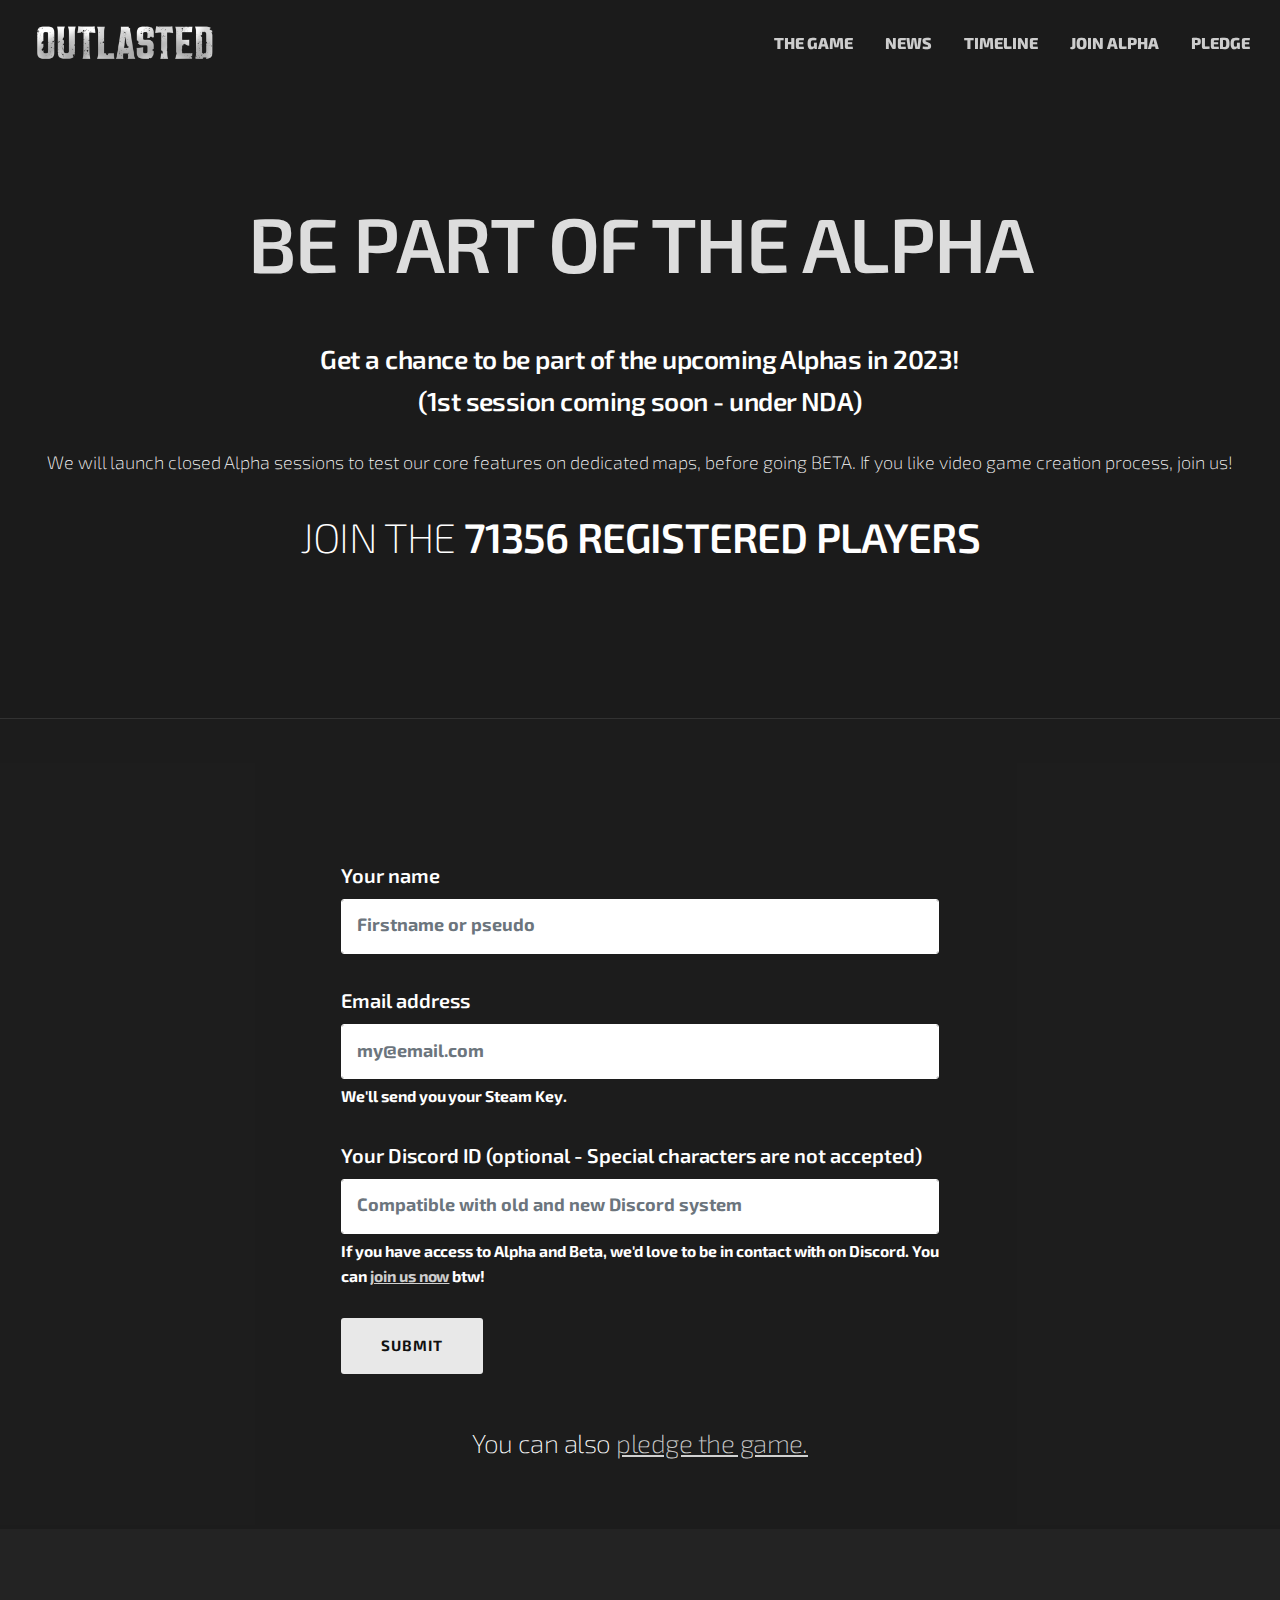
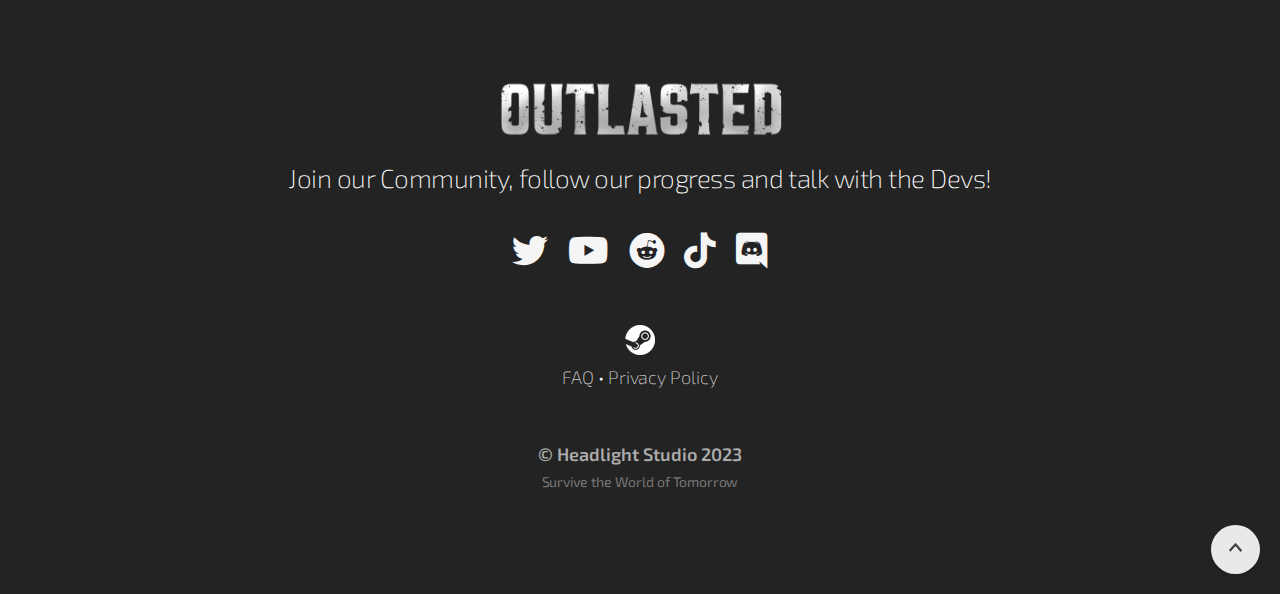
==== commit 461dd36e: "sml updts" ====
--- a/join-alpha.html
+++ b/join-alpha.html
@@ -50,7 +50,7 @@
         <!-- Logo ( * your text or image into link tag *) -->
         <div class="nav-logo-wrap local-scroll">
             <a href="/" class="logo">
-                <img src="images/logoRooted.png" alt="ROOTED" width="188" height="37">
+                <img src="images/outlstd.png" alt="ROOTED" width="188" height="37">
             </a>
         </div>
 
@@ -137,7 +137,7 @@
     <footer class="page-section bg-dark-lighter light-content footer pb-100 pb-sm-50">
         <div class="container">
 
-                <img src="images/logoRooted.png" alt="ROOTED" class="pb-2">
+            <img src="images/outlstd.png" width="300px" alt="OUTLASTED" class="pb-2">
             <p class="slog  animated">
                 Join our Community, follow our progress and talk with the Devs!
             </p>
